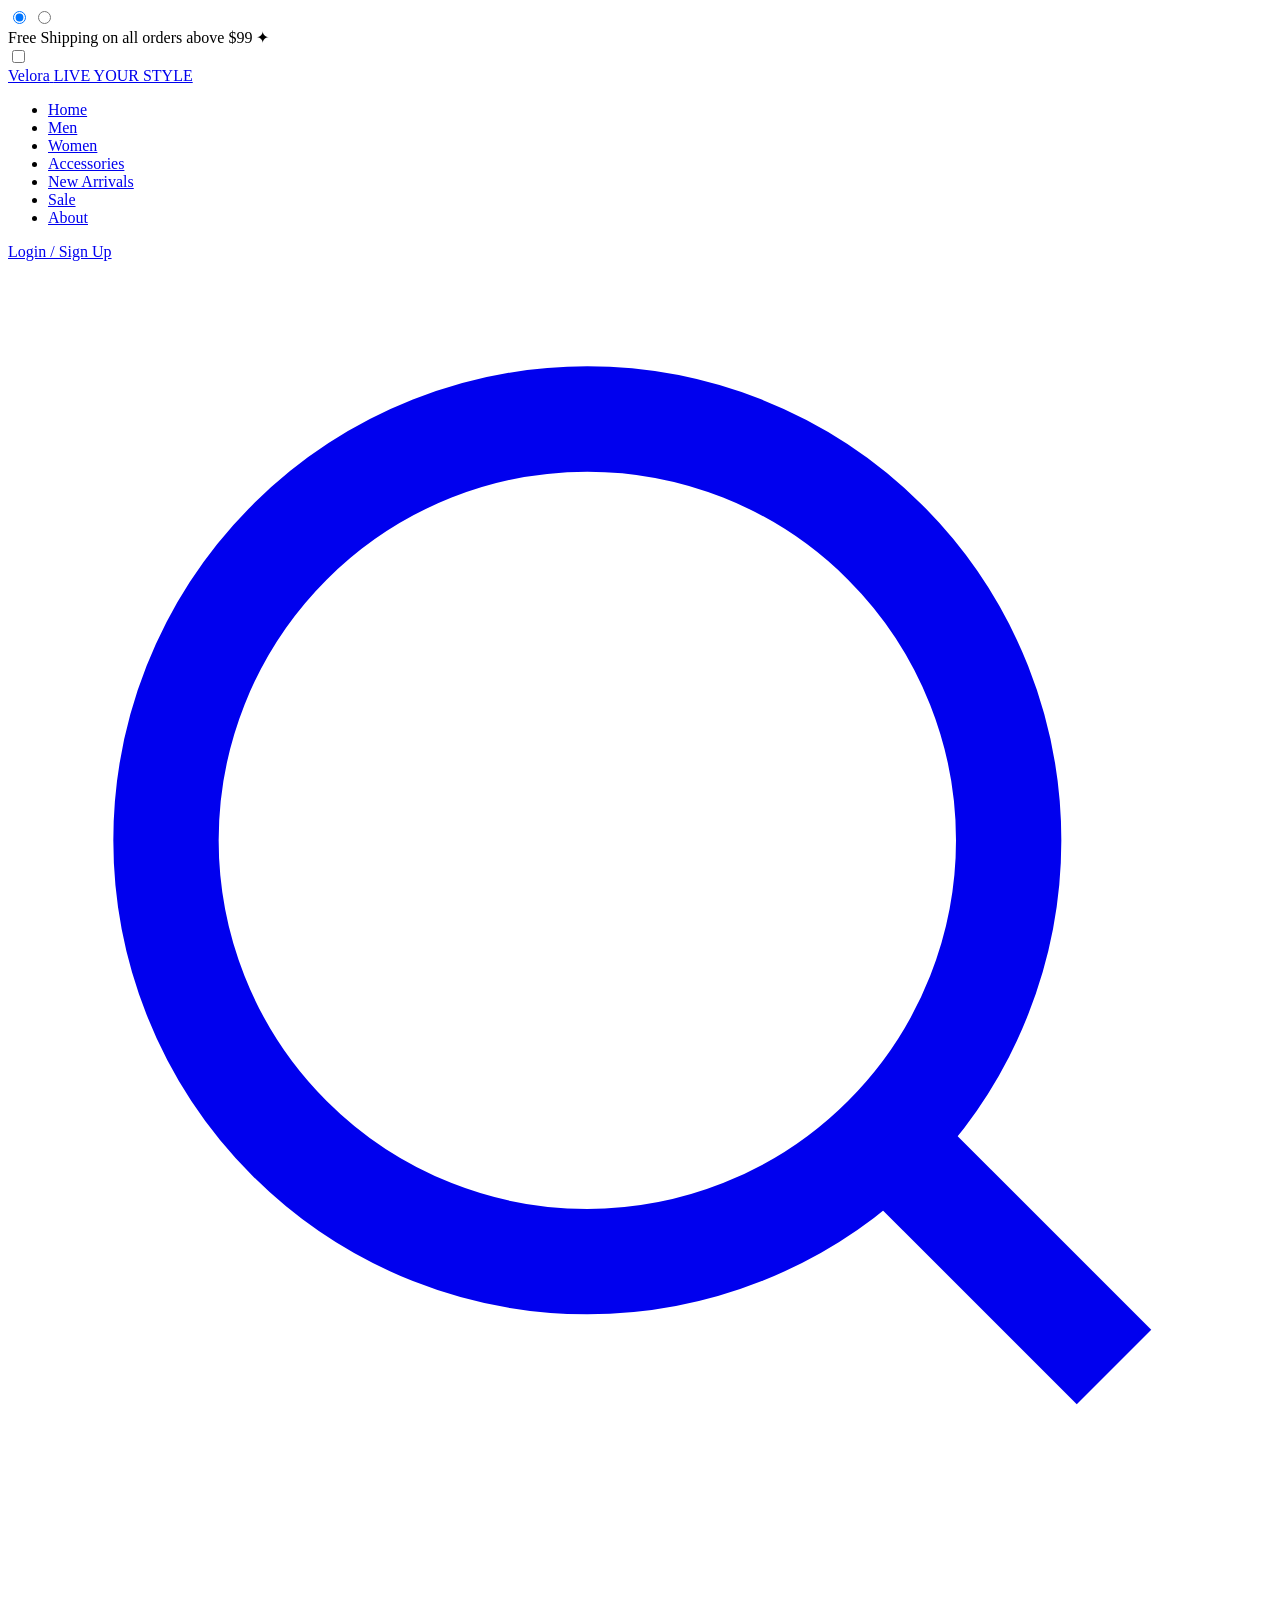
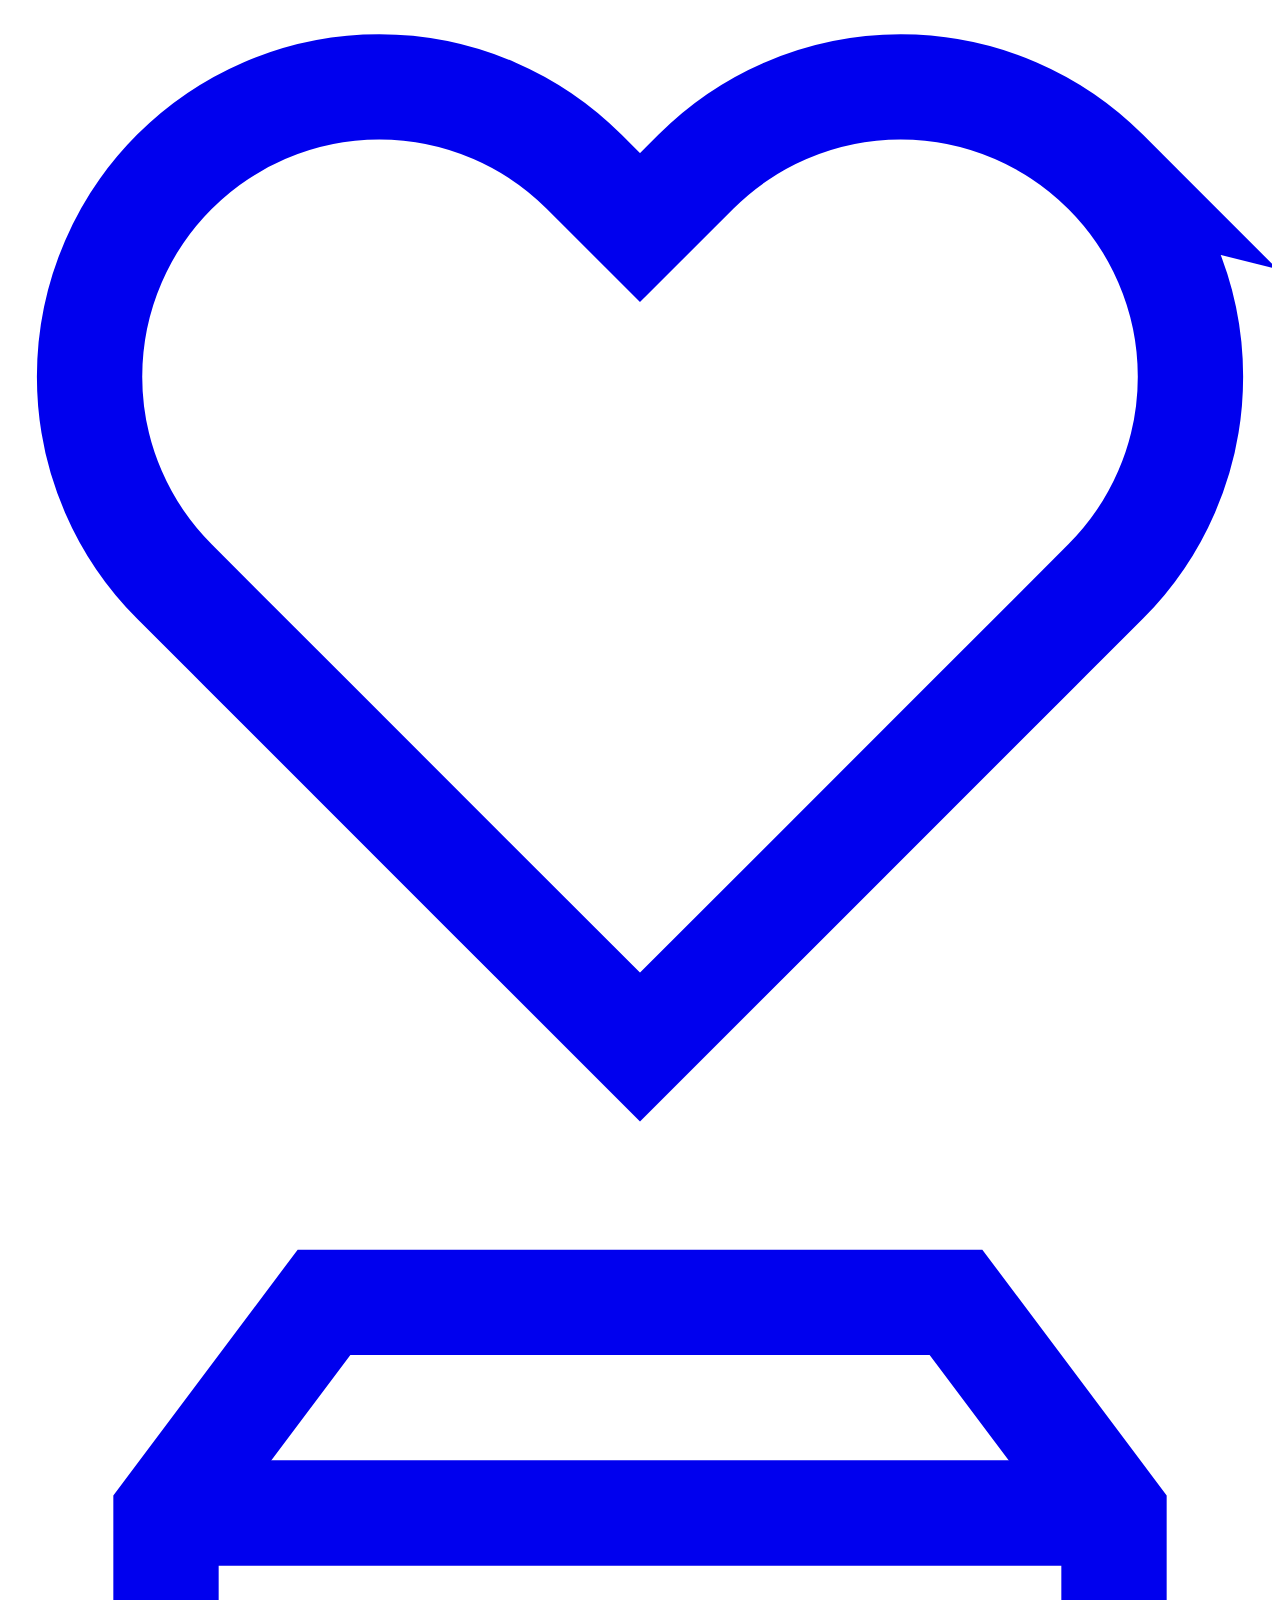
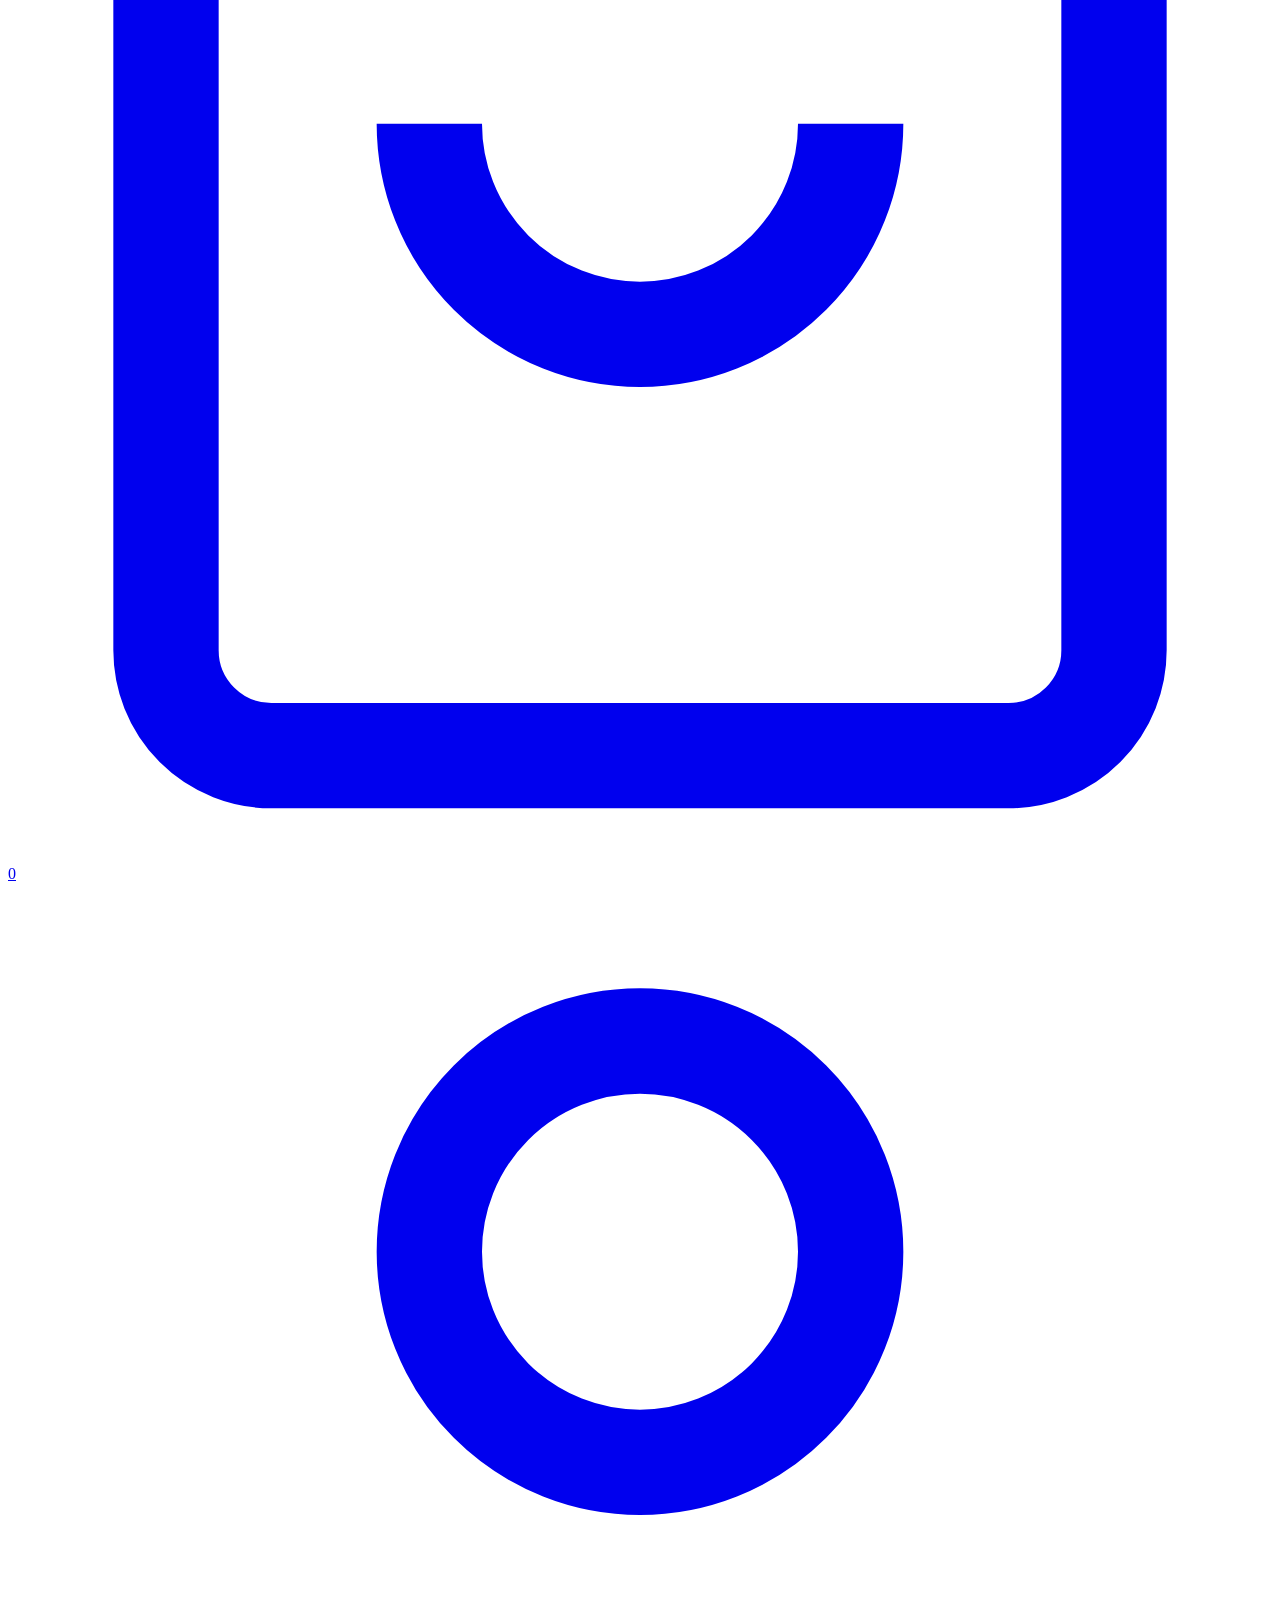
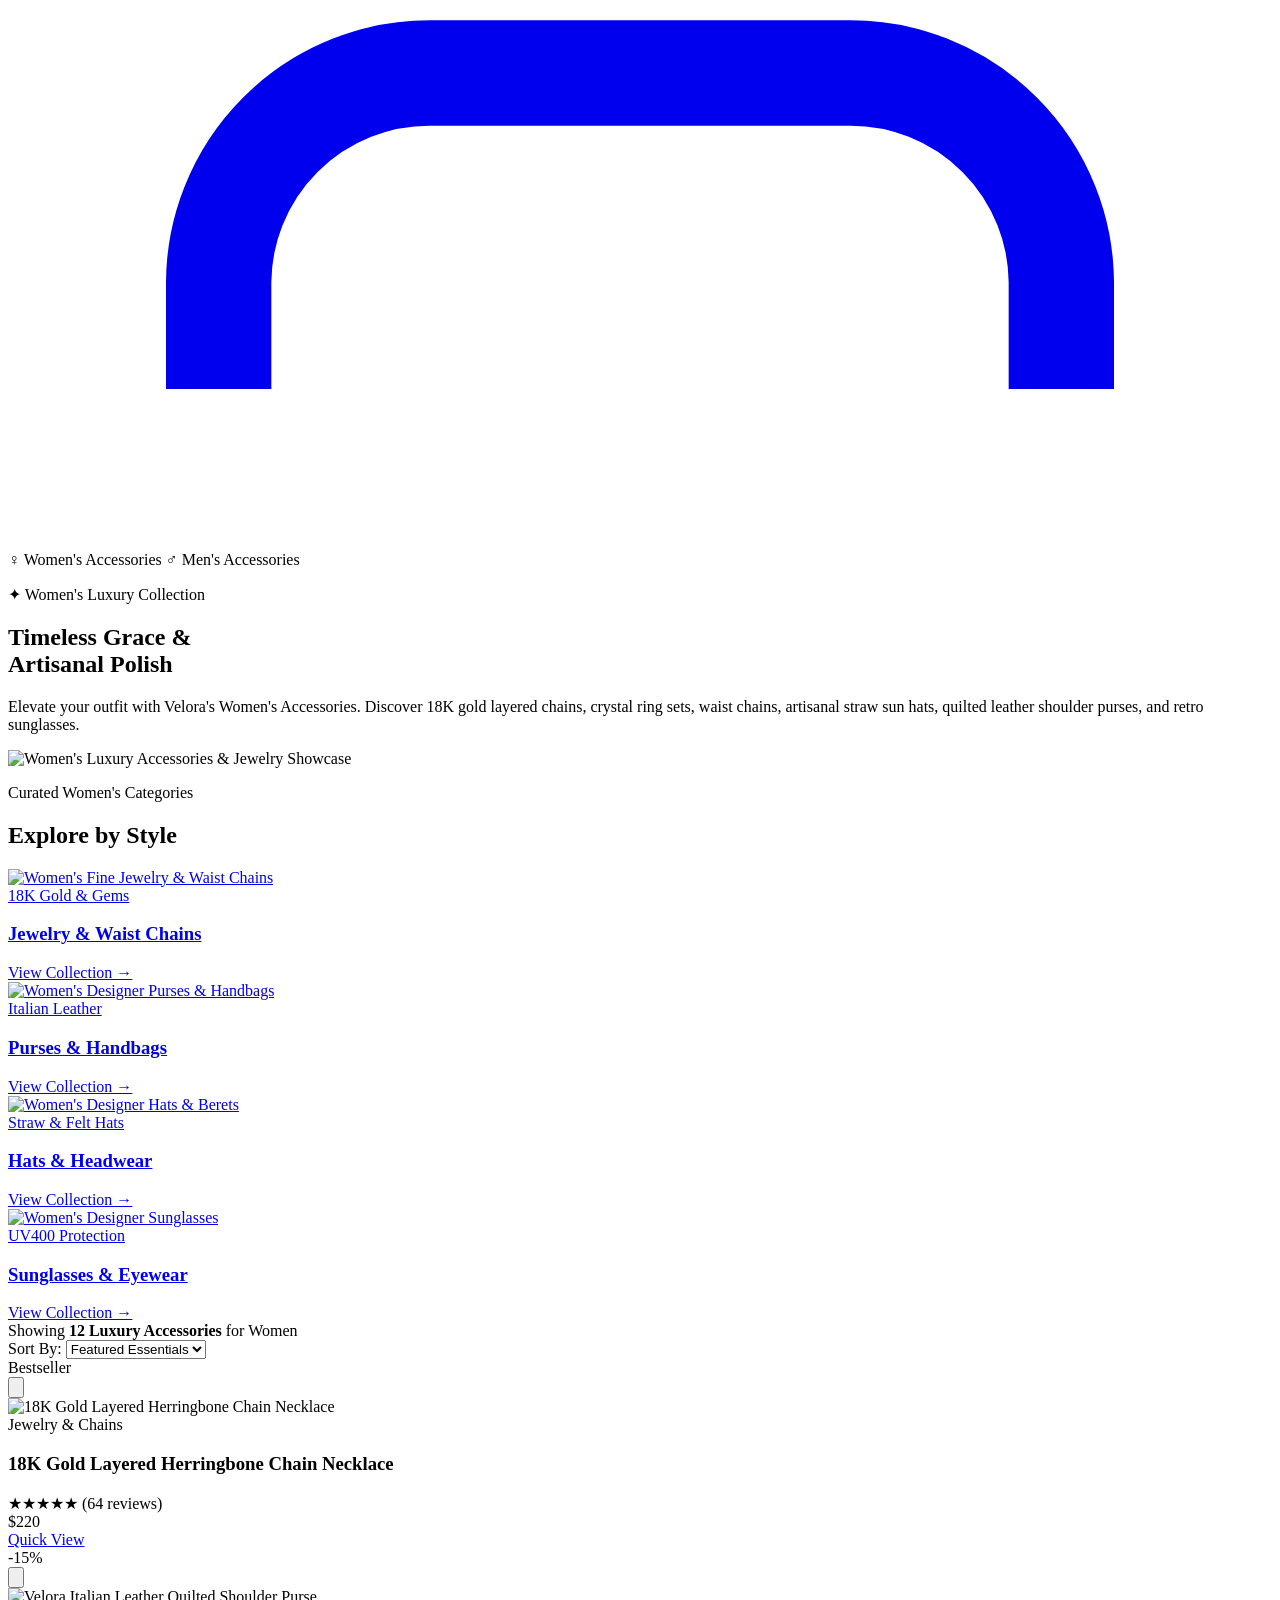
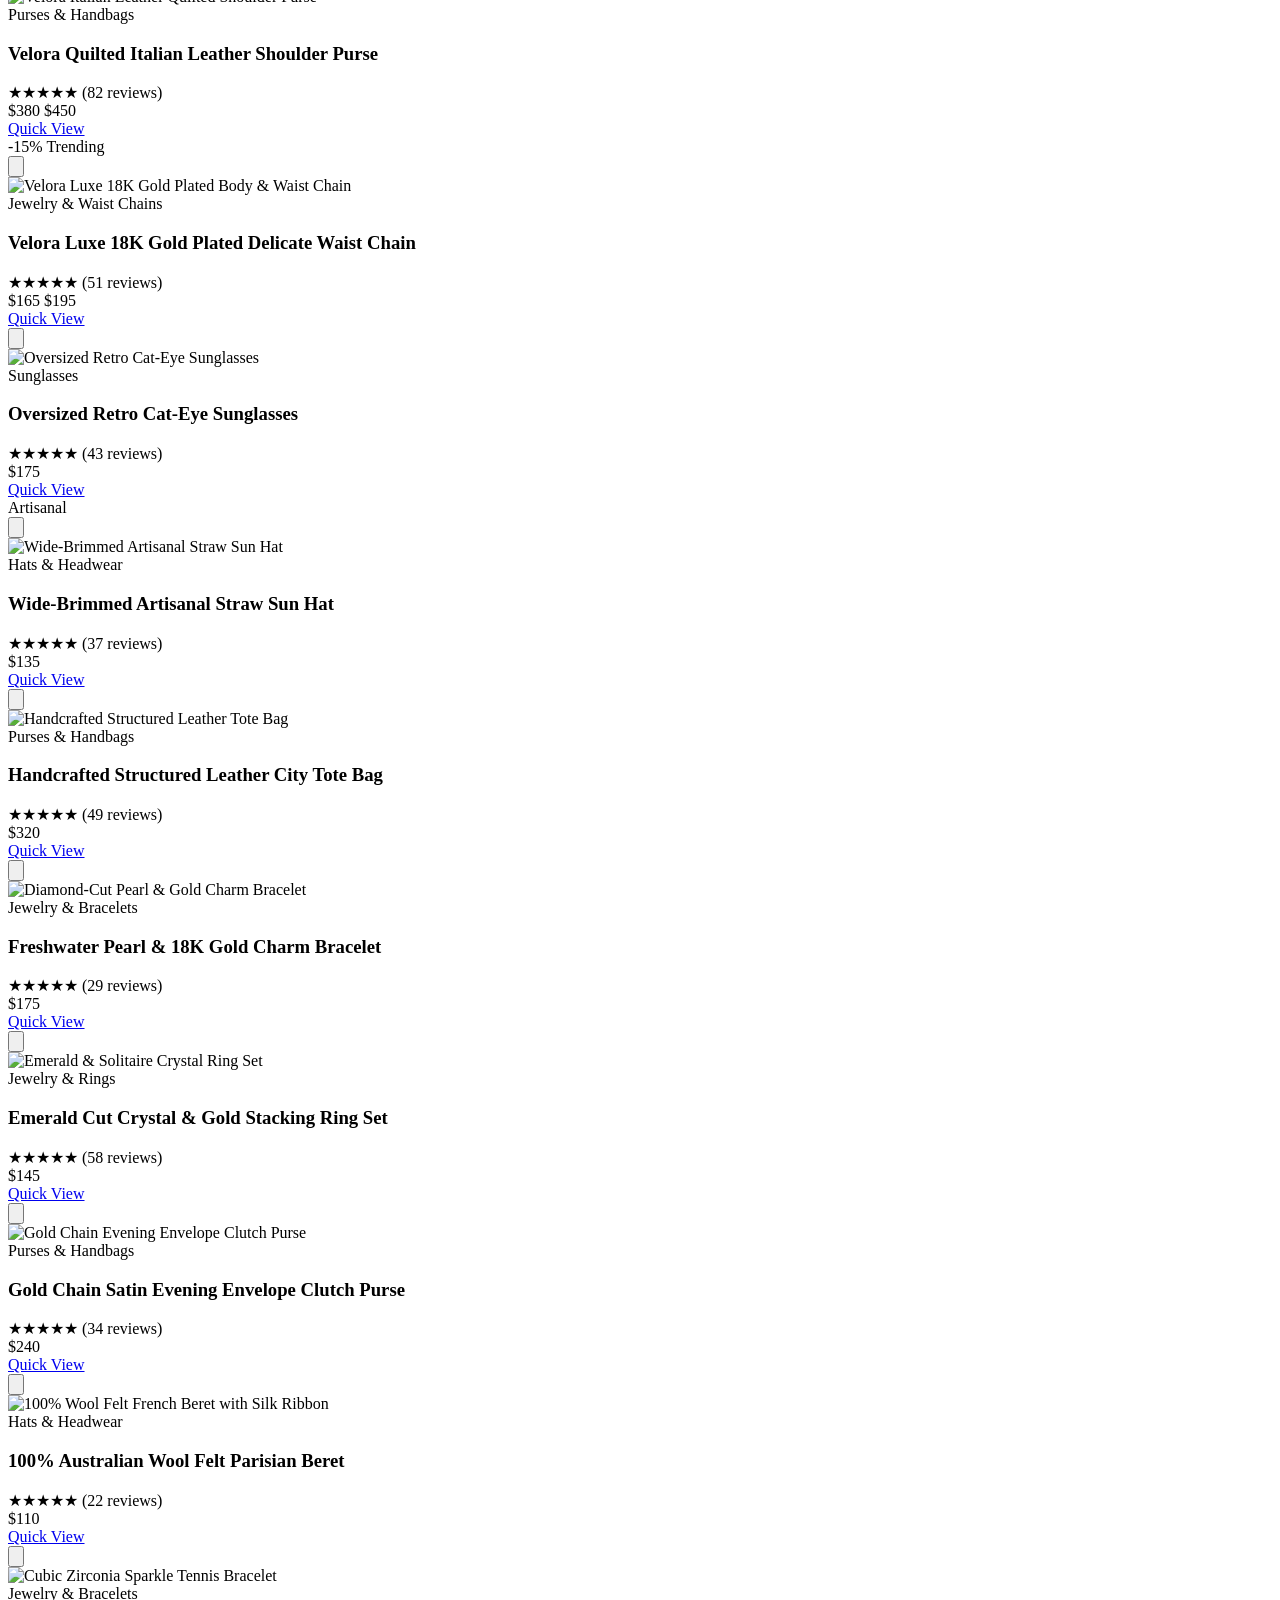
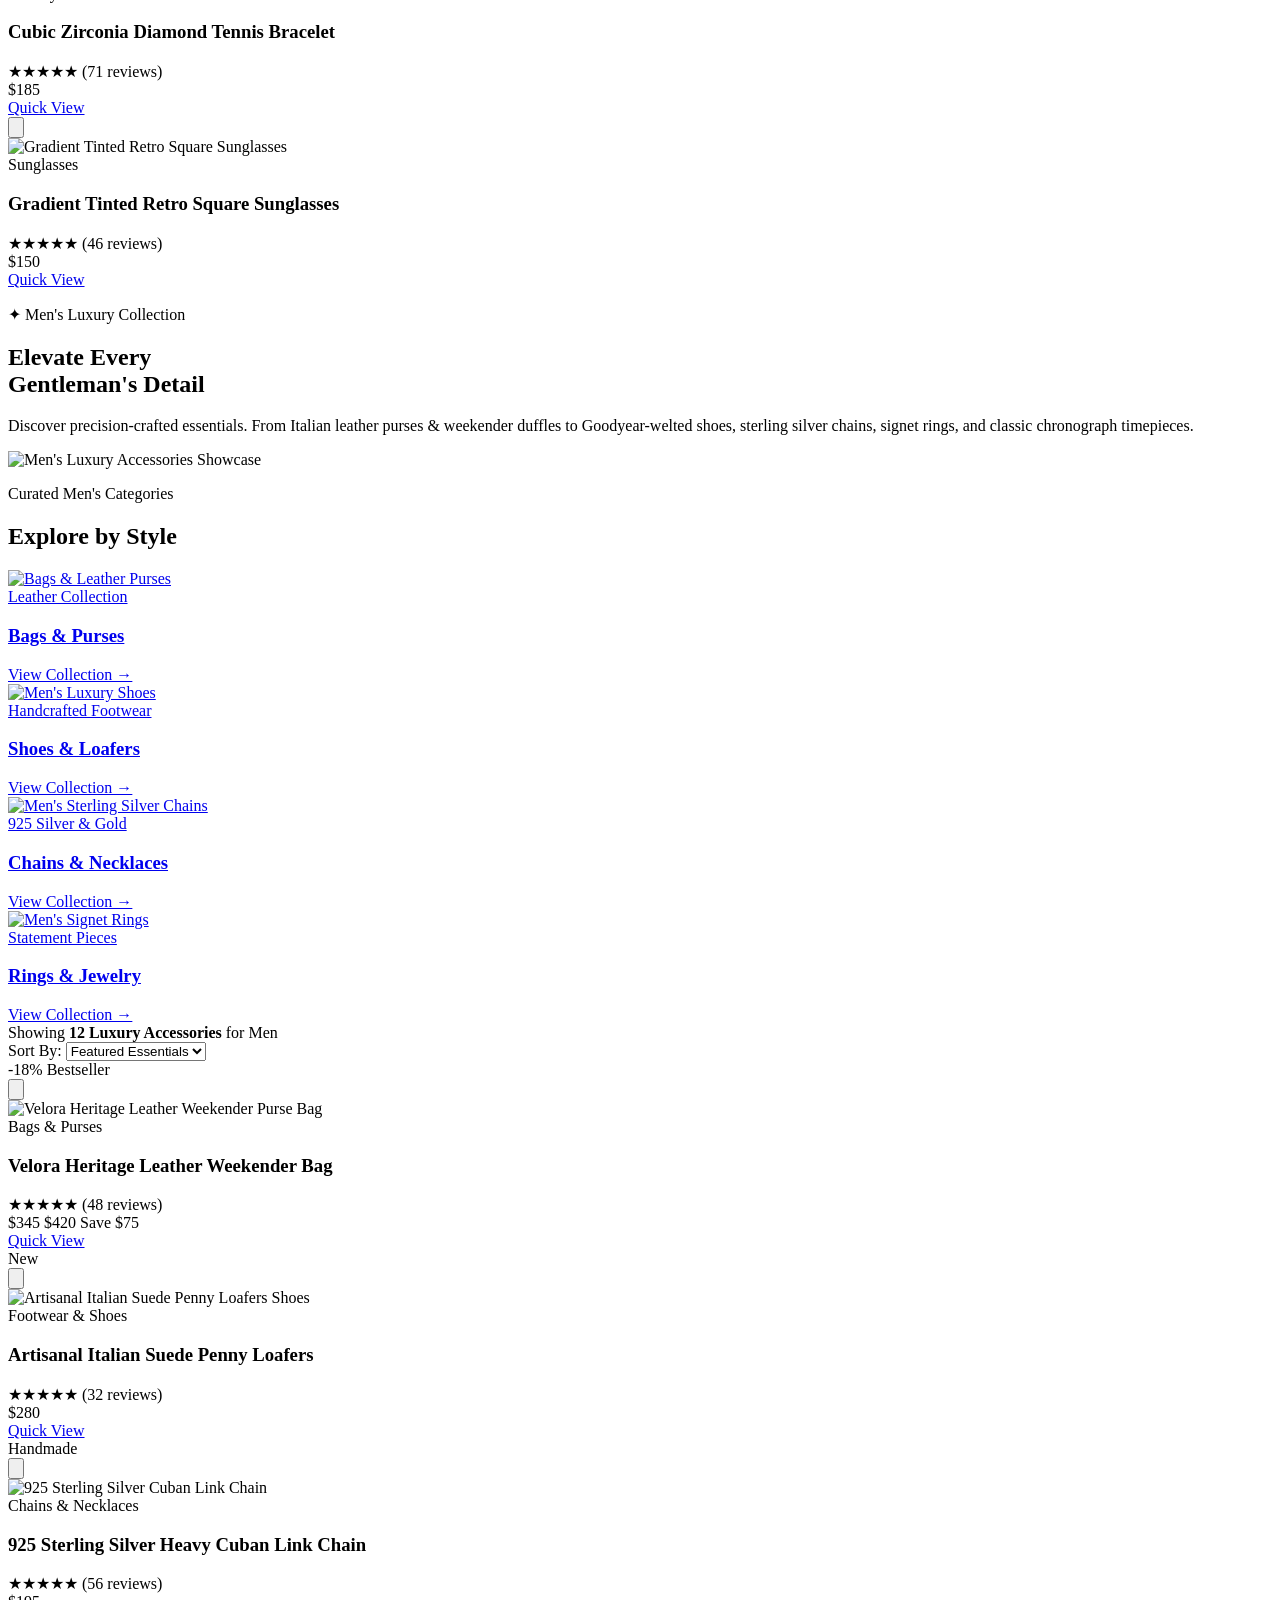
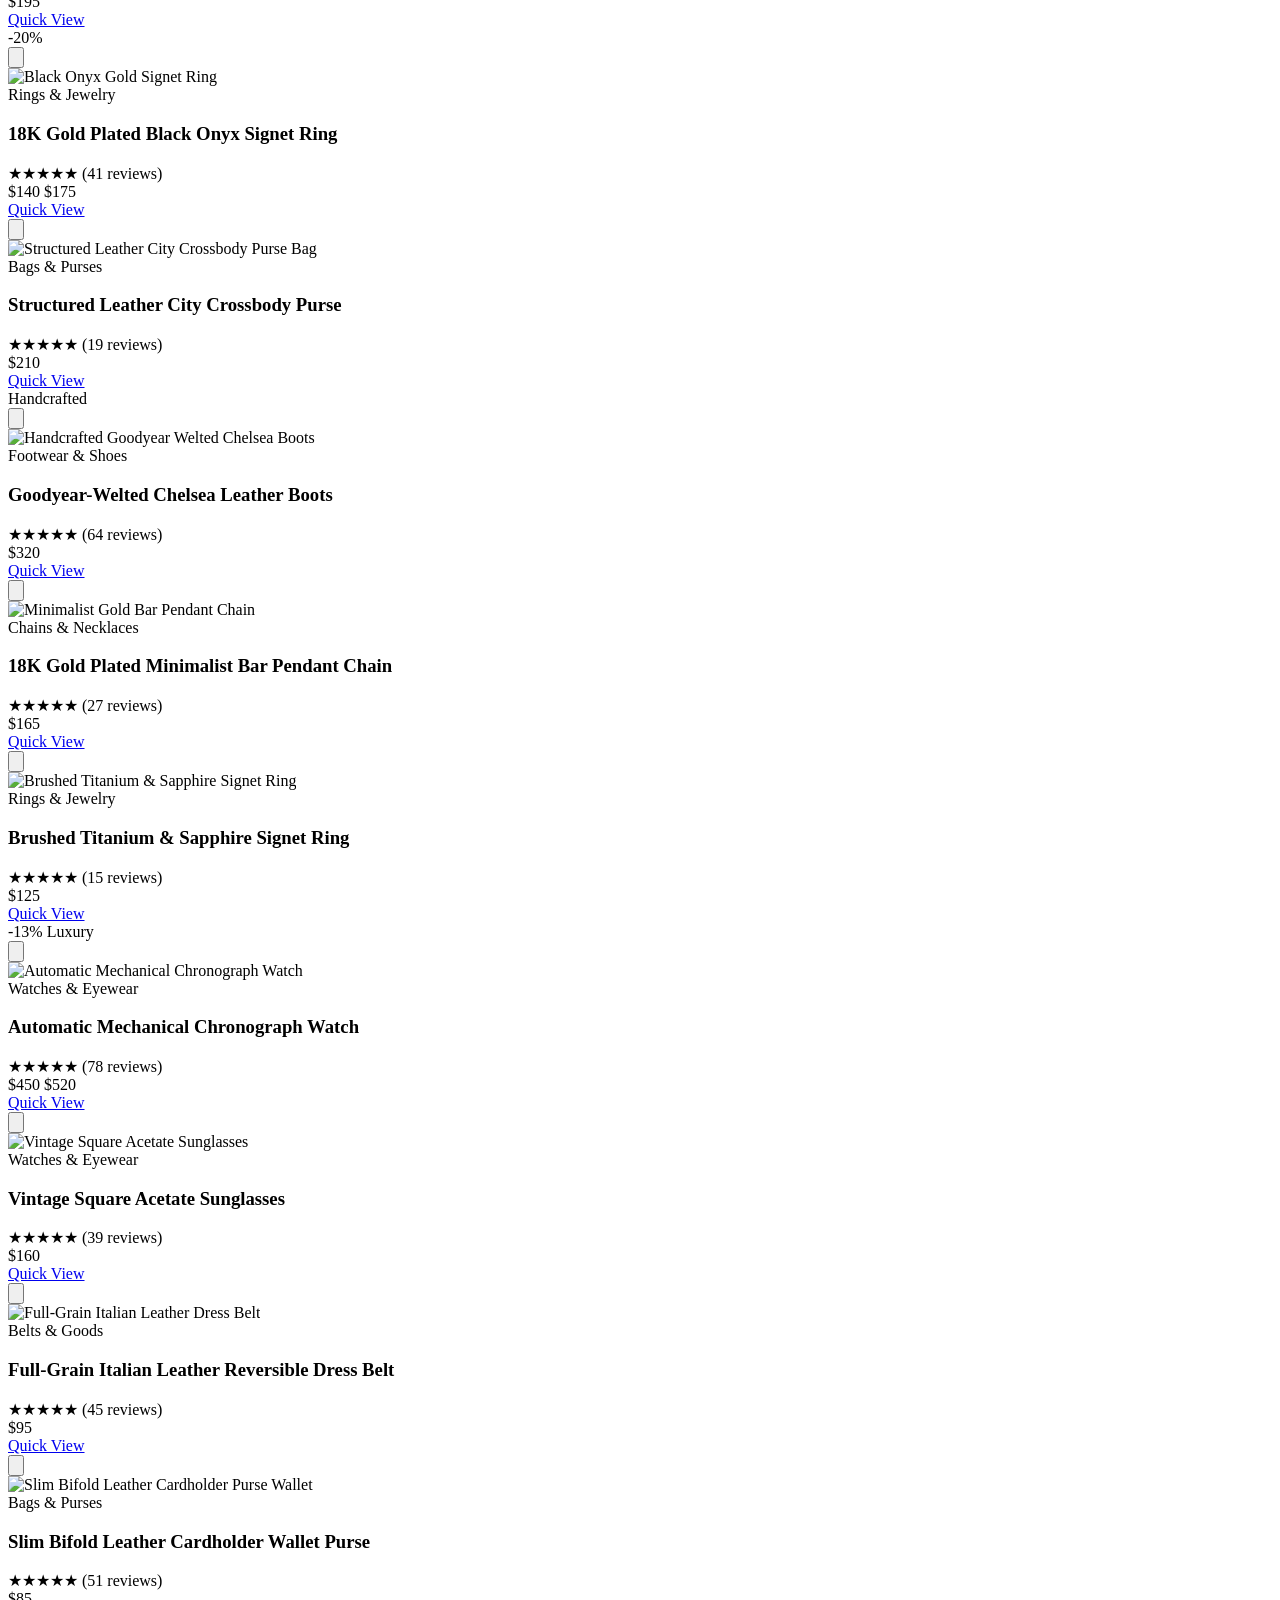
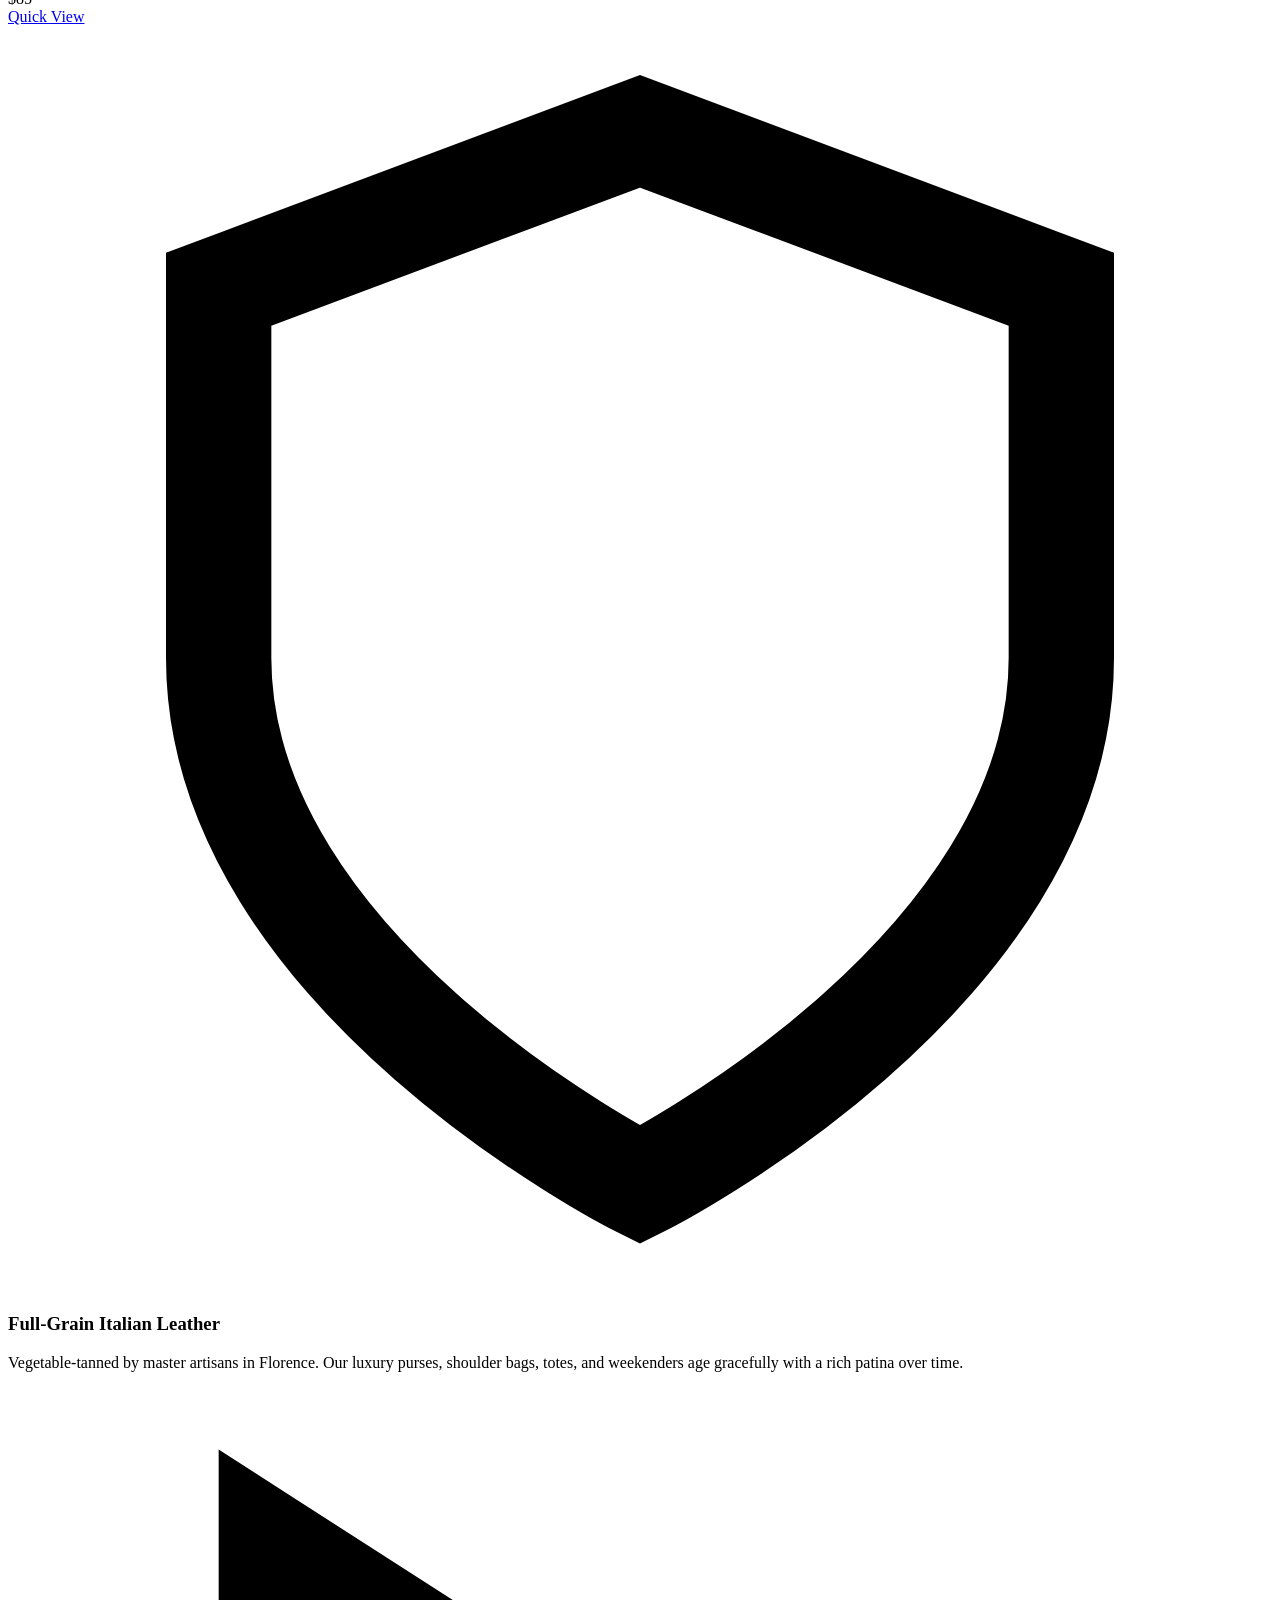
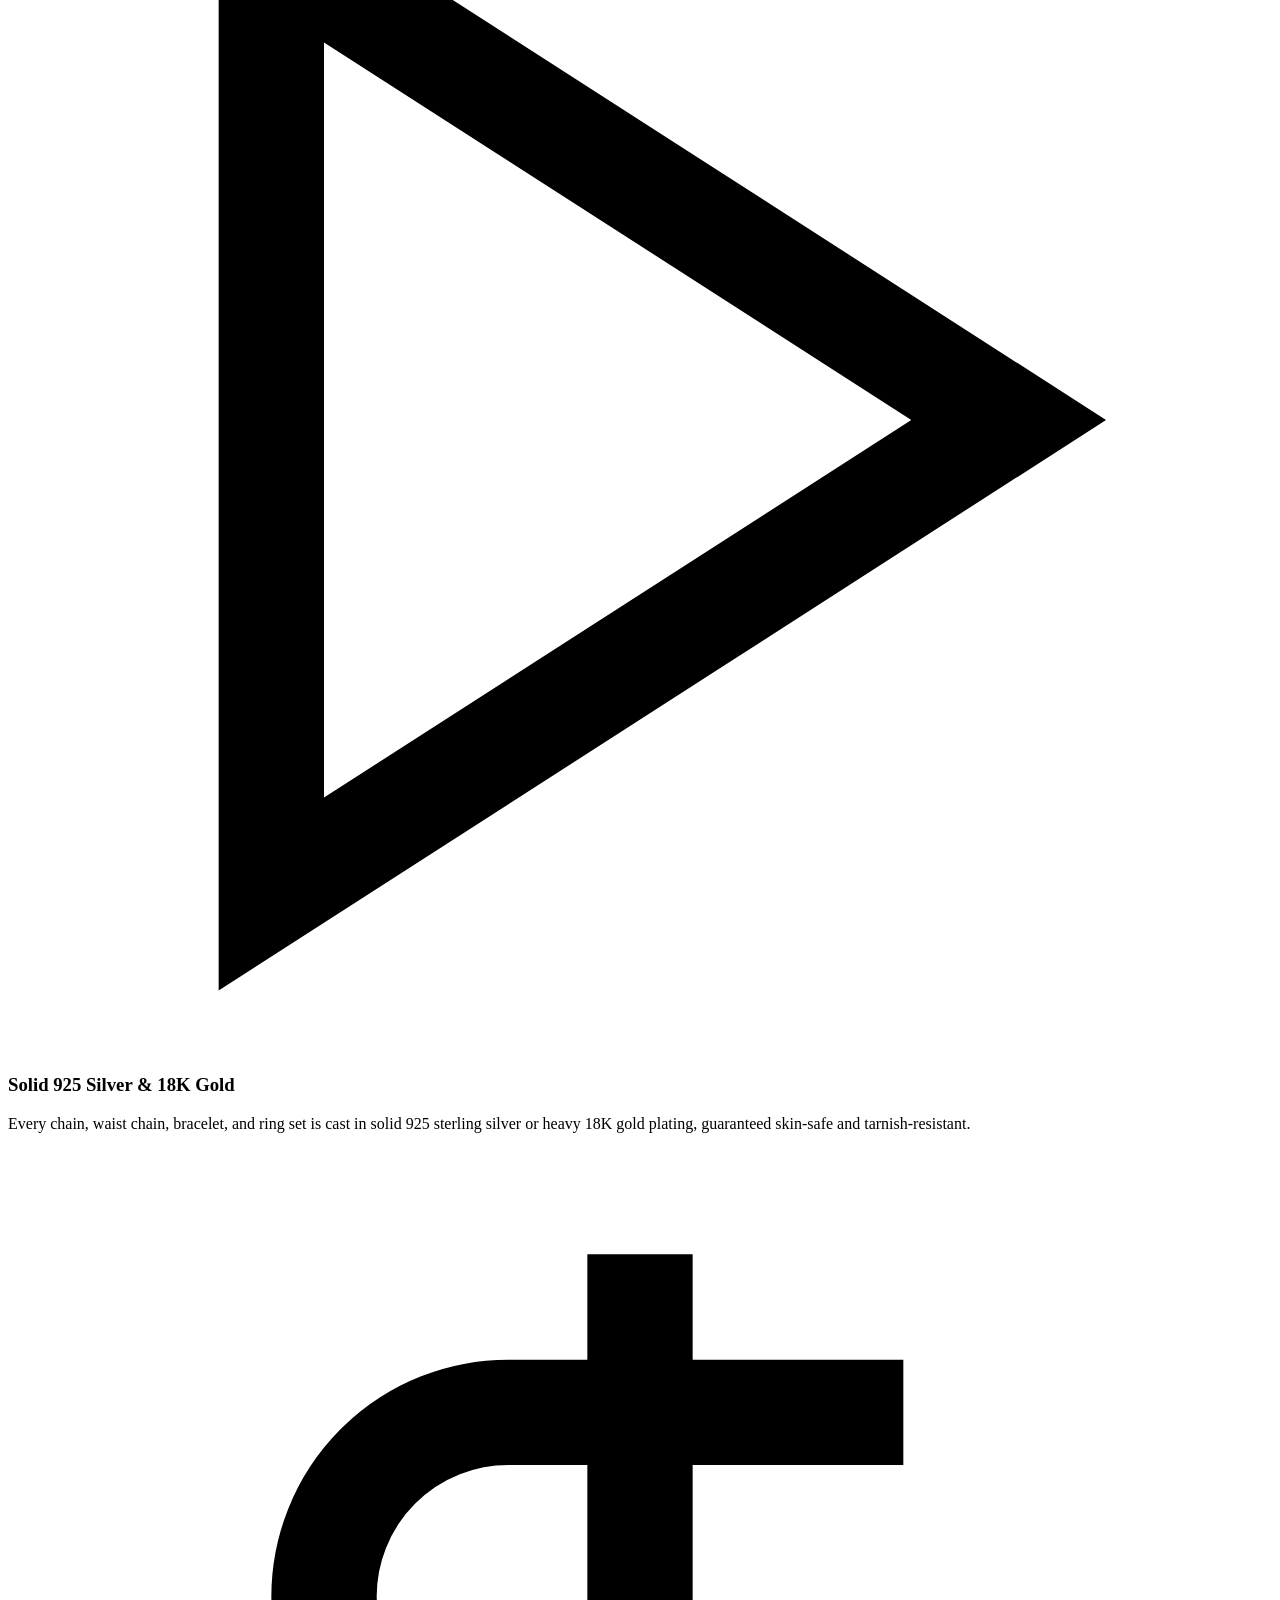
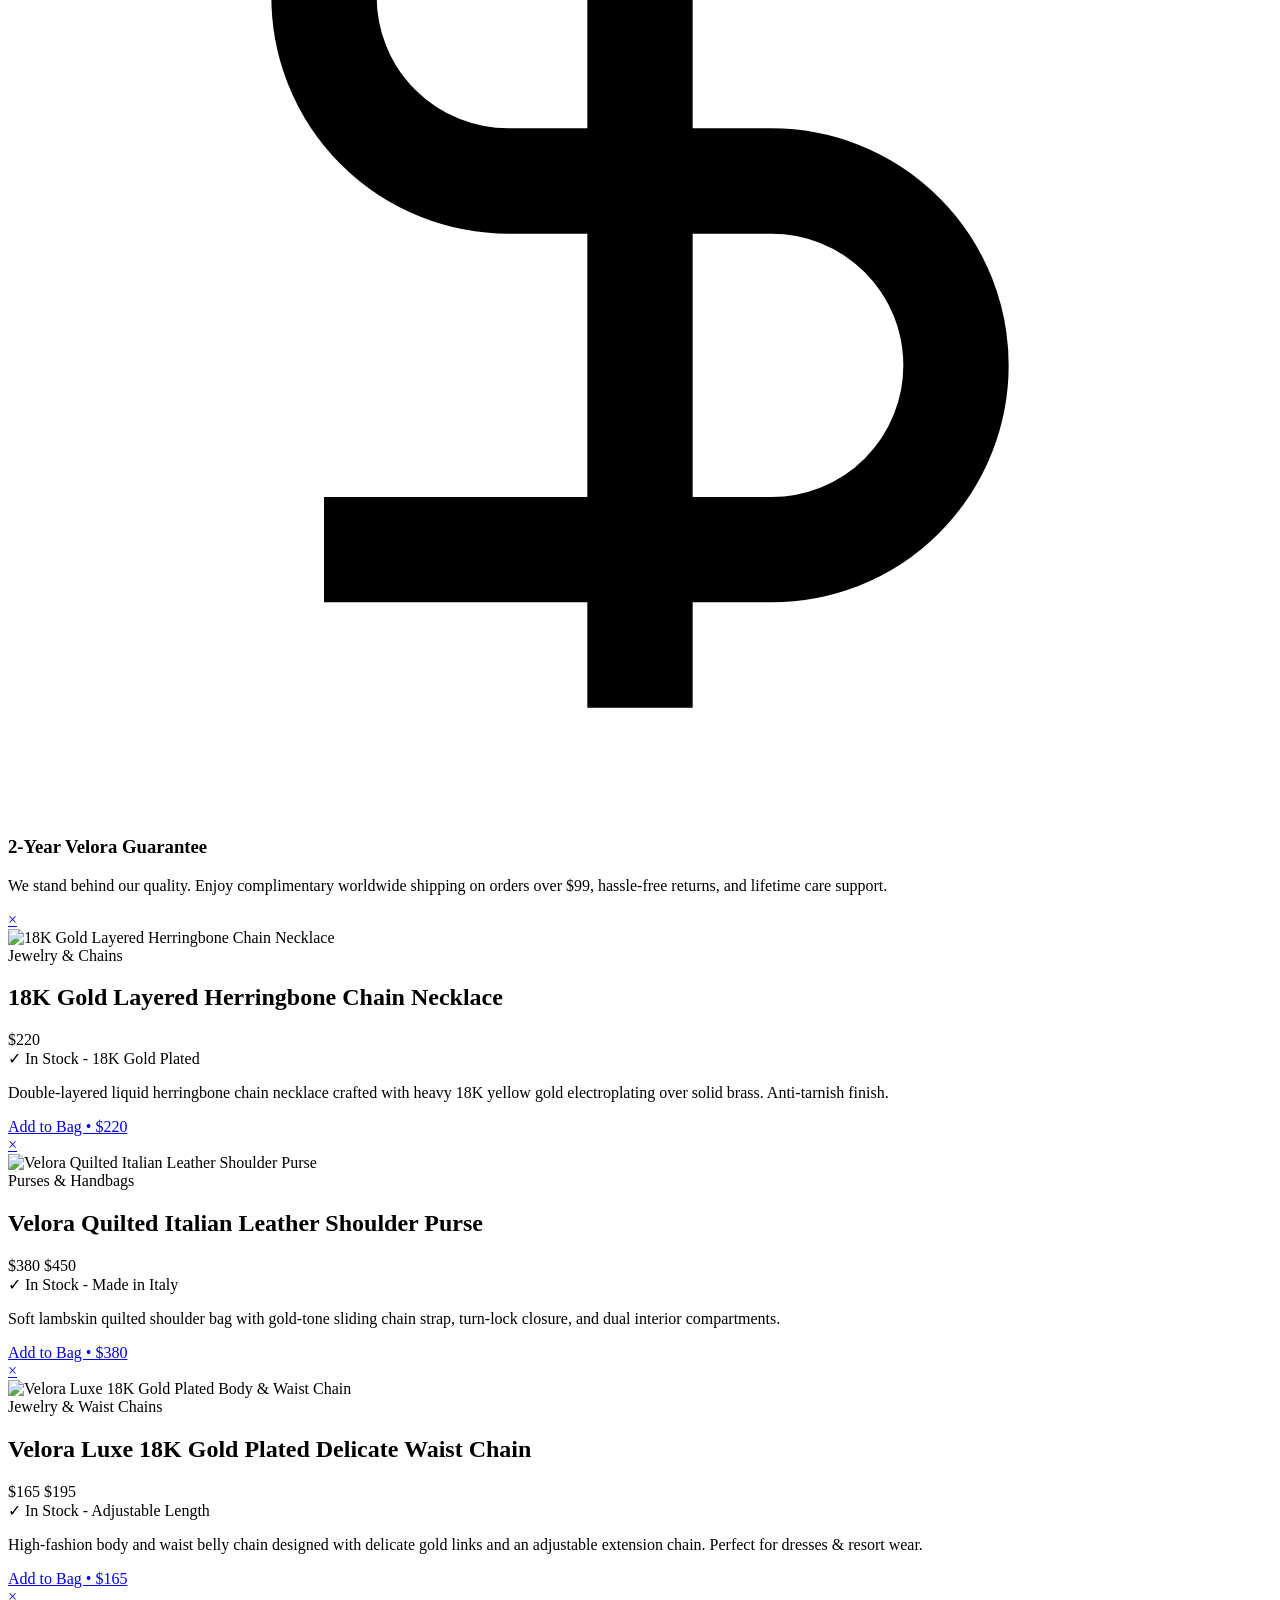
==== accessories.html @ 0bf04345 "added accessories page" ====
<!DOCTYPE html>
<html lang="en">

<head>
    <meta charset="UTF-8">
    <meta name="viewport" content="width=device-width, initial-scale=1.0">
    <title>Luxury Accessories Collection | Velora Fashion</title>
    <meta name="description"
        content="Discover Velora's Luxury Accessories Collection for Women & Men: fine jewelry, waist chains, purses, handbags, hats, sunglasses, shoes, chains, and rings.">

    <!-- Google Fonts for High-End Fashion Typography -->
    <link rel="preconnect" href="https://fonts.googleapis.com">
    <link rel="preconnect" href="https://fonts.gstatic.com" crossorigin>
    <link
        href="https://fonts.googleapis.com/css2?family=Playfair+Display:ital,wght@0,400..700;1,400..700&family=Plus+Jakarta+Sans:ital,wght@0,300..800;1,300..800&display=swap"
        rel="stylesheet">

    <!-- Dedicated Pure CSS Stylesheet for Accessories -->
    <link rel="stylesheet" href="accessories_style.css">
</head>

<body>

    <!-- Hidden Radio Control Inputs for Pure CSS Gender Toggle -->
    <input type="radio" id="gender-women" name="gender-toggle" class="gender-radio" checked>
    <input type="radio" id="gender-men" name="gender-toggle" class="gender-radio">

    <!-- Top Announcement Bar -->
    <div class="top-bar">
        Free Shipping on all orders above $99 <span class="star-icon">✦</span>
    </div>

    <!-- Header & Navigation -->
    <header class="site-header">
        <input type="checkbox" id="mobile-menu-toggle" class="menu-toggle-input" aria-hidden="true">
        <div class="container header-container">

            <!-- Pure CSS Hamburger Toggle Button -->
            <label for="mobile-menu-toggle" class="hamburger-btn" aria-label="Toggle Navigation Menu">
                <span class="bar"></span>
                <span class="bar"></span>
                <span class="bar"></span>
            </label>

            <!-- Brand Logo -->
            <a href="index.html" class="brand-logo">
                <span class="brand-name">Velora</span>
                <span class="brand-tagline">LIVE YOUR STYLE</span>
            </a>

            <!-- Main Navigation Bar -->
            <nav class="main-nav">
                <ul class="nav-list">
                    <li><a href="index.html" class="nav-link">Home</a></li>
                    <li><a href="men.html" class="nav-link">Men</a></li>
                    <li><a href="women.html" class="nav-link">Women</a></li>
                    <li><a href="accessories.html" class="nav-link active">Accessories</a></li>
                    <li><a href="#products-women" class="nav-link">New Arrivals</a></li>
                    <li><a href="#products-women" class="nav-link sale">Sale</a></li>
                    <li><a href="#footer" class="nav-link">About</a></li>
                </ul>
            </nav>

            <!-- Action Icons & Auth -->
            <div class="header-actions">
                <a href="#login-modal" class="btn-auth">Login / Sign Up</a>
                <a href="#products-women" class="icon-btn" aria-label="Search Catalog">
                    <svg fill="none" stroke="currentColor" stroke-width="2" viewBox="0 0 24 24">
                        <circle cx="11" cy="11" r="8"></circle>
                        <line x1="21" y1="21" x2="16.65" y2="16.65"></line>
                    </svg>
                </a>
                <a href="#login-modal" class="icon-btn" aria-label="Wishlist">
                    <svg fill="none" stroke="currentColor" stroke-width="2" viewBox="0 0 24 24">
                        <path
                            d="M20.84 4.61a5.5 5.5 0 0 0-7.78 0L12 5.67l-1.06-1.06a5.5 5.5 0 0 0-7.78 7.78l1.06 1.06L12 21.23l7.78-7.78 1.06-1.06a5.5 5.5 0 0 0 0-7.78z">
                        </path>
                    </svg>
                </a>
                <a href="#login-modal" class="icon-btn" aria-label="Shopping Cart">
                    <svg fill="none" stroke="currentColor" stroke-width="2" viewBox="0 0 24 24">
                        <path d="M6 2L3 6v14a2 2 0 0 0 2 2h14a2 2 0 0 0 2-2V6l-3-4z"></path>
                        <line x1="3" y1="6" x2="21" y2="6"></line>
                        <path d="M16 10a4 4 0 0 1-8 0"></path>
                    </svg>
                    <span class="cart-badge">0</span>
                </a>
                <a href="#login-modal" class="icon-btn" aria-label="User Account">
                    <svg fill="none" stroke="currentColor" stroke-width="2" viewBox="0 0 24 24">
                        <path d="M20 21v-2a4 4 0 0 0-4-4H8a4 4 0 0 0-4 4v2"></path>
                        <circle cx="12" cy="7" r="4"></circle>
                    </svg>
                </a>
            </div>

        </div>
    </header>

    <!-- Pure CSS Gender Switcher Sticky Bar -->
    <div class="gender-switcher-wrapper">
        <div class="container gender-switcher-container">

            <!-- Gender Tabs using Pure CSS Radio Labels -->
            <div class="gender-tabs">
                <label for="gender-women" class="gender-tab-label">
                    <span>♀ Women's Accessories</span>
                </label>
                <label for="gender-men" class="gender-tab-label">
                    <span>♂ Men's Accessories</span>
                </label>
            </div>

            <!-- Quick Filter Pills
      <div class="filter-pills-scroll">
        <a href="#w-jewelry" class="filter-pill active">Fine Jewelry & Waist Chains</a>
        <a href="#w-bags" class="filter-pill">Purses & Handbags</a>
        <a href="#w-hats" class="filter-pill">Hats & Headwear</a>
        <a href="#w-sunglasses" class="filter-pill">Sunglasses</a>
      </div> -->

        </div>
    </div>

    <!-- ==========================================================================
       SECTION A: WOMEN'S ACCESSORIES COLLECTION (ACTIVE DEFAULT)
       ========================================================================== -->
    <div class="women-collection-wrapper" id="women">

        <!-- Women's Hero Banner -->
        <section class="acc-hero women-hero">
            <div class="container acc-hero-grid">
                <div class="acc-hero-content">
                    <p class="acc-hero-subtitle"><span>✦</span> Women's Luxury Collection</p>
                    <h1 class="acc-hero-title">Timeless Grace &<br>Artisanal Polish</h1>
                    <p class="acc-hero-desc">Elevate your outfit with Velora's Women's Accessories. Discover 18K gold
                        layered chains, crystal ring sets, waist chains, artisanal straw sun hats, quilted leather
                        shoulder purses, and retro sunglasses.</p>
                </div>
                <div class="acc-hero-media">
                    <img src="https://images.unsplash.com/photo-1515562141207-7a88fb7ce338?auto=format&fit=crop&w=800&q=80"
                        alt="Women's Luxury Accessories & Jewelry Showcase" class="acc-hero-banner-img">
                </div>
            </div>
        </section>

        <!-- Featured Visual Category Cards for Women -->
        <section class="category-highlight-section">
            <div class="container">
                <div class="section-header">
                    <p class="section-subtitle">Curated Women's Categories</p>
                    <h2 class="section-title">Explore by Style</h2>
                </div>

                <div class="category-highlight-grid">

                    <!-- Card 1: Fine Jewelry & Waist Chains -->
                    <a href="#w-jewelry" class="cat-card">
                        <img src="https://images.unsplash.com/photo-1599643478518-a784e5dc4c8f?auto=format&fit=crop&w=600&q=80"
                            alt="Women's Fine Jewelry & Waist Chains" class="cat-card-img">
                        <div class="cat-card-overlay">
                            <span class="cat-card-tag">18K Gold & Gems</span>
                            <h3 class="cat-card-title">Jewelry & Waist Chains</h3>
                            <span class="cat-card-link">View Collection &rarr;</span>
                        </div>
                    </a>

                    <!-- Card 2: Purses & Handbags -->
                    <a href="#w-bags" class="cat-card">
                        <img src="https://images.unsplash.com/photo-1584917865442-de89df76afd3?auto=format&fit=crop&w=600&q=80"
                            alt="Women's Designer Purses & Handbags" class="cat-card-img">
                        <div class="cat-card-overlay">
                            <span class="cat-card-tag">Italian Leather</span>
                            <h3 class="cat-card-title">Purses & Handbags</h3>
                            <span class="cat-card-link">View Collection &rarr;</span>
                        </div>
                    </a>

                    <!-- Card 3: Hats & Headwear -->
                    <a href="#w-hats" class="cat-card">
                        <img src="https://images.unsplash.com/photo-1521369984125-650a004690f6?auto=format&fit=crop&w=600&q=80"
                            alt="Women's Designer Hats & Berets" class="cat-card-img">
                        <div class="cat-card-overlay">
                            <span class="cat-card-tag">Straw & Felt Hats</span>
                            <h3 class="cat-card-title">Hats & Headwear</h3>
                            <span class="cat-card-link">View Collection &rarr;</span>
                        </div>
                    </a>

                    <!-- Card 4: Sunglasses -->
                    <a href="#w-sunglasses" class="cat-card">
                        <img src="https://images.unsplash.com/photo-1511499767150-a48a237f0083?auto=format&fit=crop&w=600&q=80"
                            alt="Women's Designer Sunglasses" class="cat-card-img">
                        <div class="cat-card-overlay">
                            <span class="cat-card-tag">UV400 Protection</span>
                            <h3 class="cat-card-title">Sunglasses & Eyewear</h3>
                            <span class="cat-card-link">View Collection &rarr;</span>
                        </div>
                    </a>

                </div>
            </div>
        </section>

        <!-- Women's Product Catalog Grid Section -->
        <section class="products-section" id="products-women">
            <div class="container">

                <div class="catalog-header-bar">
                    <div class="catalog-count">Showing <strong>12 Luxury Accessories</strong> for Women</div>
                    <div class="catalog-sort">
                        <label for="sort-select-w">Sort By:</label>
                        <select id="sort-select-w" class="sort-select">
                            <option value="featured">Featured Essentials</option>
                            <option value="price-low">Price: Low to High</option>
                            <option value="price-high">Price: High to Low</option>
                            <option value="rating">Highest Rated</option>
                        </select>
                    </div>
                </div>

                <div class="products-grid">

                    <!-- Women Product 1: 18K Gold Layered Herringbone Chain -->
                    <div class="product-card" id="w-jewelry">
                        <div class="product-badge-group">
                            <span class="badge-tag">Bestseller</span>
                        </div>
                        <button class="wishlist-btn" aria-label="Add to Wishlist">
                            <svg fill="none" stroke="currentColor" stroke-width="2" viewBox="0 0 24 24">
                                <path
                                    d="M20.84 4.61a5.5 5.5 0 0 0-7.78 0L12 5.67l-1.06-1.06a5.5 5.5 0 0 0-7.78 7.78l1.06 1.06L12 21.23l7.78-7.78 1.06-1.06a5.5 5.5 0 0 0 0-7.78z">
                                </path>
                            </svg>
                        </button>
                        <div class="product-image-wrapper">
                            <img src="https://images.unsplash.com/photo-1599643478518-a784e5dc4c8f?auto=format&fit=crop&w=600&q=80"
                                alt="18K Gold Layered Herringbone Chain Necklace" class="product-img">
                        </div>
                        <div class="product-info">
                            <span class="product-category-label">Jewelry & Chains</span>
                            <h3 class="product-title">18K Gold Layered Herringbone Chain Necklace</h3>
                            <div class="product-rating">
                                ★★★★★ <span class="count">(64 reviews)</span>
                            </div>
                            <div class="product-price-row">
                                <span class="current-price">$220</span>
                            </div>
                            <div class="product-swatches">
                                <span class="swatch" style="background-color: #b5a48b;" title="18K Gold Plated"></span>
                                <span class="swatch" style="background-color: #e0e0e0;" title="Sterling Silver"></span>
                            </div>
                            <a href="#quick-view-w1" class="btn-quickview">Quick View</a>
                        </div>
                    </div>

                    <!-- Women Product 2: Italian Leather Quilted Shoulder Purse -->
                    <div class="product-card" id="w-bags">
                        <div class="product-badge-group">
                            <span class="badge-tag sale">-15%</span>
                        </div>
                        <button class="wishlist-btn" aria-label="Add to Wishlist">
                            <svg fill="none" stroke="currentColor" stroke-width="2" viewBox="0 0 24 24">
                                <path
                                    d="M20.84 4.61a5.5 5.5 0 0 0-7.78 0L12 5.67l-1.06-1.06a5.5 5.5 0 0 0-7.78 7.78l1.06 1.06L12 21.23l7.78-7.78 1.06-1.06a5.5 5.5 0 0 0 0-7.78z">
                                </path>
                            </svg>
                        </button>
                        <div class="product-image-wrapper">
                            <img src="https://images.unsplash.com/photo-1584917865442-de89df76afd3?auto=format&fit=crop&w=600&q=80"
                                alt="Velora Italian Leather Quilted Shoulder Purse" class="product-img">
                        </div>
                        <div class="product-info">
                            <span class="product-category-label">Purses & Handbags</span>
                            <h3 class="product-title">Velora Quilted Italian Leather Shoulder Purse</h3>
                            <div class="product-rating">
                                ★★★★★ <span class="count">(82 reviews)</span>
                            </div>
                            <div class="product-price-row">
                                <span class="current-price">$380</span>
                                <span class="old-price">$450</span>
                            </div>
                            <div class="product-swatches">
                                <span class="swatch" style="background-color: #1a1a1a;" title="Onyx Black"></span>
                                <span class="swatch" style="background-color: #f2f0eb;" title="Cream Ivory"></span>
                                <span class="swatch" style="background-color: #a23b2a;" title="Burgundy Red"></span>
                            </div>
                            <a href="#quick-view-w2" class="btn-quickview">Quick View</a>
                        </div>
                    </div>

                    <!-- Women Product 3: 18K Gold Plated Body & Waist Chain -->
                    <div class="product-card">
                        <div class="product-badge-group">
                            <span class="badge-tag sale">-15%</span>
                            <span class="badge-tag">Trending</span>
                        </div>
                        <button class="wishlist-btn" aria-label="Add to Wishlist">
                            <svg fill="none" stroke="currentColor" stroke-width="2" viewBox="0 0 24 24">
                                <path
                                    d="M20.84 4.61a5.5 5.5 0 0 0-7.78 0L12 5.67l-1.06-1.06a5.5 5.5 0 0 0-7.78 7.78l1.06 1.06L12 21.23l7.78-7.78 1.06-1.06a5.5 5.5 0 0 0 0-7.78z">
                                </path>
                            </svg>
                        </button>
                        <div class="product-image-wrapper">
                            <img src="https://images.unsplash.com/photo-1611591475179-62cd34791ead?auto=format&fit=crop&w=600&q=80"
                                alt="Velora Luxe 18K Gold Plated Body & Waist Chain" class="product-img">
                        </div>
                        <div class="product-info">
                            <span class="product-category-label">Jewelry & Waist Chains</span>
                            <h3 class="product-title">Velora Luxe 18K Gold Plated Delicate Waist Chain</h3>
                            <div class="product-rating">
                                ★★★★★ <span class="count">(51 reviews)</span>
                            </div>
                            <div class="product-price-row">
                                <span class="current-price">$165</span>
                                <span class="old-price">$195</span>
                            </div>
                            <div class="product-swatches">
                                <span class="swatch" style="background-color: #b5a48b;" title="18K Gold"></span>
                                <span class="swatch" style="background-color: #d8d8d8;" title="Silver Tone"></span>
                            </div>
                            <a href="#quick-view-w3" class="btn-quickview">Quick View</a>
                        </div>
                    </div>

                    <!-- Women Product 4: Oversized Retro Cat-Eye Sunglasses -->
                    <div class="product-card" id="w-sunglasses">
                        <button class="wishlist-btn" aria-label="Add to Wishlist">
                            <svg fill="none" stroke="currentColor" stroke-width="2" viewBox="0 0 24 24">
                                <path
                                    d="M20.84 4.61a5.5 5.5 0 0 0-7.78 0L12 5.67l-1.06-1.06a5.5 5.5 0 0 0-7.78 7.78l1.06 1.06L12 21.23l7.78-7.78 1.06-1.06a5.5 5.5 0 0 0 0-7.78z">
                                </path>
                            </svg>
                        </button>
                        <div class="product-image-wrapper">
                            <img src="https://images.unsplash.com/photo-1511499767150-a48a237f0083?auto=format&fit=crop&w=600&q=80"
                                alt="Oversized Retro Cat-Eye Sunglasses" class="product-img">
                        </div>
                        <div class="product-info">
                            <span class="product-category-label">Sunglasses</span>
                            <h3 class="product-title">Oversized Retro Cat-Eye Sunglasses</h3>
                            <div class="product-rating">
                                ★★★★★ <span class="count">(43 reviews)</span>
                            </div>
                            <div class="product-price-row">
                                <span class="current-price">$175</span>
                            </div>
                            <div class="product-swatches">
                                <span class="swatch" style="background-color: #1a1a1a;" title="Gloss Black"></span>
                                <span class="swatch" style="background-color: #4a2e1b;" title="Tortoise Shell"></span>
                            </div>
                            <a href="#quick-view-w4" class="btn-quickview">Quick View</a>
                        </div>
                    </div>

                    <!-- Women Product 5: Wide-Brimmed Artisanal Straw Sun Hat -->
                    <div class="product-card" id="w-hats">
                        <div class="product-badge-group">
                            <span class="badge-tag">Artisanal</span>
                        </div>
                        <button class="wishlist-btn" aria-label="Add to Wishlist">
                            <svg fill="none" stroke="currentColor" stroke-width="2" viewBox="0 0 24 24">
                                <path
                                    d="M20.84 4.61a5.5 5.5 0 0 0-7.78 0L12 5.67l-1.06-1.06a5.5 5.5 0 0 0-7.78 7.78l1.06 1.06L12 21.23l7.78-7.78 1.06-1.06a5.5 5.5 0 0 0 0-7.78z">
                                </path>
                            </svg>
                        </button>
                        <div class="product-image-wrapper">
                            <img src="https://images.unsplash.com/photo-1521369984125-650a004690f6?auto=format&fit=crop&w=600&q=80"
                                alt="Wide-Brimmed Artisanal Straw Sun Hat" class="product-img">
                        </div>
                        <div class="product-info">
                            <span class="product-category-label">Hats & Headwear</span>
                            <h3 class="product-title">Wide-Brimmed Artisanal Straw Sun Hat</h3>
                            <div class="product-rating">
                                ★★★★★ <span class="count">(37 reviews)</span>
                            </div>
                            <div class="product-price-row">
                                <span class="current-price">$135</span>
                            </div>
                            <div class="product-swatches">
                                <span class="swatch" style="background-color: #e6d3a7;" title="Natural Straw"></span>
                                <span class="swatch" style="background-color: #1a1a1a;" title="Black Ribbon"></span>
                            </div>
                            <a href="#quick-view-w5" class="btn-quickview">Quick View</a>
                        </div>
                    </div>

                    <!-- Women Product 6: Handcrafted Structured Leather Tote Bag -->
                    <div class="product-card">
                        <button class="wishlist-btn" aria-label="Add to Wishlist">
                            <svg fill="none" stroke="currentColor" stroke-width="2" viewBox="0 0 24 24">
                                <path
                                    d="M20.84 4.61a5.5 5.5 0 0 0-7.78 0L12 5.67l-1.06-1.06a5.5 5.5 0 0 0-7.78 7.78l1.06 1.06L12 21.23l7.78-7.78 1.06-1.06a5.5 5.5 0 0 0 0-7.78z">
                                </path>
                            </svg>
                        </button>
                        <div class="product-image-wrapper">
                            <img src="https://images.unsplash.com/photo-1548036328-c9fa89d128fa?auto=format&fit=crop&w=600&q=80"
                                alt="Handcrafted Structured Leather Tote Bag" class="product-img">
                        </div>
                        <div class="product-info">
                            <span class="product-category-label">Purses & Handbags</span>
                            <h3 class="product-title">Handcrafted Structured Leather City Tote Bag</h3>
                            <div class="product-rating">
                                ★★★★★ <span class="count">(49 reviews)</span>
                            </div>
                            <div class="product-price-row">
                                <span class="current-price">$320</span>
                            </div>
                            <div class="product-swatches">
                                <span class="swatch" style="background-color: #8c6239;" title="Cognac Tan"></span>
                                <span class="swatch" style="background-color: #1a1a1a;" title="Classic Black"></span>
                            </div>
                            <a href="#quick-view-w6" class="btn-quickview">Quick View</a>
                        </div>
                    </div>

                    <!-- Women Product 7: Diamond-Cut Pearl & Gold Charm Bracelet -->
                    <div class="product-card">
                        <button class="wishlist-btn" aria-label="Add to Wishlist">
                            <svg fill="none" stroke="currentColor" stroke-width="2" viewBox="0 0 24 24">
                                <path
                                    d="M20.84 4.61a5.5 5.5 0 0 0-7.78 0L12 5.67l-1.06-1.06a5.5 5.5 0 0 0-7.78 7.78l1.06 1.06L12 21.23l7.78-7.78 1.06-1.06a5.5 5.5 0 0 0 0-7.78z">
                                </path>
                            </svg>
                        </button>
                        <div class="product-image-wrapper">
                            <img src="https://images.unsplash.com/photo-1605100804763-247f67b3557e?auto=format&fit=crop&w=600&q=80"
                                alt="Diamond-Cut Pearl & Gold Charm Bracelet" class="product-img">
                        </div>
                        <div class="product-info">
                            <span class="product-category-label">Jewelry & Bracelets</span>
                            <h3 class="product-title">Freshwater Pearl & 18K Gold Charm Bracelet</h3>
                            <div class="product-rating">
                                ★★★★★ <span class="count">(29 reviews)</span>
                            </div>
                            <div class="product-price-row">
                                <span class="current-price">$175</span>
                            </div>
                            <div class="product-swatches">
                                <span class="swatch" style="background-color: #f8f8f8;" title="Freshwater Pearl"></span>
                                <span class="swatch" style="background-color: #b5a48b;" title="18K Gold Details"></span>
                            </div>
                            <a href="#quick-view-w7" class="btn-quickview">Quick View</a>
                        </div>
                    </div>

                    <!-- Women Product 8: Emerald & Solitaire Crystal Ring Set -->
                    <div class="product-card">
                        <button class="wishlist-btn" aria-label="Add to Wishlist">
                            <svg fill="none" stroke="currentColor" stroke-width="2" viewBox="0 0 24 24">
                                <path
                                    d="M20.84 4.61a5.5 5.5 0 0 0-7.78 0L12 5.67l-1.06-1.06a5.5 5.5 0 0 0-7.78 7.78l1.06 1.06L12 21.23l7.78-7.78 1.06-1.06a5.5 5.5 0 0 0 0-7.78z">
                                </path>
                            </svg>
                        </button>
                        <div class="product-image-wrapper">
                            <img src="https://images.unsplash.com/photo-1603561591411-07134e71a2a9?auto=format&fit=crop&w=600&q=80"
                                alt="Emerald & Solitaire Crystal Ring Set" class="product-img">
                        </div>
                        <div class="product-info">
                            <span class="product-category-label">Jewelry & Rings</span>
                            <h3 class="product-title">Emerald Cut Crystal & Gold Stacking Ring Set</h3>
                            <div class="product-rating">
                                ★★★★★ <span class="count">(58 reviews)</span>
                            </div>
                            <div class="product-price-row">
                                <span class="current-price">$145</span>
                            </div>
                            <div class="product-swatches">
                                <span class="swatch" style="background-color: #1b4332;" title="Emerald Green"></span>
                                <span class="swatch" style="background-color: #ffffff;" title="Clear Solitaire"></span>
                            </div>
                            <a href="#quick-view-w8" class="btn-quickview">Quick View</a>
                        </div>
                    </div>

                    <!-- Women Product 9: Gold Chain Evening Envelope Clutch Purse -->
                    <div class="product-card">
                        <button class="wishlist-btn" aria-label="Add to Wishlist">
                            <svg fill="none" stroke="currentColor" stroke-width="2" viewBox="0 0 24 24">
                                <path
                                    d="M20.84 4.61a5.5 5.5 0 0 0-7.78 0L12 5.67l-1.06-1.06a5.5 5.5 0 0 0-7.78 7.78l1.06 1.06L12 21.23l7.78-7.78 1.06-1.06a5.5 5.5 0 0 0 0-7.78z">
                                </path>
                            </svg>
                        </button>
                        <div class="product-image-wrapper">
                            <img src="https://images.unsplash.com/photo-1566150905458-1bf1fc113f0d?auto=format&fit=crop&w=600&q=80"
                                alt="Gold Chain Evening Envelope Clutch Purse" class="product-img">
                        </div>
                        <div class="product-info">
                            <span class="product-category-label">Purses & Handbags</span>
                            <h3 class="product-title">Gold Chain Satin Evening Envelope Clutch Purse</h3>
                            <div class="product-rating">
                                ★★★★★ <span class="count">(34 reviews)</span>
                            </div>
                            <div class="product-price-row">
                                <span class="current-price">$240</span>
                            </div>
                            <div class="product-swatches">
                                <span class="swatch" style="background-color: #b5a48b;" title="Champagne Gold"></span>
                                <span class="swatch" style="background-color: #1a1a1a;" title="Midnight Black"></span>
                            </div>
                            <a href="#quick-view-w9" class="btn-quickview">Quick View</a>
                        </div>
                    </div>

                    <!-- Women Product 10: 100% Wool Felt French Beret -->
                    <div class="product-card">
                        <button class="wishlist-btn" aria-label="Add to Wishlist">
                            <svg fill="none" stroke="currentColor" stroke-width="2" viewBox="0 0 24 24">
                                <path
                                    d="M20.84 4.61a5.5 5.5 0 0 0-7.78 0L12 5.67l-1.06-1.06a5.5 5.5 0 0 0-7.78 7.78l1.06 1.06L12 21.23l7.78-7.78 1.06-1.06a5.5 5.5 0 0 0 0-7.78z">
                                </path>
                            </svg>
                        </button>
                        <div class="product-image-wrapper">
                            <img src="https://images.unsplash.com/photo-1534215754734-18e55d13e346?auto=format&fit=crop&w=600&q=80"
                                alt="100% Wool Felt French Beret with Silk Ribbon" class="product-img">
                        </div>
                        <div class="product-info">
                            <span class="product-category-label">Hats & Headwear</span>
                            <h3 class="product-title">100% Australian Wool Felt Parisian Beret</h3>
                            <div class="product-rating">
                                ★★★★★ <span class="count">(22 reviews)</span>
                            </div>
                            <div class="product-price-row">
                                <span class="current-price">$110</span>
                            </div>
                            <div class="product-swatches">
                                <span class="swatch" style="background-color: #6a040f;" title="Deep Red"></span>
                                <span class="swatch" style="background-color: #1a1a1a;" title="Noir Black"></span>
                            </div>
                            <a href="#quick-view-w10" class="btn-quickview">Quick View</a>
                        </div>
                    </div>

                    <!-- Women Product 11: Cubic Zirconia Sparkle Tennis Bracelet -->
                    <div class="product-card">
                        <button class="wishlist-btn" aria-label="Add to Wishlist">
                            <svg fill="none" stroke="currentColor" stroke-width="2" viewBox="0 0 24 24">
                                <path
                                    d="M20.84 4.61a5.5 5.5 0 0 0-7.78 0L12 5.67l-1.06-1.06a5.5 5.5 0 0 0-7.78 7.78l1.06 1.06L12 21.23l7.78-7.78 1.06-1.06a5.5 5.5 0 0 0 0-7.78z">
                                </path>
                            </svg>
                        </button>
                        <div class="product-image-wrapper">
                            <img src="https://images.unsplash.com/photo-1535632066927-ab7c9ab60908?auto=format&fit=crop&w=600&q=80"
                                alt="Cubic Zirconia Sparkle Tennis Bracelet" class="product-img">
                        </div>
                        <div class="product-info">
                            <span class="product-category-label">Jewelry & Bracelets</span>
                            <h3 class="product-title">Cubic Zirconia Diamond Tennis Bracelet</h3>
                            <div class="product-rating">
                                ★★★★★ <span class="count">(71 reviews)</span>
                            </div>
                            <div class="product-price-row">
                                <span class="current-price">$185</span>
                            </div>
                            <div class="product-swatches">
                                <span class="swatch" style="background-color: #e0e0e0;"
                                    title="White Gold / Diamond"></span>
                                <span class="swatch" style="background-color: #b5a48b;" title="Rose Gold"></span>
                            </div>
                            <a href="#quick-view-w11" class="btn-quickview">Quick View</a>
                        </div>
                    </div>

                    <!-- Women Product 12: Gradient Tinted Retro Square Sunglasses -->
                    <div class="product-card">
                        <button class="wishlist-btn" aria-label="Add to Wishlist">
                            <svg fill="none" stroke="currentColor" stroke-width="2" viewBox="0 0 24 24">
                                <path
                                    d="M20.84 4.61a5.5 5.5 0 0 0-7.78 0L12 5.67l-1.06-1.06a5.5 5.5 0 0 0-7.78 7.78l1.06 1.06L12 21.23l7.78-7.78 1.06-1.06a5.5 5.5 0 0 0 0-7.78z">
                                </path>
                            </svg>
                        </button>
                        <div class="product-image-wrapper">
                            <img src="https://images.unsplash.com/photo-1572635196237-14b3f281503f?auto=format&fit=crop&w=600&q=80"
                                alt="Gradient Tinted Retro Square Sunglasses" class="product-img">
                        </div>
                        <div class="product-info">
                            <span class="product-category-label">Sunglasses</span>
                            <h3 class="product-title">Gradient Tinted Retro Square Sunglasses</h3>
                            <div class="product-rating">
                                ★★★★★ <span class="count">(46 reviews)</span>
                            </div>
                            <div class="product-price-row">
                                <span class="current-price">$150</span>
                            </div>
                            <div class="product-swatches">
                                <span class="swatch" style="background-color: #8c6239;" title="Amber Gradient"></span>
                                <span class="swatch" style="background-color: #1a1a1a;" title="Smoke Black"></span>
                            </div>
                            <a href="#quick-view-w12" class="btn-quickview">Quick View</a>
                        </div>
                    </div>

                </div>

            </div>
        </section>
    </div>

    <!-- ==========================================================================
       SECTION B: MEN'S ACCESSORIES COLLECTION
       ========================================================================== -->
    <div class="men-collection-wrapper" id="men">

        <!-- Men's Hero Banner -->
        <section class="acc-hero">
            <div class="container acc-hero-grid">
                <div class="acc-hero-content">
                    <p class="acc-hero-subtitle"><span>✦</span> Men's Luxury Collection</p>
                    <h1 class="acc-hero-title">Elevate Every<br>Gentleman's Detail</h1>
                    <p class="acc-hero-desc">Discover precision-crafted essentials. From Italian leather purses &
                        weekender duffles to Goodyear-welted shoes, sterling silver chains, signet rings, and classic
                        chronograph timepieces.</p>
                </div>
                <div class="acc-hero-media">
                    <img src="https://images.unsplash.com/photo-1614164185128-e4ec99c436d7?auto=format&fit=crop&w=800&q=80"
                        alt="Men's Luxury Accessories Showcase" class="acc-hero-banner-img">
                </div>
            </div>
        </section>

        <!-- Featured Category Highlights (4 Main Categories for Men) -->
        <section class="category-highlight-section">
            <div class="container">
                <div class="section-header">
                    <p class="section-subtitle">Curated Men's Categories</p>
                    <h2 class="section-title">Explore by Style</h2>
                </div>

                <div class="category-highlight-grid">

                    <!-- Card 1: Bags & Purses -->
                    <a href="#m-bags" class="cat-card">
                        <img src="https://images.unsplash.com/photo-1548036328-c9fa89d128fa?auto=format&fit=crop&w=600&q=80"
                            alt="Bags & Leather Purses" class="cat-card-img">
                        <div class="cat-card-overlay">
                            <span class="cat-card-tag">Leather Collection</span>
                            <h3 class="cat-card-title">Bags & Purses</h3>
                            <span class="cat-card-link">View Collection &rarr;</span>
                        </div>
                    </a>

                    <!-- Card 2: Footwear & Shoes -->
                    <a href="#m-footwear" class="cat-card">
                        <img src="https://images.unsplash.com/photo-1614252235316-8c857d38b5f4?auto=format&fit=crop&w=600&q=80"
                            alt="Men's Luxury Shoes" class="cat-card-img">
                        <div class="cat-card-overlay">
                            <span class="cat-card-tag">Handcrafted Footwear</span>
                            <h3 class="cat-card-title">Shoes & Loafers</h3>
                            <span class="cat-card-link">View Collection &rarr;</span>
                        </div>
                    </a>

                    <!-- Card 3: Chains & Necklaces -->
                    <a href="#m-chains" class="cat-card">
                        <img src="https://images.unsplash.com/photo-1599643478518-a784e5dc4c8f?auto=format&fit=crop&w=600&q=80"
                            alt="Men's Sterling Silver Chains" class="cat-card-img">
                        <div class="cat-card-overlay">
                            <span class="cat-card-tag">925 Silver & Gold</span>
                            <h3 class="cat-card-title">Chains & Necklaces</h3>
                            <span class="cat-card-link">View Collection &rarr;</span>
                        </div>
                    </a>

                    <!-- Card 4: Rings & Fine Jewelry -->
                    <a href="#m-rings" class="cat-card">
                        <img src="https://images.unsplash.com/photo-1605100804763-247f67b3557e?auto=format&fit=crop&w=600&q=80"
                            alt="Men's Signet Rings" class="cat-card-img">
                        <div class="cat-card-overlay">
                            <span class="cat-card-tag">Statement Pieces</span>
                            <h3 class="cat-card-title">Rings & Jewelry</h3>
                            <span class="cat-card-link">View Collection &rarr;</span>
                        </div>
                    </a>

                </div>
            </div>
        </section>

        <!-- Men's Product Catalog Grid Section -->
        <section class="products-section" id="products-men">
            <div class="container">

                <div class="catalog-header-bar">
                    <div class="catalog-count">Showing <strong>12 Luxury Accessories</strong> for Men</div>
                    <div class="catalog-sort">
                        <label for="sort-select-m">Sort By:</label>
                        <select id="sort-select-m" class="sort-select">
                            <option value="featured">Featured Essentials</option>
                            <option value="price-low">Price: Low to High</option>
                            <option value="price-high">Price: High to Low</option>
                            <option value="rating">Highest Rated</option>
                        </select>
                    </div>
                </div>

                <div class="products-grid">

                    <!-- Product 1: Weekender Leather Bag / Purse -->
                    <div class="product-card" id="m-bags">
                        <div class="product-badge-group">
                            <span class="badge-tag sale">-18%</span>
                            <span class="badge-tag">Bestseller</span>
                        </div>
                        <button class="wishlist-btn" aria-label="Add to Wishlist">
                            <svg fill="none" stroke="currentColor" stroke-width="2" viewBox="0 0 24 24">
                                <path
                                    d="M20.84 4.61a5.5 5.5 0 0 0-7.78 0L12 5.67l-1.06-1.06a5.5 5.5 0 0 0-7.78 7.78l1.06 1.06L12 21.23l7.78-7.78 1.06-1.06a5.5 5.5 0 0 0 0-7.78z">
                                </path>
                            </svg>
                        </button>
                        <div class="product-image-wrapper">
                            <img src="https://images.unsplash.com/photo-1553062407-98eeb64c6a62?auto=format&fit=crop&w=600&q=80"
                                alt="Velora Heritage Leather Weekender Purse Bag" class="product-img">
                        </div>
                        <div class="product-info">
                            <span class="product-category-label">Bags & Purses</span>
                            <h3 class="product-title">Velora Heritage Leather Weekender Bag</h3>
                            <div class="product-rating">
                                ★★★★★ <span class="count">(48 reviews)</span>
                            </div>
                            <div class="product-price-row">
                                <span class="current-price">$345</span>
                                <span class="old-price">$420</span>
                                <span class="save-badge">Save $75</span>
                            </div>
                            <div class="product-swatches">
                                <span class="swatch" style="background-color: #4a2e1b;" title="Chestnut Brown"></span>
                                <span class="swatch" style="background-color: #1a1a1a;" title="Onyx Black"></span>
                                <span class="swatch" style="background-color: #8c6239;" title="Cognac Tan"></span>
                            </div>
                            <a href="#quick-view-m1" class="btn-quickview">Quick View</a>
                        </div>
                    </div>

                    <!-- Product 2: Italian Suede Loafers / Shoes -->
                    <div class="product-card" id="m-footwear">
                        <div class="product-badge-group">
                            <span class="badge-tag">New</span>
                        </div>
                        <button class="wishlist-btn" aria-label="Add to Wishlist">
                            <svg fill="none" stroke="currentColor" stroke-width="2" viewBox="0 0 24 24">
                                <path
                                    d="M20.84 4.61a5.5 5.5 0 0 0-7.78 0L12 5.67l-1.06-1.06a5.5 5.5 0 0 0-7.78 7.78l1.06 1.06L12 21.23l7.78-7.78 1.06-1.06a5.5 5.5 0 0 0 0-7.78z">
                                </path>
                            </svg>
                        </button>
                        <div class="product-image-wrapper">
                            <img src="https://images.unsplash.com/photo-1533867617858-e7b97e060509?auto=format&fit=crop&w=600&q=80"
                                alt="Artisanal Italian Suede Penny Loafers Shoes" class="product-img">
                        </div>
                        <div class="product-info">
                            <span class="product-category-label">Footwear & Shoes</span>
                            <h3 class="product-title">Artisanal Italian Suede Penny Loafers</h3>
                            <div class="product-rating">
                                ★★★★★ <span class="count">(32 reviews)</span>
                            </div>
                            <div class="product-price-row">
                                <span class="current-price">$280</span>
                            </div>
                            <div class="product-swatches">
                                <span class="swatch" style="background-color: #6b5b45;" title="Sand Suede"></span>
                                <span class="swatch" style="background-color: #2b303a;" title="Navy Suede"></span>
                            </div>
                            <a href="#quick-view-m2" class="btn-quickview">Quick View</a>
                        </div>
                    </div>

                    <!-- Product 3: 925 Sterling Silver Cuban Link Chain -->
                    <div class="product-card" id="m-chains">
                        <div class="product-badge-group">
                            <span class="badge-tag">Handmade</span>
                        </div>
                        <button class="wishlist-btn" aria-label="Add to Wishlist">
                            <svg fill="none" stroke="currentColor" stroke-width="2" viewBox="0 0 24 24">
                                <path
                                    d="M20.84 4.61a5.5 5.5 0 0 0-7.78 0L12 5.67l-1.06-1.06a5.5 5.5 0 0 0-7.78 7.78l1.06 1.06L12 21.23l7.78-7.78 1.06-1.06a5.5 5.5 0 0 0 0-7.78z">
                                </path>
                            </svg>
                        </button>
                        <div class="product-image-wrapper">
                            <img src="https://images.unsplash.com/photo-1599643478518-a784e5dc4c8f?auto=format&fit=crop&w=600&q=80"
                                alt="925 Sterling Silver Cuban Link Chain" class="product-img">
                        </div>
                        <div class="product-info">
                            <span class="product-category-label">Chains & Necklaces</span>
                            <h3 class="product-title">925 Sterling Silver Heavy Cuban Link Chain</h3>
                            <div class="product-rating">
                                ★★★★★ <span class="count">(56 reviews)</span>
                            </div>
                            <div class="product-price-row">
                                <span class="current-price">$195</span>
                            </div>
                            <div class="product-swatches">
                                <span class="swatch" style="background-color: #d8d8d8;" title="Polished Silver"></span>
                                <span class="swatch" style="background-color: #b5a48b;" title="18K Gold Plated"></span>
                            </div>
                            <a href="#quick-view-m3" class="btn-quickview">Quick View</a>
                        </div>
                    </div>

                    <!-- Product 4: Black Onyx Gold Signet Ring -->
                    <div class="product-card" id="m-rings">
                        <div class="product-badge-group">
                            <span class="badge-tag sale">-20%</span>
                        </div>
                        <button class="wishlist-btn" aria-label="Add to Wishlist">
                            <svg fill="none" stroke="currentColor" stroke-width="2" viewBox="0 0 24 24">
                                <path
                                    d="M20.84 4.61a5.5 5.5 0 0 0-7.78 0L12 5.67l-1.06-1.06a5.5 5.5 0 0 0-7.78 7.78l1.06 1.06L12 21.23l7.78-7.78 1.06-1.06a5.5 5.5 0 0 0 0-7.78z">
                                </path>
                            </svg>
                        </button>
                        <div class="product-image-wrapper">
                            <img src="https://images.unsplash.com/photo-1605100804763-247f67b3557e?auto=format&fit=crop&w=600&q=80"
                                alt="Black Onyx Gold Signet Ring" class="product-img">
                        </div>
                        <div class="product-info">
                            <span class="product-category-label">Rings & Jewelry</span>
                            <h3 class="product-title">18K Gold Plated Black Onyx Signet Ring</h3>
                            <div class="product-rating">
                                ★★★★★ <span class="count">(41 reviews)</span>
                            </div>
                            <div class="product-price-row">
                                <span class="current-price">$140</span>
                                <span class="old-price">$175</span>
                            </div>
                            <div class="product-swatches">
                                <span class="swatch" style="background-color: #b5a48b;" title="Gold / Onyx"></span>
                                <span class="swatch" style="background-color: #c0c0c0;" title="Silver / Onyx"></span>
                            </div>
                            <a href="#quick-view-m4" class="btn-quickview">Quick View</a>
                        </div>
                    </div>

                    <!-- Product 5: City Leather Crossbody Purse Bag -->
                    <div class="product-card">
                        <button class="wishlist-btn" aria-label="Add to Wishlist">
                            <svg fill="none" stroke="currentColor" stroke-width="2" viewBox="0 0 24 24">
                                <path
                                    d="M20.84 4.61a5.5 5.5 0 0 0-7.78 0L12 5.67l-1.06-1.06a5.5 5.5 0 0 0-7.78 7.78l1.06 1.06L12 21.23l7.78-7.78 1.06-1.06a5.5 5.5 0 0 0 0-7.78z">
                                </path>
                            </svg>
                        </button>
                        <div class="product-image-wrapper">
                            <img src="https://images.unsplash.com/photo-1548036328-c9fa89d128fa?auto=format&fit=crop&w=600&q=80"
                                alt="Structured Leather City Crossbody Purse Bag" class="product-img">
                        </div>
                        <div class="product-info">
                            <span class="product-category-label">Bags & Purses</span>
                            <h3 class="product-title">Structured Leather City Crossbody Purse</h3>
                            <div class="product-rating">
                                ★★★★★ <span class="count">(19 reviews)</span>
                            </div>
                            <div class="product-price-row">
                                <span class="current-price">$210</span>
                            </div>
                            <div class="product-swatches">
                                <span class="swatch" style="background-color: #1a1a1a;" title="Matte Black"></span>
                                <span class="swatch" style="background-color: #3b281c;" title="Dark Espresso"></span>
                            </div>
                            <a href="#quick-view-m5" class="btn-quickview">Quick View</a>
                        </div>
                    </div>

                    <!-- Product 6: Chelsea Leather Boots / Shoes -->
                    <div class="product-card">
                        <div class="product-badge-group">
                            <span class="badge-tag">Handcrafted</span>
                        </div>
                        <button class="wishlist-btn" aria-label="Add to Wishlist">
                            <svg fill="none" stroke="currentColor" stroke-width="2" viewBox="0 0 24 24">
                                <path
                                    d="M20.84 4.61a5.5 5.5 0 0 0-7.78 0L12 5.67l-1.06-1.06a5.5 5.5 0 0 0-7.78 7.78l1.06 1.06L12 21.23l7.78-7.78 1.06-1.06a5.5 5.5 0 0 0 0-7.78z">
                                </path>
                            </svg>
                        </button>
                        <div class="product-image-wrapper">
                            <img src="https://images.unsplash.com/photo-1614252235316-8c857d38b5f4?auto=format&fit=crop&w=600&q=80"
                                alt="Handcrafted Goodyear Welted Chelsea Boots" class="product-img">
                        </div>
                        <div class="product-info">
                            <span class="product-category-label">Footwear & Shoes</span>
                            <h3 class="product-title">Goodyear-Welted Chelsea Leather Boots</h3>
                            <div class="product-rating">
                                ★★★★★ <span class="count">(64 reviews)</span>
                            </div>
                            <div class="product-price-row">
                                <span class="current-price">$320</span>
                            </div>
                            <div class="product-swatches">
                                <span class="swatch" style="background-color: #1a1a1a;" title="Black Leather"></span>
                                <span class="swatch" style="background-color: #5c3a21;" title="Antique Tan"></span>
                            </div>
                            <a href="#quick-view-m6" class="btn-quickview">Quick View</a>
                        </div>
                    </div>

                    <!-- Product 7: 18K Gold Plated Bar Pendant Chain -->
                    <div class="product-card">
                        <button class="wishlist-btn" aria-label="Add to Wishlist">
                            <svg fill="none" stroke="currentColor" stroke-width="2" viewBox="0 0 24 24">
                                <path
                                    d="M20.84 4.61a5.5 5.5 0 0 0-7.78 0L12 5.67l-1.06-1.06a5.5 5.5 0 0 0-7.78 7.78l1.06 1.06L12 21.23l7.78-7.78 1.06-1.06a5.5 5.5 0 0 0 0-7.78z">
                                </path>
                            </svg>
                        </button>
                        <div class="product-image-wrapper">
                            <img src="https://images.unsplash.com/photo-1611591475179-62cd34791ead?auto=format&fit=crop&w=600&q=80"
                                alt="Minimalist Gold Bar Pendant Chain" class="product-img">
                        </div>
                        <div class="product-info">
                            <span class="product-category-label">Chains & Necklaces</span>
                            <h3 class="product-title">18K Gold Plated Minimalist Bar Pendant Chain</h3>
                            <div class="product-rating">
                                ★★★★★ <span class="count">(27 reviews)</span>
                            </div>
                            <div class="product-price-row">
                                <span class="current-price">$165</span>
                            </div>
                            <div class="product-swatches">
                                <span class="swatch" style="background-color: #b5a48b;" title="Warm Gold"></span>
                                <span class="swatch" style="background-color: #e0e0e0;" title="Platinum Silver"></span>
                            </div>
                            <a href="#quick-view-m7" class="btn-quickview">Quick View</a>
                        </div>
                    </div>

                    <!-- Product 8: Brushed Titanium & Sapphire Ring -->
                    <div class="product-card">
                        <button class="wishlist-btn" aria-label="Add to Wishlist">
                            <svg fill="none" stroke="currentColor" stroke-width="2" viewBox="0 0 24 24">
                                <path
                                    d="M20.84 4.61a5.5 5.5 0 0 0-7.78 0L12 5.67l-1.06-1.06a5.5 5.5 0 0 0-7.78 7.78l1.06 1.06L12 21.23l7.78-7.78 1.06-1.06a5.5 5.5 0 0 0 0-7.78z">
                                </path>
                            </svg>
                        </button>
                        <div class="product-image-wrapper">
                            <img src="https://images.unsplash.com/photo-1603561591411-07134e71a2a9?auto=format&fit=crop&w=600&q=80"
                                alt="Brushed Titanium & Sapphire Signet Ring" class="product-img">
                        </div>
                        <div class="product-info">
                            <span class="product-category-label">Rings & Jewelry</span>
                            <h3 class="product-title">Brushed Titanium & Sapphire Signet Ring</h3>
                            <div class="product-rating">
                                ★★★★★ <span class="count">(15 reviews)</span>
                            </div>
                            <div class="product-price-row">
                                <span class="current-price">$125</span>
                            </div>
                            <div class="product-swatches">
                                <span class="swatch" style="background-color: #7f8c8d;" title="Titanium Gray"></span>
                                <span class="swatch" style="background-color: #2c3e50;"
                                    title="Midnight Blue Sapphire"></span>
                            </div>
                            <a href="#quick-view-m8" class="btn-quickview">Quick View</a>
                        </div>
                    </div>

                    <!-- Product 9: Automatic Mechanical Chronograph Watch -->
                    <div class="product-card">
                        <div class="product-badge-group">
                            <span class="badge-tag sale">-13%</span>
                            <span class="badge-tag">Luxury</span>
                        </div>
                        <button class="wishlist-btn" aria-label="Add to Wishlist">
                            <svg fill="none" stroke="currentColor" stroke-width="2" viewBox="0 0 24 24">
                                <path
                                    d="M20.84 4.61a5.5 5.5 0 0 0-7.78 0L12 5.67l-1.06-1.06a5.5 5.5 0 0 0-7.78 7.78l1.06 1.06L12 21.23l7.78-7.78 1.06-1.06a5.5 5.5 0 0 0 0-7.78z">
                                </path>
                            </svg>
                        </button>
                        <div class="product-image-wrapper">
                            <img src="https://images.unsplash.com/photo-1522335789203-aabd1fc54bc9?auto=format&fit=crop&w=600&q=80"
                                alt="Automatic Mechanical Chronograph Watch" class="product-img">
                        </div>
                        <div class="product-info">
                            <span class="product-category-label">Watches & Eyewear</span>
                            <h3 class="product-title">Automatic Mechanical Chronograph Watch</h3>
                            <div class="product-rating">
                                ★★★★★ <span class="count">(78 reviews)</span>
                            </div>
                            <div class="product-price-row">
                                <span class="current-price">$450</span>
                                <span class="old-price">$520</span>
                            </div>
                            <div class="product-swatches">
                                <span class="swatch" style="background-color: #1a1a1a;" title="Black Dial"></span>
                                <span class="swatch" style="background-color: #f2f0eb;" title="Silver Dial"></span>
                            </div>
                            <a href="#quick-view-m9" class="btn-quickview">Quick View</a>
                        </div>
                    </div>

                    <!-- Product 10: Vintage Square Acetate Sunglasses -->
                    <div class="product-card">
                        <button class="wishlist-btn" aria-label="Add to Wishlist">
                            <svg fill="none" stroke="currentColor" stroke-width="2" viewBox="0 0 24 24">
                                <path
                                    d="M20.84 4.61a5.5 5.5 0 0 0-7.78 0L12 5.67l-1.06-1.06a5.5 5.5 0 0 0-7.78 7.78l1.06 1.06L12 21.23l7.78-7.78 1.06-1.06a5.5 5.5 0 0 0 0-7.78z">
                                </path>
                            </svg>
                        </button>
                        <div class="product-image-wrapper">
                            <img src="https://images.unsplash.com/photo-1511499767150-a48a237f0083?auto=format&fit=crop&w=600&q=80"
                                alt="Vintage Square Acetate Sunglasses" class="product-img">
                        </div>
                        <div class="product-info">
                            <span class="product-category-label">Watches & Eyewear</span>
                            <h3 class="product-title">Vintage Square Acetate Sunglasses</h3>
                            <div class="product-rating">
                                ★★★★★ <span class="count">(39 reviews)</span>
                            </div>
                            <div class="product-price-row">
                                <span class="current-price">$160</span>
                            </div>
                            <div class="product-swatches">
                                <span class="swatch" style="background-color: #3e2723;" title="Tortoise Shell"></span>
                                <span class="swatch" style="background-color: #1a1a1a;" title="Gloss Black"></span>
                            </div>
                            <a href="#quick-view-m10" class="btn-quickview">Quick View</a>
                        </div>
                    </div>

                    <!-- Product 11: Full-Grain Italian Leather Dress Belt -->
                    <div class="product-card">
                        <button class="wishlist-btn" aria-label="Add to Wishlist">
                            <svg fill="none" stroke="currentColor" stroke-width="2" viewBox="0 0 24 24">
                                <path
                                    d="M20.84 4.61a5.5 5.5 0 0 0-7.78 0L12 5.67l-1.06-1.06a5.5 5.5 0 0 0-7.78 7.78l1.06 1.06L12 21.23l7.78-7.78 1.06-1.06a5.5 5.5 0 0 0 0-7.78z">
                                </path>
                            </svg>
                        </button>
                        <div class="product-image-wrapper">
                            <img src="https://images.unsplash.com/photo-1624222247344-550fb60583dc?auto=format&fit=crop&w=600&q=80"
                                alt="Full-Grain Italian Leather Dress Belt" class="product-img">
                        </div>
                        <div class="product-info">
                            <span class="product-category-label">Belts & Goods</span>
                            <h3 class="product-title">Full-Grain Italian Leather Reversible Dress Belt</h3>
                            <div class="product-rating">
                                ★★★★★ <span class="count">(45 reviews)</span>
                            </div>
                            <div class="product-price-row">
                                <span class="current-price">$95</span>
                            </div>
                            <div class="product-swatches">
                                <span class="swatch" style="background-color: #1a1a1a;"
                                    title="Black / Tan Reversible"></span>
                                <span class="swatch" style="background-color: #4a2e1b;" title="Mahogany Brown"></span>
                            </div>
                            <a href="#quick-view-m11" class="btn-quickview">Quick View</a>
                        </div>
                    </div>

                    <!-- Product 12: Bifold Leather Cardholder Purse & Wallet -->
                    <div class="product-card">
                        <button class="wishlist-btn" aria-label="Add to Wishlist">
                            <svg fill="none" stroke="currentColor" stroke-width="2" viewBox="0 0 24 24">
                                <path
                                    d="M20.84 4.61a5.5 5.5 0 0 0-7.78 0L12 5.67l-1.06-1.06a5.5 5.5 0 0 0-7.78 7.78l1.06 1.06L12 21.23l7.78-7.78 1.06-1.06a5.5 5.5 0 0 0 0-7.78z">
                                </path>
                            </svg>
                        </button>
                        <div class="product-image-wrapper">
                            <img src="https://images.unsplash.com/photo-1627123424574-724758594e93?auto=format&fit=crop&w=600&q=80"
                                alt="Slim Bifold Leather Cardholder Purse Wallet" class="product-img">
                        </div>
                        <div class="product-info">
                            <span class="product-category-label">Bags & Purses</span>
                            <h3 class="product-title">Slim Bifold Leather Cardholder Wallet Purse</h3>
                            <div class="product-rating">
                                ★★★★★ <span class="count">(51 reviews)</span>
                            </div>
                            <div class="product-price-row">
                                <span class="current-price">$85</span>
                            </div>
                            <div class="product-swatches">
                                <span class="swatch" style="background-color: #8c6239;" title="Cognac Leather"></span>
                                <span class="swatch" style="background-color: #1a1a1a;" title="Onyx Black"></span>
                            </div>
                            <a href="#quick-view-m12" class="btn-quickview">Quick View</a>
                        </div>
                    </div>

                </div>

            </div>
        </section>
    </div>

    <!-- Craftsmanship & Quality Guarantee Section -->
    <section class="craftsmanship-section">
        <div class="container">
            <div class="craft-grid">

                <div class="craft-card">
                    <div class="craft-icon">
                        <svg fill="none" stroke="currentColor" stroke-width="2" viewBox="0 0 24 24">
                            <path d="M12 22s8-4 8-10V5l-8-3-8 3v7c0 6 8 10 8 10z"></path>
                        </svg>
                    </div>
                    <h3 class="craft-title">Full-Grain Italian Leather</h3>
                    <p class="craft-desc">Vegetable-tanned by master artisans in Florence. Our luxury purses, shoulder
                        bags, totes, and weekenders age gracefully with a rich patina over time.</p>
                </div>

                <div class="craft-card">
                    <div class="craft-icon">
                        <svg fill="none" stroke="currentColor" stroke-width="2" viewBox="0 0 24 24">
                            <path d="M5 3l14 9-14 9V3z"></path>
                        </svg>
                    </div>
                    <h3 class="craft-title">Solid 925 Silver & 18K Gold</h3>
                    <p class="craft-desc">Every chain, waist chain, bracelet, and ring set is cast in solid 925 sterling
                        silver or heavy 18K gold plating, guaranteed skin-safe and tarnish-resistant.</p>
                </div>

                <div class="craft-card">
                    <div class="craft-icon">
                        <svg fill="none" stroke="currentColor" stroke-width="2" viewBox="0 0 24 24">
                            <path d="M12 2v20M17 5H9.5a3.5 3.5 0 0 0 0 7h5a3.5 3.5 0 0 1 0 7H6"></path>
                        </svg>
                    </div>
                    <h3 class="craft-title">2-Year Velora Guarantee</h3>
                    <p class="craft-desc">We stand behind our quality. Enjoy complimentary worldwide shipping on orders
                        over $99, hassle-free returns, and lifetime care support.</p>
                </div>

            </div>
        </div>
    </section>

    <!-- PURE CSS QUICK VIEW MODALS FOR WOMEN -->
    <div id="quick-view-w1" class="modal-overlay">
        <div class="modal-box">
            <a href="#products-women" class="modal-close" aria-label="Close Modal">&times;</a>
            <div class="quickview-grid">
                <img src="https://images.unsplash.com/photo-1599643478518-a784e5dc4c8f?auto=format&fit=crop&w=600&q=80"
                    alt="18K Gold Layered Herringbone Chain Necklace" class="quickview-img">
                <div class="quickview-details">
                    <span class="quickview-tag">Jewelry & Chains</span>
                    <h2 class="quickview-title">18K Gold Layered Herringbone Chain Necklace</h2>
                    <div class="quickview-price-row">
                        <span class="quickview-price">$220</span>
                    </div>
                    <div class="quickview-stock">✓ In Stock - 18K Gold Plated</div>
                    <p class="quickview-desc">Double-layered liquid herringbone chain necklace crafted with heavy 18K
                        yellow gold electroplating over solid brass. Anti-tarnish finish.</p>
                    <a href="#login-modal" class="btn-add-cart">Add to Bag &bull; $220</a>
                </div>
            </div>
        </div>
    </div>

    <div id="quick-view-w2" class="modal-overlay">
        <div class="modal-box">
            <a href="#products-women" class="modal-close" aria-label="Close Modal">&times;</a>
            <div class="quickview-grid">
                <img src="https://images.unsplash.com/photo-1584917865442-de89df76afd3?auto=format&fit=crop&w=600&q=80"
                    alt="Velora Quilted Italian Leather Shoulder Purse" class="quickview-img">
                <div class="quickview-details">
                    <span class="quickview-tag">Purses & Handbags</span>
                    <h2 class="quickview-title">Velora Quilted Italian Leather Shoulder Purse</h2>
                    <div class="quickview-price-row">
                        <span class="quickview-price">$380</span>
                        <span class="old-price">$450</span>
                    </div>
                    <div class="quickview-stock">✓ In Stock - Made in Italy</div>
                    <p class="quickview-desc">Soft lambskin quilted shoulder bag with gold-tone sliding chain strap,
                        turn-lock closure, and dual interior compartments.</p>
                    <a href="#login-modal" class="btn-add-cart">Add to Bag &bull; $380</a>
                </div>
            </div>
        </div>
    </div>

    <div id="quick-view-w3" class="modal-overlay">
        <div class="modal-box">
            <a href="#products-women" class="modal-close" aria-label="Close Modal">&times;</a>
            <div class="quickview-grid">
                <img src="https://images.unsplash.com/photo-1611591475179-62cd34791ead?auto=format&fit=crop&w=600&q=80"
                    alt="Velora Luxe 18K Gold Plated Body & Waist Chain" class="quickview-img">
                <div class="quickview-details">
                    <span class="quickview-tag">Jewelry & Waist Chains</span>
                    <h2 class="quickview-title">Velora Luxe 18K Gold Plated Delicate Waist Chain</h2>
                    <div class="quickview-price-row">
                        <span class="quickview-price">$165</span>
                        <span class="old-price">$195</span>
                    </div>
                    <div class="quickview-stock">✓ In Stock - Adjustable Length</div>
                    <p class="quickview-desc">High-fashion body and waist belly chain designed with delicate gold links
                        and an adjustable extension chain. Perfect for dresses & resort wear.</p>
                    <a href="#login-modal" class="btn-add-cart">Add to Bag &bull; $165</a>
                </div>
            </div>
        </div>
    </div>

    <div id="quick-view-w4" class="modal-overlay">
        <div class="modal-box">
            <a href="#products-women" class="modal-close" aria-label="Close Modal">&times;</a>
            <div class="quickview-grid">
                <img src="https://images.unsplash.com/photo-1511499767150-a48a237f0083?auto=format&fit=crop&w=600&q=80"
                    alt="Oversized Retro Cat-Eye Sunglasses" class="quickview-img">
                <div class="quickview-details">
                    <span class="quickview-tag">Sunglasses</span>
                    <h2 class="quickview-title">Oversized Retro Cat-Eye Sunglasses</h2>
                    <div class="quickview-price-row">
                        <span class="quickview-price">$175</span>
                    </div>
                    <div class="quickview-stock">✓ In Stock - UV400 Protection</div>
                    <p class="quickview-desc">Chic acetate cat-eye sunglasses with scratch-resistant polarized lenses.
                        Provides full UV400 protection with classic Italian elegance.</p>
                    <a href="#login-modal" class="btn-add-cart">Add to Bag &bull; $175</a>
                </div>
            </div>
        </div>
    </div>

    <div id="quick-view-w5" class="modal-overlay">
        <div class="modal-box">
            <a href="#products-women" class="modal-close" aria-label="Close Modal">&times;</a>
            <div class="quickview-grid">
                <img src="https://images.unsplash.com/photo-1521369984125-650a004690f6?auto=format&fit=crop&w=600&q=80"
                    alt="Wide-Brimmed Straw Sun Hat" class="quickview-img">
                <div class="quickview-details">
                    <span class="quickview-tag">Hats & Headwear</span>
                    <h2 class="quickview-title">Wide-Brimmed Artisanal Straw Sun Hat</h2>
                    <div class="quickview-price-row">
                        <span class="quickview-price">$135</span>
                    </div>
                    <div class="quickview-stock">✓ In Stock - Handwoven Straw</div>
                    <p class="quickview-desc">Handwoven natural Ecuadorian raffia straw sun hat with an elegant black
                        grossgrain ribbon band. UPF 50+ sun protection.</p>
                    <a href="#login-modal" class="btn-add-cart">Add to Bag &bull; $135</a>
                </div>
            </div>
        </div>
    </div>

    <div id="quick-view-w6" class="modal-overlay">
        <div class="modal-box">
            <a href="#products-women" class="modal-close" aria-label="Close Modal">&times;</a>
            <div class="quickview-grid">
                <img src="https://images.unsplash.com/photo-1548036328-c9fa89d128fa?auto=format&fit=crop&w=600&q=80"
                    alt="Structured Leather City Tote Bag" class="quickview-img">
                <div class="quickview-details">
                    <span class="quickview-tag">Purses & Handbags</span>
                    <h2 class="quickview-title">Handcrafted Structured Leather City Tote Bag</h2>
                    <div class="quickview-price-row">
                        <span class="quickview-price">$320</span>
                    </div>
                    <div class="quickview-stock">✓ In Stock</div>
                    <p class="quickview-desc">Spacious city tote purse crafted from pebble-grain Italian leather.
                        Includes zippered top closure, key lanyard, and tablet sleeve.</p>
                    <a href="#login-modal" class="btn-add-cart">Add to Bag &bull; $320</a>
                </div>
            </div>
        </div>
    </div>

    <div id="quick-view-w7" class="modal-overlay">
        <div class="modal-box">
            <a href="#products-women" class="modal-close" aria-label="Close Modal">&times;</a>
            <div class="quickview-grid">
                <img src="https://images.unsplash.com/photo-1605100804763-247f67b3557e?auto=format&fit=crop&w=600&q=80"
                    alt="Freshwater Pearl Charm Bracelet" class="quickview-img">
                <div class="quickview-details">
                    <span class="quickview-tag">Jewelry & Bracelets</span>
                    <h2 class="quickview-title">Freshwater Pearl & 18K Gold Charm Bracelet</h2>
                    <div class="quickview-price-row">
                        <span class="quickview-price">$175</span>
                    </div>
                    <div class="quickview-stock">✓ In Stock</div>
                    <p class="quickview-desc">Lustrous baroque freshwater pearls accented with 18K gold-plated starburst
                        charms and toggle clasp.</p>
                    <a href="#login-modal" class="btn-add-cart">Add to Bag &bull; $175</a>
                </div>
            </div>
        </div>
    </div>

    <div id="quick-view-w8" class="modal-overlay">
        <div class="modal-box">
            <a href="#products-women" class="modal-close" aria-label="Close Modal">&times;</a>
            <div class="quickview-grid">
                <img src="https://images.unsplash.com/photo-1603561591411-07134e71a2a9?auto=format&fit=crop&w=600&q=80"
                    alt="Emerald Stacking Ring Set" class="quickview-img">
                <div class="quickview-details">
                    <span class="quickview-tag">Jewelry & Rings</span>
                    <h2 class="quickview-title">Emerald Cut Crystal & Gold Stacking Ring Set</h2>
                    <div class="quickview-price-row">
                        <span class="quickview-price">$145</span>
                    </div>
                    <div class="quickview-stock">✓ In Stock</div>
                    <p class="quickview-desc">Set of 3 stackable 18K gold plated bands, featuring an emerald-cut lab
                        gemstone and dual pave cz bands.</p>
                    <a href="#login-modal" class="btn-add-cart">Add to Bag &bull; $145</a>
                </div>
            </div>
        </div>
    </div>

    <div id="quick-view-w9" class="modal-overlay">
        <div class="modal-box">
            <a href="#products-women" class="modal-close" aria-label="Close Modal">&times;</a>
            <div class="quickview-grid">
                <img src="https://images.unsplash.com/photo-1566150905458-1bf1fc113f0d?auto=format&fit=crop&w=600&q=80"
                    alt="Gold Chain Evening Envelope Clutch Purse" class="quickview-img">
                <div class="quickview-details">
                    <span class="quickview-tag">Purses & Handbags</span>
                    <h2 class="quickview-title">Gold Chain Satin Evening Envelope Clutch Purse</h2>
                    <div class="quickview-price-row">
                        <span class="quickview-price">$240</span>
                    </div>
                    <div class="quickview-stock">✓ In Stock</div>
                    <p class="quickview-desc">Sleek satin envelope clutch purse featuring detachable gold crossbody
                        chain strap and magnetic snap closure.</p>
                    <a href="#login-modal" class="btn-add-cart">Add to Bag &bull; $240</a>
                </div>
            </div>
        </div>
    </div>

    <div id="quick-view-w10" class="modal-overlay">
        <div class="modal-box">
            <a href="#products-women" class="modal-close" aria-label="Close Modal">&times;</a>
            <div class="quickview-grid">
                <img src="https://images.unsplash.com/photo-1534215754734-18e55d13e346?auto=format&fit=crop&w=600&q=80"
                    alt="Wool Felt French Beret" class="quickview-img">
                <div class="quickview-details">
                    <span class="quickview-tag">Hats & Headwear</span>
                    <h2 class="quickview-title">100% Australian Wool Felt Parisian Beret</h2>
                    <div class="quickview-price-row">
                        <span class="quickview-price">$110</span>
                    </div>
                    <div class="quickview-stock">✓ In Stock</div>
                    <p class="quickview-desc">Classic 100% Australian wool felt French beret with silk satin lining and
                        grosgrain ribbon accent.</p>
                    <a href="#login-modal" class="btn-add-cart">Add to Bag &bull; $110</a>
                </div>
            </div>
        </div>
    </div>

    <div id="quick-view-w11" class="modal-overlay">
        <div class="modal-box">
            <a href="#products-women" class="modal-close" aria-label="Close Modal">&times;</a>
            <div class="quickview-grid">
                <img src="https://images.unsplash.com/photo-1535632066927-ab7c9ab60908?auto=format&fit=crop&w=600&q=80"
                    alt="Diamond Tennis Bracelet" class="quickview-img">
                <div class="quickview-details">
                    <span class="quickview-tag">Jewelry & Bracelets</span>
                    <h2 class="quickview-title">Cubic Zirconia Diamond Tennis Bracelet</h2>
                    <div class="quickview-price-row">
                        <span class="quickview-price">$185</span>
                    </div>
                    <div class="quickview-stock">✓ In Stock</div>
                    <p class="quickview-desc">Classic 4mm cubic zirconia stones prong-set in 925 sterling silver with
                        double safety latch box clasp.</p>
                    <a href="#login-modal" class="btn-add-cart">Add to Bag &bull; $185</a>
                </div>
            </div>
        </div>
    </div>

    <div id="quick-view-w12" class="modal-overlay">
        <div class="modal-box">
            <a href="#products-women" class="modal-close" aria-label="Close Modal">&times;</a>
            <div class="quickview-grid">
                <img src="https://images.unsplash.com/photo-1572635196237-14b3f281503f?auto=format&fit=crop&w=600&q=80"
                    alt="Gradient Retro Square Sunglasses" class="quickview-img">
                <div class="quickview-details">
                    <span class="quickview-tag">Sunglasses</span>
                    <h2 class="quickview-title">Gradient Tinted Retro Square Sunglasses</h2>
                    <div class="quickview-price-row">
                        <span class="quickview-price">$150</span>
                    </div>
                    <div class="quickview-stock">✓ In Stock</div>
                    <p class="quickview-desc">Square acetate frame sunglasses with warm amber gradient lenses and 100%
                        UV protection.</p>
                    <a href="#login-modal" class="btn-add-cart">Add to Bag &bull; $150</a>
                </div>
            </div>
        </div>
    </div>

    <!-- PURE CSS QUICK VIEW MODALS FOR MEN -->
    <div id="quick-view-m1" class="modal-overlay">
        <div class="modal-box">
            <a href="#products-men" class="modal-close" aria-label="Close Modal">&times;</a>
            <div class="quickview-grid">
                <img src="https://images.unsplash.com/photo-1553062407-98eeb64c6a62?auto=format&fit=crop&w=600&q=80"
                    alt="Velora Heritage Leather Weekender Purse" class="quickview-img">
                <div class="quickview-details">
                    <span class="quickview-tag">Bags & Purses</span>
                    <h2 class="quickview-title">Velora Heritage Leather Weekender Bag</h2>
                    <div class="quickview-price-row">
                        <span class="quickview-price">$345</span>
                        <span class="old-price">$420</span>
                    </div>
                    <div class="quickview-stock">✓ In Stock - Ready for Express Shipping</div>
                    <p class="quickview-desc">Handcrafted from vegetable-tanned full-grain Italian leather. Features
                        reinforced brass hardware and cotton canvas shoulder strap.</p>
                    <a href="#login-modal" class="btn-add-cart">Add to Bag &bull; $345</a>
                </div>
            </div>
        </div>
    </div>

    <div id="quick-view-m2" class="modal-overlay">
        <div class="modal-box">
            <a href="#products-men" class="modal-close" aria-label="Close Modal">&times;</a>
            <div class="quickview-grid">
                <img src="https://images.unsplash.com/photo-1533867617858-e7b97e060509?auto=format&fit=crop&w=600&q=80"
                    alt="Artisanal Italian Suede Penny Loafers" class="quickview-img">
                <div class="quickview-details">
                    <span class="quickview-tag">Footwear & Shoes</span>
                    <h2 class="quickview-title">Artisanal Italian Suede Penny Loafers</h2>
                    <div class="quickview-price-row">
                        <span class="quickview-price">$280</span>
                    </div>
                    <div class="quickview-stock">✓ In Stock - Handcrafted in Italy</div>
                    <p class="quickview-desc">Cut from butter-soft Tuscan calf suede with flexible Blake-stitched
                        leather soles. Ultra-comfortable for smart-casual wear.</p>
                    <a href="#login-modal" class="btn-add-cart">Add to Bag &bull; $280</a>
                </div>
            </div>
        </div>
    </div>

    <div id="quick-view-m3" class="modal-overlay">
        <div class="modal-box">
            <a href="#products-men" class="modal-close" aria-label="Close Modal">&times;</a>
            <div class="quickview-grid">
                <img src="https://images.unsplash.com/photo-1599643478518-a784e5dc4c8f?auto=format&fit=crop&w=600&q=80"
                    alt="925 Sterling Silver Cuban Link Chain" class="quickview-img">
                <div class="quickview-details">
                    <span class="quickview-tag">Chains & Necklaces</span>
                    <h2 class="quickview-title">925 Sterling Silver Heavy Cuban Link Chain</h2>
                    <div class="quickview-price-row">
                        <span class="quickview-price">$195</span>
                    </div>
                    <div class="quickview-stock">✓ In Stock - Solid Sterling Silver</div>
                    <p class="quickview-desc">Solid 925 sterling silver chain with diamond-cut bevelled edges for
                        maximum brilliance. Features a secure custom box lock clasp.</p>
                    <a href="#login-modal" class="btn-add-cart">Add to Bag &bull; $195</a>
                </div>
            </div>
        </div>
    </div>

    <div id="quick-view-m4" class="modal-overlay">
        <div class="modal-box">
            <a href="#products-men" class="modal-close" aria-label="Close Modal">&times;</a>
            <div class="quickview-grid">
                <img src="https://images.unsplash.com/photo-1605100804763-247f67b3557e?auto=format&fit=crop&w=600&q=80"
                    alt="Black Onyx Gold Signet Ring" class="quickview-img">
                <div class="quickview-details">
                    <span class="quickview-tag">Rings & Jewelry</span>
                    <h2 class="quickview-title">18K Gold Plated Black Onyx Signet Ring</h2>
                    <div class="quickview-price-row">
                        <span class="quickview-price">$140</span>
                        <span class="old-price">$175</span>
                    </div>
                    <div class="quickview-stock">✓ In Stock - Hand-Cut Natural Onyx</div>
                    <p class="quickview-desc">Heavyweight signet ring set with a flat-cut natural black onyx gemstone,
                        surrounded by a 18K yellow gold plated frame.</p>
                    <a href="#login-modal" class="btn-add-cart">Add to Bag &bull; $140</a>
                </div>
            </div>
        </div>
    </div>

    <div id="quick-view-m5" class="modal-overlay">
        <div class="modal-box">
            <a href="#products-men" class="modal-close" aria-label="Close Modal">&times;</a>
            <div class="quickview-grid">
                <img src="https://images.unsplash.com/photo-1548036328-c9fa89d128fa?auto=format&fit=crop&w=600&q=80"
                    alt="Structured Leather City Crossbody Purse" class="quickview-img">
                <div class="quickview-details">
                    <span class="quickview-tag">Bags & Purses</span>
                    <h2 class="quickview-title">Structured Leather City Crossbody Purse</h2>
                    <div class="quickview-price-row">
                        <span class="quickview-price">$210</span>
                    </div>
                    <div class="quickview-stock">✓ In Stock</div>
                    <p class="quickview-desc">Compact urban crossbody bag crafted from pebble-grain leather with
                        magnetic flap closure and inner zippered security pocket.</p>
                    <a href="#login-modal" class="btn-add-cart">Add to Bag &bull; $210</a>
                </div>
            </div>
        </div>
    </div>

    <div id="quick-view-m6" class="modal-overlay">
        <div class="modal-box">
            <a href="#products-men" class="modal-close" aria-label="Close Modal">&times;</a>
            <div class="quickview-grid">
                <img src="https://images.unsplash.com/photo-1614252235316-8c857d38b5f4?auto=format&fit=crop&w=600&q=80"
                    alt="Chelsea Leather Boots Shoes" class="quickview-img">
                <div class="quickview-details">
                    <span class="quickview-tag">Footwear & Shoes</span>
                    <h2 class="quickview-title">Goodyear-Welted Chelsea Leather Boots</h2>
                    <div class="quickview-price-row">
                        <span class="quickview-price">$320</span>
                    </div>
                    <div class="quickview-stock">✓ In Stock</div>
                    <p class="quickview-desc">Durable Goodyear welted leather soles, elastic side goring, and calfskin
                        lining for timeless elegance and decades of wear.</p>
                    <a href="#login-modal" class="btn-add-cart">Add to Bag &bull; $320</a>
                </div>
            </div>
        </div>
    </div>

    <div id="quick-view-m7" class="modal-overlay">
        <div class="modal-box">
            <a href="#products-men" class="modal-close" aria-label="Close Modal">&times;</a>
            <div class="quickview-grid">
                <img src="https://images.unsplash.com/photo-1611591475179-62cd34791ead?auto=format&fit=crop&w=600&q=80"
                    alt="Gold Bar Pendant Chain" class="quickview-img">
                <div class="quickview-details">
                    <span class="quickview-tag">Chains & Necklaces</span>
                    <h2 class="quickview-title">18K Gold Plated Minimalist Bar Pendant Chain</h2>
                    <div class="quickview-price-row">
                        <span class="quickview-price">$165</span>
                    </div>
                    <div class="quickview-stock">✓ In Stock</div>
                    <p class="quickview-desc">Features a polished geometric bar pendant on a 22-inch micro cable chain,
                        finished with 18K heavy gold plating.</p>
                    <a href="#login-modal" class="btn-add-cart">Add to Bag &bull; $165</a>
                </div>
            </div>
        </div>
    </div>

    <div id="quick-view-m8" class="modal-overlay">
        <div class="modal-box">
            <a href="#products-men" class="modal-close" aria-label="Close Modal">&times;</a>
            <div class="quickview-grid">
                <img src="https://images.unsplash.com/photo-1603561591411-07134e71a2a9?auto=format&fit=crop&w=600&q=80"
                    alt="Titanium Sapphire Ring" class="quickview-img">
                <div class="quickview-details">
                    <span class="quickview-tag">Rings & Jewelry</span>
                    <h2 class="quickview-title">Brushed Titanium & Sapphire Signet Ring</h2>
                    <div class="quickview-price-row">
                        <span class="quickview-price">$125</span>
                    </div>
                    <div class="quickview-stock">✓ In Stock</div>
                    <p class="quickview-desc">Lightweight aerospace-grade titanium band featuring a brushed matte finish
                        and inset lab-grown blue sapphire facet.</p>
                    <a href="#login-modal" class="btn-add-cart">Add to Bag &bull; $125</a>
                </div>
            </div>
        </div>
    </div>

    <div id="quick-view-m9" class="modal-overlay">
        <div class="modal-box">
            <a href="#products-men" class="modal-close" aria-label="Close Modal">&times;</a>
            <div class="quickview-grid">
                <img src="https://images.unsplash.com/photo-1522335789203-aabd1fc54bc9?auto=format&fit=crop&w=600&q=80"
                    alt="Chronograph Watch" class="quickview-img">
                <div class="quickview-details">
                    <span class="quickview-tag">Watches & Eyewear</span>
                    <h2 class="quickview-title">Automatic Mechanical Chronograph Watch</h2>
                    <div class="quickview-price-row">
                        <span class="quickview-price">$450</span>
                        <span class="old-price">$520</span>
                    </div>
                    <div class="quickview-stock">✓ In Stock - Swiss Movement</div>
                    <p class="quickview-desc">Self-winding automatic movement with 42-hour power reserve, sapphire
                        crystal glass, 50m water resistance, and genuine leather strap.</p>
                    <a href="#login-modal" class="btn-add-cart">Add to Bag &bull; $450</a>
                </div>
            </div>
        </div>
    </div>

    <div id="quick-view-m10" class="modal-overlay">
        <div class="modal-box">
            <a href="#products-men" class="modal-close" aria-label="Close Modal">&times;</a>
            <div class="quickview-grid">
                <img src="https://images.unsplash.com/photo-1511499767150-a48a237f0083?auto=format&fit=crop&w=600&q=80"
                    alt="Acetate Sunglasses" class="quickview-img">
                <div class="quickview-details">
                    <span class="quickview-tag">Watches & Eyewear</span>
                    <h2 class="quickview-title">Vintage Square Acetate Sunglasses</h2>
                    <div class="quickview-price-row">
                        <span class="quickview-price">$160</span>
                    </div>
                    <div class="quickview-stock">✓ In Stock - 100% UV Protection</div>
                    <p class="quickview-desc">Hand-polished Mazzucchelli acetate frame with anti-reflective polarized
                        lenses and 7-barrel stainless steel hinges.</p>
                    <a href="#login-modal" class="btn-add-cart">Add to Bag &bull; $160</a>
                </div>
            </div>
        </div>
    </div>

    <div id="quick-view-m11" class="modal-overlay">
        <div class="modal-box">
            <a href="#products-men" class="modal-close" aria-label="Close Modal">&times;</a>
            <div class="quickview-grid">
                <img src="https://images.unsplash.com/photo-1624222247344-550fb60583dc?auto=format&fit=crop&w=600&q=80"
                    alt="Italian Leather Belt" class="quickview-img">
                <div class="quickview-details">
                    <span class="quickview-tag">Belts & Goods</span>
                    <h2 class="quickview-title">Full-Grain Italian Leather Dress Belt</h2>
                    <div class="quickview-price-row">
                        <span class="quickview-price">$95</span>
                    </div>
                    <div class="quickview-stock">✓ In Stock</div>
                    <p class="quickview-desc">Versatile 32mm dress belt featuring a brushed silver buckle and
                        twist-reversible black & cognac brown full-grain leather.</p>
                    <a href="#login-modal" class="btn-add-cart">Add to Bag &bull; $95</a>
                </div>
            </div>
        </div>
    </div>

    <div id="quick-view-m12" class="modal-overlay">
        <div class="modal-box">
            <a href="#products-men" class="modal-close" aria-label="Close Modal">&times;</a>
            <div class="quickview-grid">
                <img src="https://images.unsplash.com/photo-1627123424574-724758594e93?auto=format&fit=crop&w=600&q=80"
                    alt="Leather Cardholder Wallet Purse" class="quickview-img">
                <div class="quickview-details">
                    <span class="quickview-tag">Bags & Purses</span>
                    <h2 class="quickview-title">Slim Bifold Leather Cardholder Wallet Purse</h2>
                    <div class="quickview-price-row">
                        <span class="quickview-price">$85</span>
                    </div>
                    <div class="quickview-stock">✓ In Stock - RFID Blocking</div>
                    <p class="quickview-desc">Ultra-slim bifold profile with 6 card slots, central cash pocket, and
                        integrated RFID security shielding.</p>
                    <a href="#login-modal" class="btn-add-cart">Add to Bag &bull; $85</a>
                </div>
            </div>
        </div>
    </div>

    <!-- Pure CSS Login & Sign Up Modal -->
    <div id="login-modal" class="modal-overlay">
        <div class="modal-box">
            <a href="#" class="modal-close" aria-label="Close Modal">&times;</a>
            <div class="modal-header">
                <h3 class="modal-title">Velora Account</h3>
                <p class="modal-subtitle">Login or create a new account to continue</p>
            </div>

            <!-- Pure CSS Tabs using hidden radio buttons -->
            <div class="auth-tabs">
                <input type="radio" id="tab-login" name="auth-tab" checked>
                <label for="tab-login" class="tab-label">Login</label>

                <input type="radio" id="tab-signup" name="auth-tab">
                <label for="tab-signup" class="tab-label">Sign Up</label>

                <!-- Login Form -->
                <div class="tab-content content-login">
                    <form class="auth-form" action="#" method="get">
                        <div class="form-group">
                            <label class="form-label" for="login-email">Email Address</label>
                            <input type="email" id="login-email" class="form-input" placeholder="name@example.com"
                                required>
                        </div>
                        <div class="form-group">
                            <label class="form-label" for="login-password">Password</label>
                            <input type="password" id="login-password" class="form-input" placeholder="••••••••"
                                required>
                        </div>
                        <button type="submit" class="btn btn-primary btn-full">Login to Account</button>
                    </form>
                </div>

                <!-- Sign Up Form -->
                <div class="tab-content content-signup">
                    <form class="auth-form" action="#" method="get">
                        <div class="form-group">
                            <label class="form-label" for="signup-name">Full Name</label>
                            <input type="text" id="signup-name" class="form-input" placeholder="Jane Doe" required>
                        </div>
                        <div class="form-group">
                            <label class="form-label" for="signup-email">Email Address</label>
                            <input type="email" id="signup-email" class="form-input" placeholder="name@example.com"
                                required>
                        </div>
                        <div class="form-group">
                            <label class="form-label" for="signup-password">Create Password</label>
                            <input type="password" id="signup-password" class="form-input" placeholder="••••••••"
                                required>
                        </div>
                        <button type="submit" class="btn btn-accent btn-full">Create Velora Account</button>
                    </form>
                </div>
            </div>

        </div>
    </div>

    <!-- Site Footer -->
    <footer class="site-footer" id="footer">
        <div class="container">
            <div class="footer-grid">

                <!-- Column 1: Brand Info -->
                <div>
                    <h3 class="footer-brand-name">VELORA</h3>
                    <p class="footer-brand-desc">A curation of timeless fashion, fine jewelry, artisanal leather purses
                        & bags, and luxury accessories for Women and Men.</p>
                </div>

                <!-- Column 2: Shop Categories -->
                <div>
                    <h4 class="footer-col-title">Shop Collection</h4>
                    <div class="footer-links">
                        <a href="women.html">Women's Apparel</a>
                        <a href="men.html">Men's Apparel</a>
                        <a href="accessories.html#women">Women's Accessories</a>
                        <a href="accessories.html#men">Men's Accessories</a>
                        <a href="accessories.html#w-jewelry">Fine Jewelry & Chains</a>
                        <a href="accessories.html#w-bags">Purses & Handbags</a>
                    </div>
                </div>

                <!-- Column 3: Quick Links -->
                <div>
                    <h4 class="footer-col-title">Company</h4>
                    <div class="footer-links">
                        <a href="index.html">Home</a>
                        <a href="#footer">About Us</a>
                        <a href="#footer">Sustainability</a>
                        <a href="#footer">Careers</a>
                        <a href="#footer">Store Locator</a>
                    </div>
                </div>

                <!-- Column 4: Customer Help -->
                <div>
                    <h4 class="footer-col-title">Customer Care</h4>
                    <div class="footer-links">
                        <a href="#footer">Shipping & Delivery</a>
                        <a href="#footer">Returns & Exchanges</a>
                        <a href="#footer">Jewelry Care Guide</a>
                        <a href="#footer">Warranty & Repair</a>
                        <a href="#footer">Privacy Policy</a>
                    </div>
                </div>

                <!-- Column 5: Contact -->
                <div>
                    <h4 class="footer-col-title">Contact Us</h4>
                    <div class="contact-info-list">
                        <div class="contact-item">
                            <svg fill="none" stroke="currentColor" stroke-width="2" viewBox="0 0 24 24">
                                <path
                                    d="M22 16.92v3a2 2 0 0 1-2.18 2 19.79 19.79 0 0 1-8.63-3.07 19.5 19.5 0 0 1-6-6 19.79 19.79 0 0 1-3.07-8.67A2 2 0 0 1 4.11 2h3a2 2 0 0 1 2 1.72 12.84 12.84 0 0 0 .7 2.81 2 2 0 0 1-.45 2.11L8.09 9.91a16 16 0 0 0 6 6l1.27-1.27a2 2 0 0 1 2.11-.45 12.84 12.84 0 0 0 2.81.7A2 2 0 0 1 22 16.92z">
                                </path>
                            </svg>
                            <span>+1 (800) 555-8356</span>
                        </div>
                        <div class="contact-item">
                            <svg fill="none" stroke="currentColor" stroke-width="2" viewBox="0 0 24 24">
                                <path d="M4 4h16c1.1 0 2 .9 2 2v12c0 1.1-.9 2-2 2H4c-1.1 0-2-.9-2-2V6c0-1.1.9-2 2-2z">
                                </path>
                                <polyline points="22,6 12,13 2,6"></polyline>
                            </svg>
                            <span>support@velorafashion.com</span>
                        </div>
                        <div class="contact-item">
                            <svg fill="none" stroke="currentColor" stroke-width="2" viewBox="0 0 24 24">
                                <path d="M21 10c0 7-9 13-9 13s-9-6-9-13a9 9 0 0 1 18 0z"></path>
                                <circle cx="12" cy="10" r="3"></circle>
                            </svg>
                            <span>740 Fifth Avenue, New York, NY 10019</span>
                        </div>
                    </div>
                </div>

            </div>

            <!-- Footer Bottom -->
            <div class="footer-bottom">
                <div>&copy; 2026 Velora Fashion Store. All Rights Reserved.</div>
                <div>
                    <span>Accepted Payments:</span>
                    <span class="payment-badge">VISA</span>
                    <span class="payment-badge">MASTERCARD</span>
                    <span class="payment-badge">PAYPAL</span>
                    <span class="payment-badge">AMEX</span>
                </div>
            </div>

        </div>
    </footer>

    <!-- Pure CSS Login & Sign Up Modal -->
    <div id="login-modal" class="modal-overlay">
        <div class="modal-box">
            <a href="#" class="modal-close" aria-label="Close Modal">&times;</a>
            <div class="modal-header">
                <h3 class="modal-title">Velora Account</h3>
                <p class="modal-subtitle">Login or create a new account to continue</p>
            </div>

            <!-- Pure CSS Tabs using hidden radio buttons -->
            <div class="auth-tabs">
                <input type="radio" id="tab-login" name="auth-tab" checked>
                <label for="tab-login" class="tab-label">Login</label>

                <input type="radio" id="tab-signup" name="auth-tab">
                <label for="tab-signup" class="tab-label">Sign Up</label>

                <!-- Login Form -->
                <div class="tab-content content-login">
                    <form class="auth-form" action="#" method="get">
                        <div class="form-group">
                            <label class="form-label" for="login-email">Email Address</label>
                            <input type="email" id="login-email" class="form-input" placeholder="name@example.com"
                                required>
                        </div>
                        <div class="form-group">
                            <label class="form-label" for="login-password">Password</label>
                            <input type="password" id="login-password" class="form-input" placeholder="••••••••"
                                required>
                        </div>
                        <button type="submit" class="btn btn-primary btn-full">Login to Account</button>
                    </form>
                </div>

                <!-- Sign Up Form -->
                <div class="tab-content content-signup">
                    <form class="auth-form" action="#" method="get">
                        <div class="form-group">
                            <label class="form-label" for="signup-name">Full Name</label>
                            <input type="text" id="signup-name" class="form-input" placeholder="Jane Doe" required>
                        </div>
                        <div class="form-group">
                            <label class="form-label" for="signup-email">Email Address</label>
                            <input type="email" id="signup-email" class="form-input" placeholder="name@example.com"
                                required>
                        </div>
                        <div class="form-group">
                            <label class="form-label" for="signup-password">Create Password</label>
                            <input type="password" id="signup-password" class="form-input" placeholder="••••••••"
                                required>
                        </div>
                        <button type="submit" class="btn btn-accent btn-full">Create Velora Account</button>
                    </form>
                </div>
            </div>

        </div>
    </div>

</body>

</html>
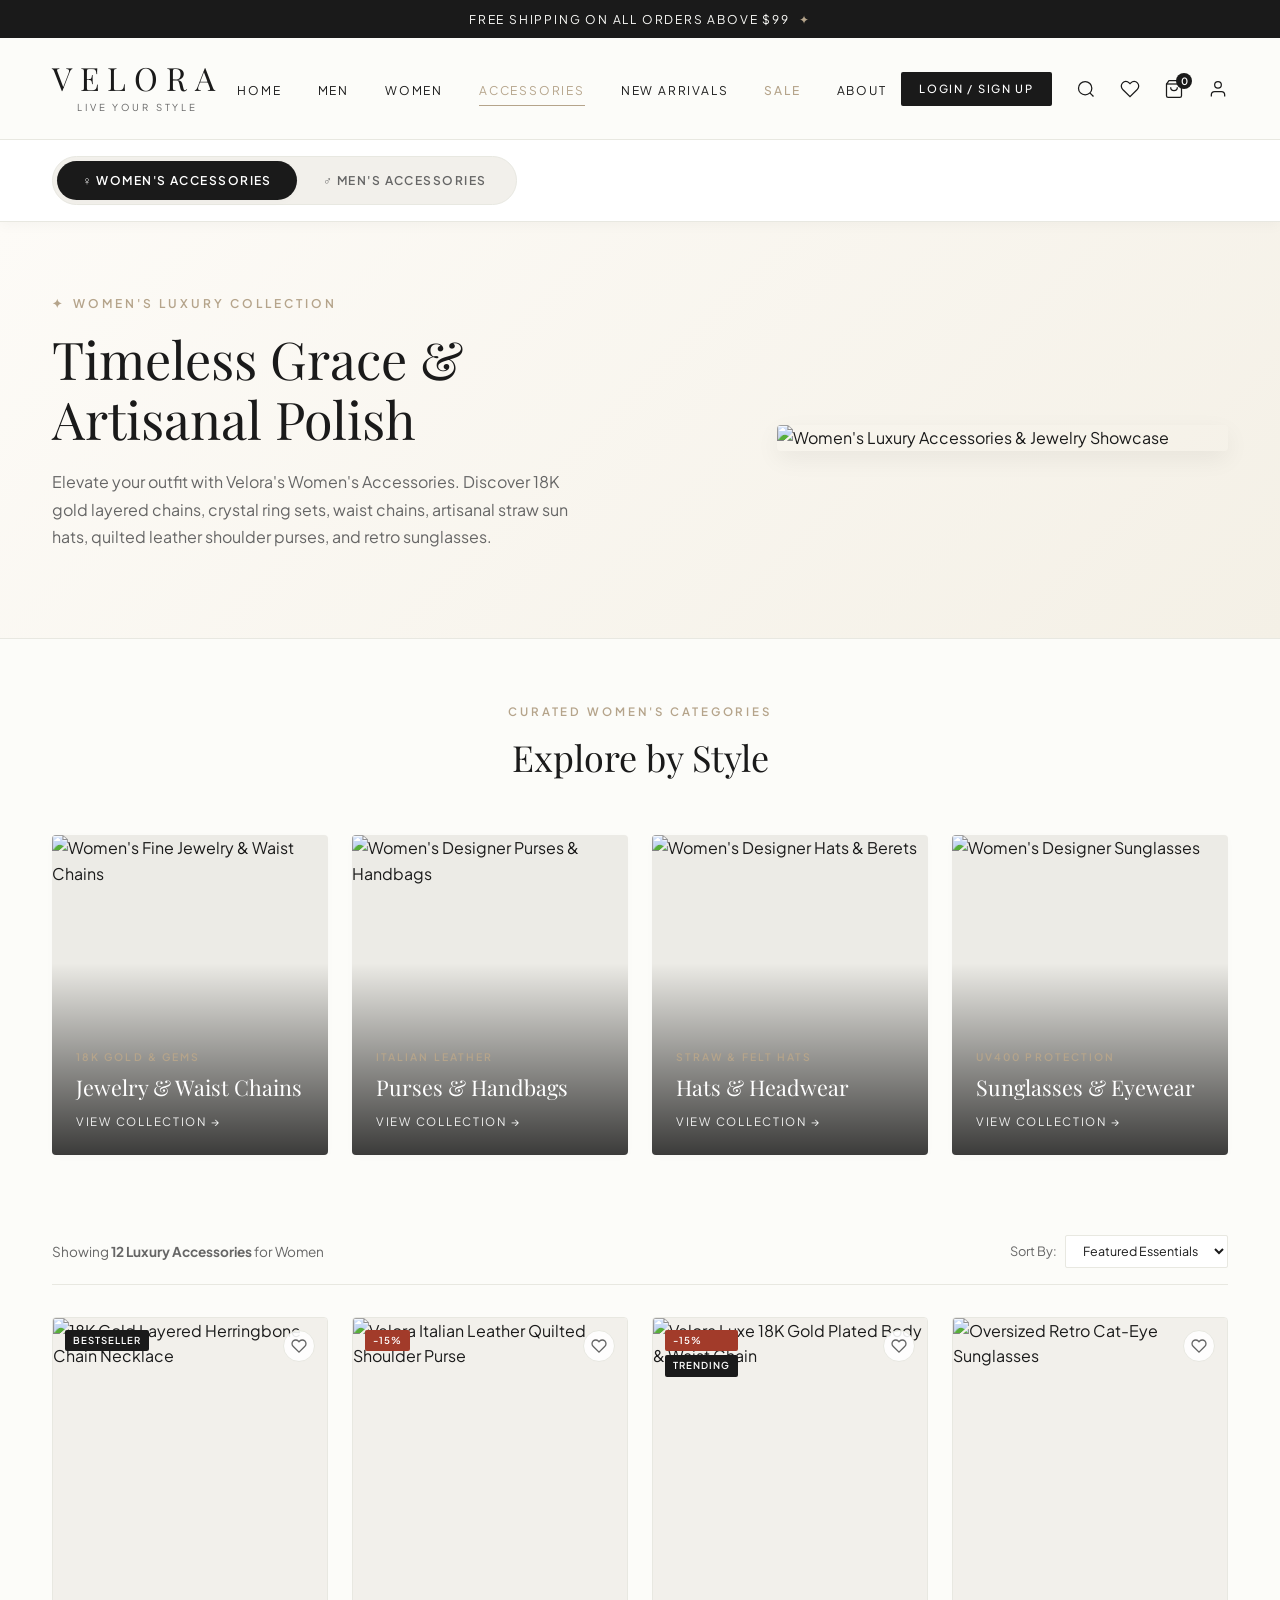
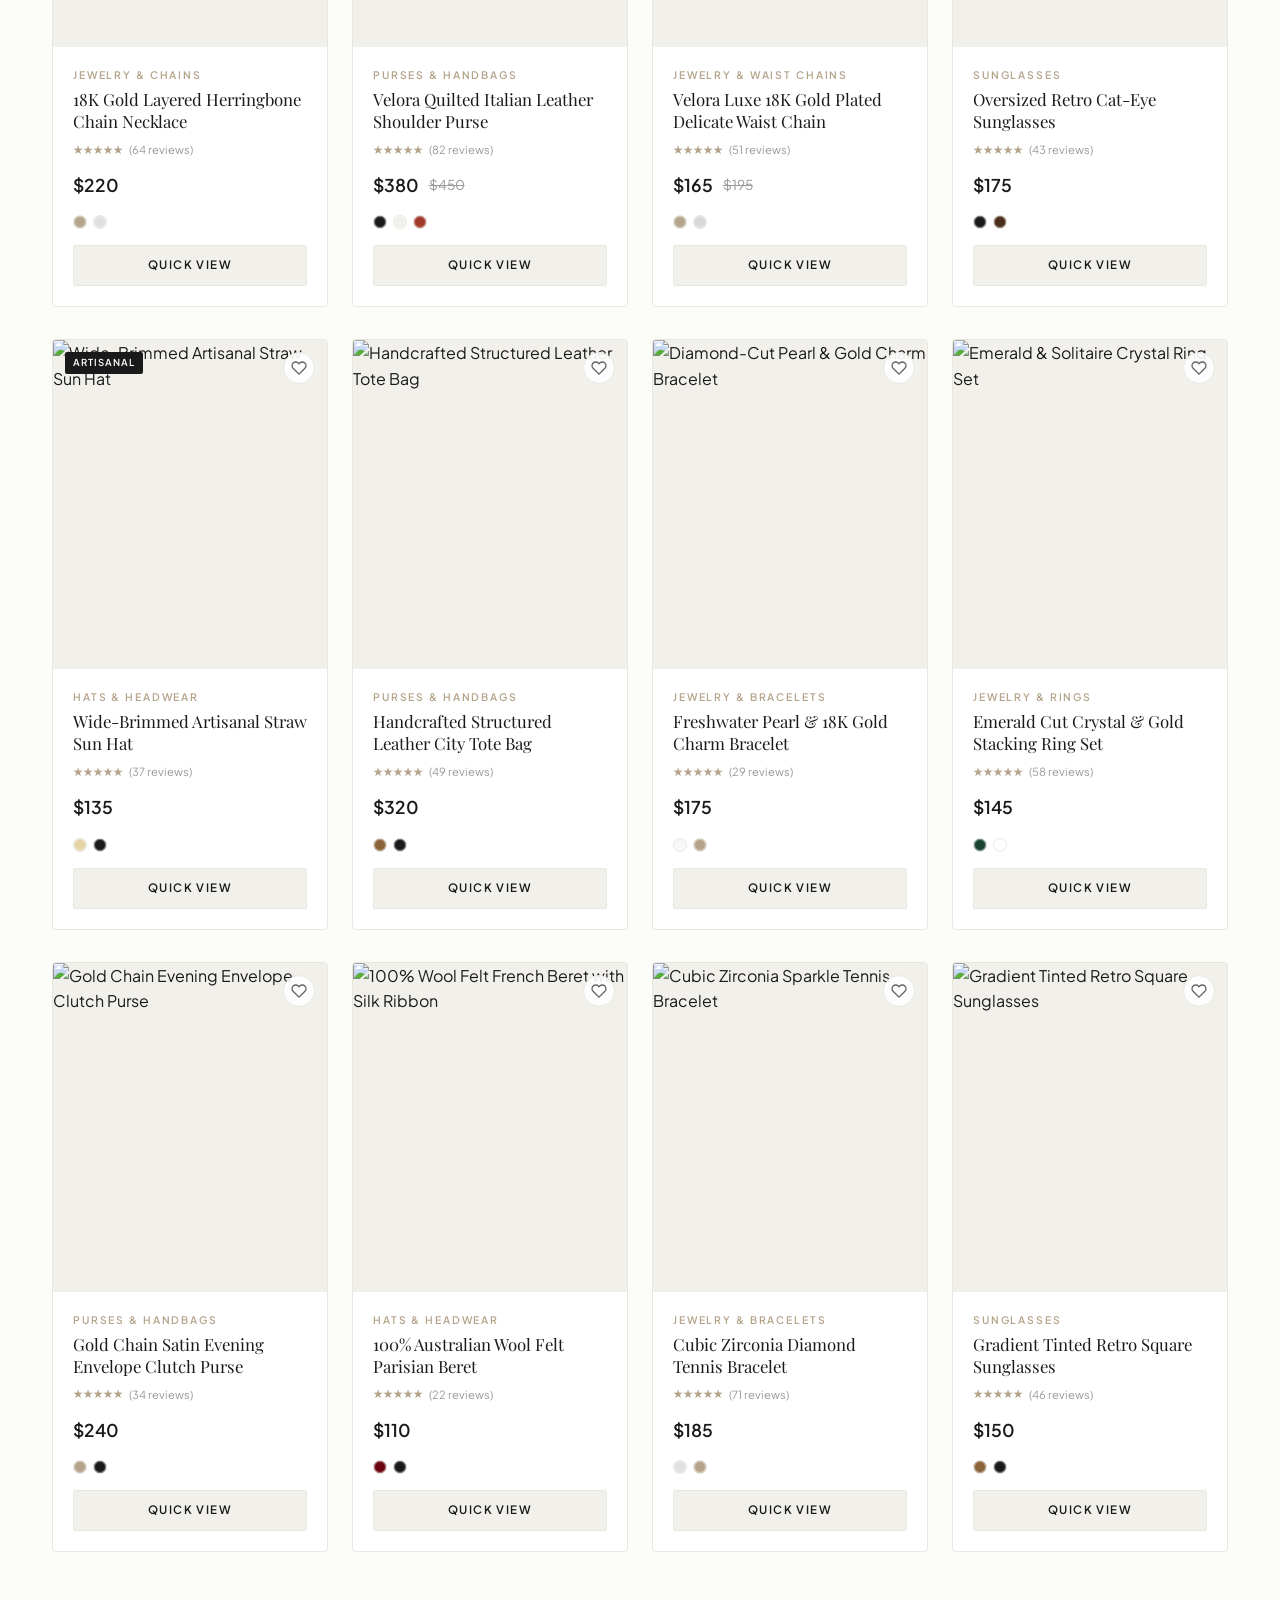
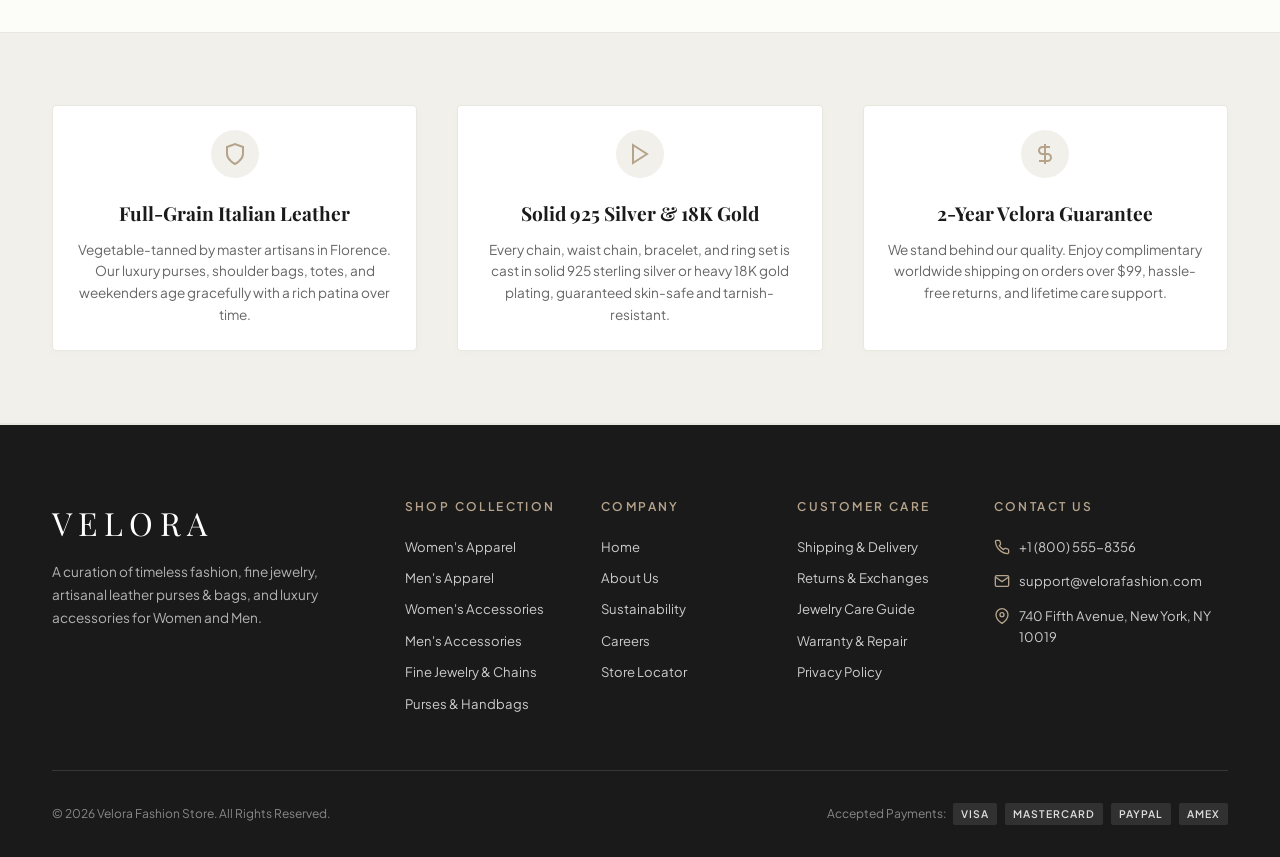
==== commit b1f1fb37: "Update accessories section" ====
--- a/accessories.html
+++ b/accessories.html
@@ -17,6 +17,26 @@
 
     <!-- Dedicated Pure CSS Stylesheet for Accessories -->
     <link rel="stylesheet" href="accessories_style.css">
+
+    <link rel="icon" href="favicon.svg" type="image/svg+xml">
+    <style>
+        .product-img,
+.cat-card-img,
+.acc-hero-banner-img {
+    display: block;
+    width: 100%;
+    height: 100%;
+    object-fit: cover;
+    opacity: 0;
+    transition: opacity 0.3s ease;
+}
+
+.product-img.loaded,
+.cat-card-img.loaded,
+.acc-hero-banner-img.loaded {
+    opacity: 1;
+}
+    </style>
 </head>
 
 <body>
@@ -34,19 +54,19 @@
     <header class="site-header">
         <input type="checkbox" id="mobile-menu-toggle" class="menu-toggle-input" aria-hidden="true">
         <div class="container header-container">
-
-            <!-- Pure CSS Hamburger Toggle Button -->
-            <label for="mobile-menu-toggle" class="hamburger-btn" aria-label="Toggle Navigation Menu">
-                <span class="bar"></span>
-                <span class="bar"></span>
-                <span class="bar"></span>
-            </label>
 
             <!-- Brand Logo -->
             <a href="index.html" class="brand-logo">
                 <span class="brand-name">Velora</span>
                 <span class="brand-tagline">LIVE YOUR STYLE</span>
             </a>
+
+            <!-- Pure CSS Hamburger Toggle Button -->
+            <label for="mobile-menu-toggle" class="hamburger-btn" aria-label="Toggle Menu">
+                <span class="bar"></span>
+                <span class="bar"></span>
+                <span class="bar"></span>
+            </label>
 
             <!-- Main Navigation Bar -->
             <nav class="main-nav">
@@ -64,7 +84,7 @@
             <!-- Action Icons & Auth -->
             <div class="header-actions">
                 <a href="#login-modal" class="btn-auth">Login / Sign Up</a>
-                <a href="#products-women" class="icon-btn" aria-label="Search Catalog">
+                <a href="#products-women" class="icon-btn" aria-label="Search">
                     <svg fill="none" stroke="currentColor" stroke-width="2" viewBox="0 0 24 24">
                         <circle cx="11" cy="11" r="8"></circle>
                         <line x1="21" y1="21" x2="16.65" y2="16.65"></line>
@@ -155,7 +175,7 @@
 
                     <!-- Card 1: Fine Jewelry & Waist Chains -->
                     <a href="#w-jewelry" class="cat-card">
-                        <img src="https://images.unsplash.com/photo-1599643478518-a784e5dc4c8f?auto=format&fit=crop&w=600&q=80"
+                        <img src="https://karatcart.com/cdn/shop/files/22027533_1_d5c1570e-9515-4e62-8068-d02c78401804.jpg?v=1763112776"
                             alt="Women's Fine Jewelry & Waist Chains" class="cat-card-img">
                         <div class="cat-card-overlay">
                             <span class="cat-card-tag">18K Gold & Gems</span>
@@ -166,7 +186,7 @@
 
                     <!-- Card 2: Purses & Handbags -->
                     <a href="#w-bags" class="cat-card">
-                        <img src="https://images.unsplash.com/photo-1584917865442-de89df76afd3?auto=format&fit=crop&w=600&q=80"
+                        <img src="https://coach.scene7.com/is/image/Coach/ccx04_b4mpl_a0"
                             alt="Women's Designer Purses & Handbags" class="cat-card-img">
                         <div class="cat-card-overlay">
                             <span class="cat-card-tag">Italian Leather</span>
@@ -177,7 +197,7 @@
 
                     <!-- Card 3: Hats & Headwear -->
                     <a href="#w-hats" class="cat-card">
-                        <img src="https://images.unsplash.com/photo-1521369984125-650a004690f6?auto=format&fit=crop&w=600&q=80"
+                        <img src="https://images-static.nykaa.com/media/catalog/product/f/8/f8ee70dDTONIQ00001633_1.jpg?tr=w-500"
                             alt="Women's Designer Hats & Berets" class="cat-card-img">
                         <div class="cat-card-overlay">
                             <span class="cat-card-tag">Straw & Felt Hats</span>
@@ -233,7 +253,7 @@
                             </svg>
                         </button>
                         <div class="product-image-wrapper">
-                            <img src="https://images.unsplash.com/photo-1599643478518-a784e5dc4c8f?auto=format&fit=crop&w=600&q=80"
+                            <img src="https://cdn.eternz.com/thumbnails/products/2_d81b1b26_thumbnail_1024.jpg"
                                 alt="18K Gold Layered Herringbone Chain Necklace" class="product-img">
                         </div>
                         <div class="product-info">
@@ -266,7 +286,7 @@
                             </svg>
                         </button>
                         <div class="product-image-wrapper">
-                            <img src="https://images.unsplash.com/photo-1584917865442-de89df76afd3?auto=format&fit=crop&w=600&q=80"
+                            <img src="https://www.ispektrum.ca/cdn/shop/files/velora-valente-leather-bag-women-brown-5-680e942d80528.webp?v=1745786240&width=1946"
                                 alt="Velora Italian Leather Quilted Shoulder Purse" class="product-img">
                         </div>
                         <div class="product-info">
@@ -302,7 +322,7 @@
                             </svg>
                         </button>
                         <div class="product-image-wrapper">
-                            <img src="https://images.unsplash.com/photo-1611591475179-62cd34791ead?auto=format&fit=crop&w=600&q=80"
+                            <img src="https://cdn.eternz.com/thumbnails/products/IMG_0726_1f7e0874_thumbnail_1024.jpg"
                                 alt="Velora Luxe 18K Gold Plated Body & Waist Chain" class="product-img">
                         </div>
                         <div class="product-info">
@@ -366,7 +386,7 @@
                             </svg>
                         </button>
                         <div class="product-image-wrapper">
-                            <img src="https://images.unsplash.com/photo-1521369984125-650a004690f6?auto=format&fit=crop&w=600&q=80"
+                            <img src="https://encrypted-tbn0.gstatic.com/images?q=tbn:ANd9GcQIiFlgkiDn8TfvklETtu5wEcy_z6zCrlGn5f-yHkymfC8INKBf9N6Z647J&s=10"
                                 alt="Wide-Brimmed Artisanal Straw Sun Hat" class="product-img">
                         </div>
                         <div class="product-info">
@@ -396,7 +416,7 @@
                             </svg>
                         </button>
                         <div class="product-image-wrapper">
-                            <img src="https://images.unsplash.com/photo-1548036328-c9fa89d128fa?auto=format&fit=crop&w=600&q=80"
+                            <img src="https://hidesign.com/cdn/shop/files/8903439908782_0_55035ccc-d658-4eb5-a3a6-c2f62085f070_2048x.jpg?v=1784025998"
                                 alt="Handcrafted Structured Leather Tote Bag" class="product-img">
                         </div>
                         <div class="product-info">
@@ -426,7 +446,7 @@
                             </svg>
                         </button>
                         <div class="product-image-wrapper">
-                            <img src="https://images.unsplash.com/photo-1605100804763-247f67b3557e?auto=format&fit=crop&w=600&q=80"
+                            <img src="https://greenwooddesigns.com.au/cdn/shop/files/Gold_bracelet_with_pearl_and_shell_charms.webp?v=1751414045"
                                 alt="Diamond-Cut Pearl & Gold Charm Bracelet" class="product-img">
                         </div>
                         <div class="product-info">
@@ -456,7 +476,7 @@
                             </svg>
                         </button>
                         <div class="product-image-wrapper">
-                            <img src="https://images.unsplash.com/photo-1603561591411-07134e71a2a9?auto=format&fit=crop&w=600&q=80"
+                            <img src="https://encrypted-tbn0.gstatic.com/images?q=tbn:ANd9GcTpsz4WLcYcxHxlOu2BKEAuGmhdc3j6xBNYtAFRtGXxFja8M3-SX0EPVO4&"
                                 alt="Emerald & Solitaire Crystal Ring Set" class="product-img">
                         </div>
                         <div class="product-info">
@@ -486,7 +506,7 @@
                             </svg>
                         </button>
                         <div class="product-image-wrapper">
-                            <img src="https://images.unsplash.com/photo-1566150905458-1bf1fc113f0d?auto=format&fit=crop&w=600&q=80"
+                            <img src="https://cdn.shopaccino.com/shubhams/products/46-804859574578307_l.jpg?v=731"
                                 alt="Gold Chain Evening Envelope Clutch Purse" class="product-img">
                         </div>
                         <div class="product-info">
@@ -516,7 +536,7 @@
                             </svg>
                         </button>
                         <div class="product-image-wrapper">
-                            <img src="https://images.unsplash.com/photo-1534215754734-18e55d13e346?auto=format&fit=crop&w=600&q=80"
+                            <img src="https://www.hatsbythe100.com.au/cdn/shop/products/beret-authentique-24390e-24390e_situ01_web.jpg?v=1689232562&width=1946"
                                 alt="100% Wool Felt French Beret with Silk Ribbon" class="product-img">
                         </div>
                         <div class="product-info">
@@ -546,7 +566,7 @@
                             </svg>
                         </button>
                         <div class="product-image-wrapper">
-                            <img src="https://images.unsplash.com/photo-1535632066927-ab7c9ab60908?auto=format&fit=crop&w=600&q=80"
+                            <img src="https://rubans.in/cdn/shop/files/rhodium-plated-cubic-zirconia-studded-tennis-bracelet-bracelet-36940868452526.jpg?v=1774854440"
                                 alt="Cubic Zirconia Sparkle Tennis Bracelet" class="product-img">
                         </div>
                         <div class="product-info">
@@ -637,7 +657,7 @@
 
                     <!-- Card 1: Bags & Purses -->
                     <a href="#m-bags" class="cat-card">
-                        <img src="https://images.unsplash.com/photo-1548036328-c9fa89d128fa?auto=format&fit=crop&w=600&q=80"
+                        <img src="https://encrypted-tbn0.gstatic.com/images?q=tbn:ANd9GcROvS8VlFWSMOXjlD3N5_loIeEyoqoU9Jlku63IvRgzerG2xqZg52iafyw&s=10"
                             alt="Bags & Leather Purses" class="cat-card-img">
                         <div class="cat-card-overlay">
                             <span class="cat-card-tag">Leather Collection</span>
@@ -648,7 +668,7 @@
 
                     <!-- Card 2: Footwear & Shoes -->
                     <a href="#m-footwear" class="cat-card">
-                        <img src="https://images.unsplash.com/photo-1614252235316-8c857d38b5f4?auto=format&fit=crop&w=600&q=80"
+                        <img src="https://assets.ajio.com/medias/sys_master/root1/20260727/v9Je/6a674fd7a0359b385ab03ab2/-473Wx593H-700308372-brown-MODEL.jpg"
                             alt="Men's Luxury Shoes" class="cat-card-img">
                         <div class="cat-card-overlay">
                             <span class="cat-card-tag">Handcrafted Footwear</span>
@@ -659,7 +679,7 @@
 
                     <!-- Card 3: Chains & Necklaces -->
                     <a href="#m-chains" class="cat-card">
-                        <img src="https://images.unsplash.com/photo-1599643478518-a784e5dc4c8f?auto=format&fit=crop&w=600&q=80"
+                        <img src="https://vonejewellery.in/cdn/shop/files/5_2_8e601786-1991-4ce7-ba97-d2a70dea21c0.jpg?v=1742205607"
                             alt="Men's Sterling Silver Chains" class="cat-card-img">
                         <div class="cat-card-overlay">
                             <span class="cat-card-tag">925 Silver & Gold</span>
@@ -670,7 +690,7 @@
 
                     <!-- Card 4: Rings & Fine Jewelry -->
                     <a href="#m-rings" class="cat-card">
-                        <img src="https://images.unsplash.com/photo-1605100804763-247f67b3557e?auto=format&fit=crop&w=600&q=80"
+                        <img src="https://cdn.shopify.com/s/files/1/0909/4476/6277/files/Minimal_Silver_Rings_Stack_for_Men_Clean_Everyday_Jewelry_Aesthetic.jpg?v=1764941688"
                             alt="Men's Signet Rings" class="cat-card-img">
                         <div class="cat-card-overlay">
                             <span class="cat-card-tag">Statement Pieces</span>
@@ -716,7 +736,7 @@
                             </svg>
                         </button>
                         <div class="product-image-wrapper">
-                            <img src="https://images.unsplash.com/photo-1553062407-98eeb64c6a62?auto=format&fit=crop&w=600&q=80"
+                            <img src="https://media.assettype.com/esquireindia%2F2026-04-01%2Fxmvnu62m%2F2025_05_23T22_3A00_3A12_044Z_tiggermaron.webp"
                                 alt="Velora Heritage Leather Weekender Purse Bag" class="product-img">
                         </div>
                         <div class="product-info">
@@ -752,7 +772,7 @@
                             </svg>
                         </button>
                         <div class="product-image-wrapper">
-                            <img src="https://images.unsplash.com/photo-1533867617858-e7b97e060509?auto=format&fit=crop&w=600&q=80"
+                            <img src="https://www.louisstitch.com/cdn/shop/files/LSITSUDGR_2_89dfb129-436f-490a-bb55-9e1857f485ed.jpg?v=1748519105&width=1080"
                                 alt="Artisanal Italian Suede Penny Loafers Shoes" class="product-img">
                         </div>
                         <div class="product-info">
@@ -785,7 +805,7 @@
                             </svg>
                         </button>
                         <div class="product-image-wrapper">
-                            <img src="https://images.unsplash.com/photo-1599643478518-a784e5dc4c8f?auto=format&fit=crop&w=600&q=80"
+                            <img src="https://silverwow.net/cdn/shop/files/10mm-miami-cuban-chain-necklace-men-solid-silver-side-view.jpg?v=1764825794&width=1946"
                                 alt="925 Sterling Silver Cuban Link Chain" class="product-img">
                         </div>
                         <div class="product-info">
@@ -818,7 +838,7 @@
                             </svg>
                         </button>
                         <div class="product-image-wrapper">
-                            <img src="https://images.unsplash.com/photo-1605100804763-247f67b3557e?auto=format&fit=crop&w=600&q=80"
+                            <img src="https://i.etsystatic.com/27522472/r/il/9dcff5/7821672538/il_fullxfull.7821672538_8b7e.jpg"
                                 alt="Black Onyx Gold Signet Ring" class="product-img">
                         </div>
                         <div class="product-info">
@@ -849,7 +869,7 @@
                             </svg>
                         </button>
                         <div class="product-image-wrapper">
-                            <img src="https://images.unsplash.com/photo-1548036328-c9fa89d128fa?auto=format&fit=crop&w=600&q=80"
+                            <img src="https://i.etsystatic.com/14236499/r/il/027b4d/7214995635/il_fullxfull.7214995635_4j44.jpg"
                                 alt="Structured Leather City Crossbody Purse Bag" class="product-img">
                         </div>
                         <div class="product-info">
@@ -882,7 +902,7 @@
                             </svg>
                         </button>
                         <div class="product-image-wrapper">
-                            <img src="https://images.unsplash.com/photo-1614252235316-8c857d38b5f4?auto=format&fit=crop&w=600&q=80"
+                            <img src="https://craftandglory.in/cdn/shop/files/0000s_0021_DSC06096.ARW.jpg?v=1749555692&width=533"
                                 alt="Handcrafted Goodyear Welted Chelsea Boots" class="product-img">
                         </div>
                         <div class="product-info">
@@ -912,7 +932,7 @@
                             </svg>
                         </button>
                         <div class="product-image-wrapper">
-                            <img src="https://images.unsplash.com/photo-1611591475179-62cd34791ead?auto=format&fit=crop&w=600&q=80"
+                            <img src="https://encrypted-tbn0.gstatic.com/images?q=tbn:ANd9GcRtva1y_-n5j5j8-ozxORzLsSAnOqMZEUNMnbMsAnrFwrTg7-pd1pZZTRlt&s=10"
                                 alt="Minimalist Gold Bar Pendant Chain" class="product-img">
                         </div>
                         <div class="product-info">
@@ -942,7 +962,7 @@
                             </svg>
                         </button>
                         <div class="product-image-wrapper">
-                            <img src="https://images.unsplash.com/photo-1603561591411-07134e71a2a9?auto=format&fit=crop&w=600&q=80"
+                            <img src="https://pureformeu.com/cdn/shop/files/SapphireRing_TitaniumSteel_4.jpg?v=1782288221&width=3840"
                                 alt="Brushed Titanium & Sapphire Signet Ring" class="product-img">
                         </div>
                         <div class="product-info">
@@ -977,7 +997,7 @@
                             </svg>
                         </button>
                         <div class="product-image-wrapper">
-                            <img src="https://images.unsplash.com/photo-1522335789203-aabd1fc54bc9?auto=format&fit=crop&w=600&q=80"
+                            <img src="https://thewatchshop.in/cdn/shop/products/TVS9005D.jpg?v=1686910501"
                                 alt="Automatic Mechanical Chronograph Watch" class="product-img">
                         </div>
                         <div class="product-info">
@@ -1038,7 +1058,7 @@
                             </svg>
                         </button>
                         <div class="product-image-wrapper">
-                            <img src="https://images.unsplash.com/photo-1624222247344-550fb60583dc?auto=format&fit=crop&w=600&q=80"
+                            <img src="https://baccabucci.com/cdn/shop/products/MG_8089.jpg?v=1633867526"
                                 alt="Full-Grain Italian Leather Dress Belt" class="product-img">
                         </div>
                         <div class="product-info">
@@ -1069,7 +1089,7 @@
                             </svg>
                         </button>
                         <div class="product-image-wrapper">
-                            <img src="https://images.unsplash.com/photo-1627123424574-724758594e93?auto=format&fit=crop&w=600&q=80"
+                            <img src="https://www.thewalletstore.in/cdn/shop/files/WINE_1.jpg?v=1768825155&width=2500"
                                 alt="Slim Bifold Leather Cardholder Purse Wallet" class="product-img">
                         </div>
                         <div class="product-info">
@@ -1142,7 +1162,7 @@
         <div class="modal-box">
             <a href="#products-women" class="modal-close" aria-label="Close Modal">&times;</a>
             <div class="quickview-grid">
-                <img src="https://images.unsplash.com/photo-1599643478518-a784e5dc4c8f?auto=format&fit=crop&w=600&q=80"
+                <img src="https://cdn.eternz.com/thumbnails/products/2_d81b1b26_thumbnail_1024.jpg"
                     alt="18K Gold Layered Herringbone Chain Necklace" class="quickview-img">
                 <div class="quickview-details">
                     <span class="quickview-tag">Jewelry & Chains</span>
@@ -1163,7 +1183,7 @@
         <div class="modal-box">
             <a href="#products-women" class="modal-close" aria-label="Close Modal">&times;</a>
             <div class="quickview-grid">
-                <img src="https://images.unsplash.com/photo-1584917865442-de89df76afd3?auto=format&fit=crop&w=600&q=80"
+                <img src="https://www.ispektrum.ca/cdn/shop/files/velora-valente-leather-bag-women-brown-5-680e942d80528.webp?v=1745786240&width=1946"
                     alt="Velora Quilted Italian Leather Shoulder Purse" class="quickview-img">
                 <div class="quickview-details">
                     <span class="quickview-tag">Purses & Handbags</span>
@@ -1185,7 +1205,7 @@
         <div class="modal-box">
             <a href="#products-women" class="modal-close" aria-label="Close Modal">&times;</a>
             <div class="quickview-grid">
-                <img src="https://images.unsplash.com/photo-1611591475179-62cd34791ead?auto=format&fit=crop&w=600&q=80"
+                <img src="https://cdn.eternz.com/thumbnails/products/IMG_0726_1f7e0874_thumbnail_1024.jpg"
                     alt="Velora Luxe 18K Gold Plated Body & Waist Chain" class="quickview-img">
                 <div class="quickview-details">
                     <span class="quickview-tag">Jewelry & Waist Chains</span>
@@ -1228,7 +1248,7 @@
         <div class="modal-box">
             <a href="#products-women" class="modal-close" aria-label="Close Modal">&times;</a>
             <div class="quickview-grid">
-                <img src="https://images.unsplash.com/photo-1521369984125-650a004690f6?auto=format&fit=crop&w=600&q=80"
+                <img src="https://encrypted-tbn0.gstatic.com/images?q=tbn:ANd9GcQIiFlgkiDn8TfvklETtu5wEcy_z6zCrlGn5f-yHkymfC8INKBf9N6Z647J&s=10"
                     alt="Wide-Brimmed Straw Sun Hat" class="quickview-img">
                 <div class="quickview-details">
                     <span class="quickview-tag">Hats & Headwear</span>
@@ -1249,7 +1269,7 @@
         <div class="modal-box">
             <a href="#products-women" class="modal-close" aria-label="Close Modal">&times;</a>
             <div class="quickview-grid">
-                <img src="https://images.unsplash.com/photo-1548036328-c9fa89d128fa?auto=format&fit=crop&w=600&q=80"
+                <img src="https://hidesign.com/cdn/shop/files/8903439908782_0_55035ccc-d658-4eb5-a3a6-c2f62085f070_2048x.jpg?v=1784025998"
                     alt="Structured Leather City Tote Bag" class="quickview-img">
                 <div class="quickview-details">
                     <span class="quickview-tag">Purses & Handbags</span>
@@ -1270,7 +1290,7 @@
         <div class="modal-box">
             <a href="#products-women" class="modal-close" aria-label="Close Modal">&times;</a>
             <div class="quickview-grid">
-                <img src="https://images.unsplash.com/photo-1605100804763-247f67b3557e?auto=format&fit=crop&w=600&q=80"
+                <img src="https://greenwooddesigns.com.au/cdn/shop/files/Gold_bracelet_with_pearl_and_shell_charms.webp?v=1751414045"
                     alt="Freshwater Pearl Charm Bracelet" class="quickview-img">
                 <div class="quickview-details">
                     <span class="quickview-tag">Jewelry & Bracelets</span>
@@ -1291,7 +1311,7 @@
         <div class="modal-box">
             <a href="#products-women" class="modal-close" aria-label="Close Modal">&times;</a>
             <div class="quickview-grid">
-                <img src="https://images.unsplash.com/photo-1603561591411-07134e71a2a9?auto=format&fit=crop&w=600&q=80"
+                <img src="https://encrypted-tbn0.gstatic.com/images?q=tbn:ANd9GcTpsz4WLcYcxHxlOu2BKEAuGmhdc3j6xBNYtAFRtGXxFja8M3-SX0EPVO4&"
                     alt="Emerald Stacking Ring Set" class="quickview-img">
                 <div class="quickview-details">
                     <span class="quickview-tag">Jewelry & Rings</span>
@@ -1312,7 +1332,7 @@
         <div class="modal-box">
             <a href="#products-women" class="modal-close" aria-label="Close Modal">&times;</a>
             <div class="quickview-grid">
-                <img src="https://images.unsplash.com/photo-1566150905458-1bf1fc113f0d?auto=format&fit=crop&w=600&q=80"
+                <img src="https://cdn.shopaccino.com/shubhams/products/46-804859574578307_l.jpg?v=731"
                     alt="Gold Chain Evening Envelope Clutch Purse" class="quickview-img">
                 <div class="quickview-details">
                     <span class="quickview-tag">Purses & Handbags</span>
@@ -1333,7 +1353,7 @@
         <div class="modal-box">
             <a href="#products-women" class="modal-close" aria-label="Close Modal">&times;</a>
             <div class="quickview-grid">
-                <img src="https://images.unsplash.com/photo-1534215754734-18e55d13e346?auto=format&fit=crop&w=600&q=80"
+                <img src="https://www.hatsbythe100.com.au/cdn/shop/products/beret-authentique-24390e-24390e_situ01_web.jpg?v=1689232562&width=1946"
                     alt="Wool Felt French Beret" class="quickview-img">
                 <div class="quickview-details">
                     <span class="quickview-tag">Hats & Headwear</span>
@@ -1354,7 +1374,7 @@
         <div class="modal-box">
             <a href="#products-women" class="modal-close" aria-label="Close Modal">&times;</a>
             <div class="quickview-grid">
-                <img src="https://images.unsplash.com/photo-1535632066927-ab7c9ab60908?auto=format&fit=crop&w=600&q=80"
+                <img src="https://rubans.in/cdn/shop/files/rhodium-plated-cubic-zirconia-studded-tennis-bracelet-bracelet-36940868452526.jpg?v=1774854440"
                     alt="Diamond Tennis Bracelet" class="quickview-img">
                 <div class="quickview-details">
                     <span class="quickview-tag">Jewelry & Bracelets</span>
@@ -1397,7 +1417,7 @@
         <div class="modal-box">
             <a href="#products-men" class="modal-close" aria-label="Close Modal">&times;</a>
             <div class="quickview-grid">
-                <img src="https://images.unsplash.com/photo-1553062407-98eeb64c6a62?auto=format&fit=crop&w=600&q=80"
+                <img src="https://media.assettype.com/esquireindia%2F2026-04-01%2Fxmvnu62m%2F2025_05_23T22_3A00_3A12_044Z_tiggermaron.webp"
                     alt="Velora Heritage Leather Weekender Purse" class="quickview-img">
                 <div class="quickview-details">
                     <span class="quickview-tag">Bags & Purses</span>
@@ -1419,7 +1439,7 @@
         <div class="modal-box">
             <a href="#products-men" class="modal-close" aria-label="Close Modal">&times;</a>
             <div class="quickview-grid">
-                <img src="https://images.unsplash.com/photo-1533867617858-e7b97e060509?auto=format&fit=crop&w=600&q=80"
+                <img src="https://www.louisstitch.com/cdn/shop/files/LSITSUDGR_2_89dfb129-436f-490a-bb55-9e1857f485ed.jpg?v=1748519105&width=1080"
                     alt="Artisanal Italian Suede Penny Loafers" class="quickview-img">
                 <div class="quickview-details">
                     <span class="quickview-tag">Footwear & Shoes</span>
@@ -1440,7 +1460,7 @@
         <div class="modal-box">
             <a href="#products-men" class="modal-close" aria-label="Close Modal">&times;</a>
             <div class="quickview-grid">
-                <img src="https://images.unsplash.com/photo-1599643478518-a784e5dc4c8f?auto=format&fit=crop&w=600&q=80"
+                <img src="https://silverwow.net/cdn/shop/files/10mm-miami-cuban-chain-necklace-men-solid-silver-side-view.jpg?v=1764825794&width=1946"
                     alt="925 Sterling Silver Cuban Link Chain" class="quickview-img">
                 <div class="quickview-details">
                     <span class="quickview-tag">Chains & Necklaces</span>
@@ -1461,7 +1481,7 @@
         <div class="modal-box">
             <a href="#products-men" class="modal-close" aria-label="Close Modal">&times;</a>
             <div class="quickview-grid">
-                <img src="https://images.unsplash.com/photo-1605100804763-247f67b3557e?auto=format&fit=crop&w=600&q=80"
+                <img src="https://i.etsystatic.com/27522472/r/il/9dcff5/7821672538/il_fullxfull.7821672538_8b7e.jpg"
                     alt="Black Onyx Gold Signet Ring" class="quickview-img">
                 <div class="quickview-details">
                     <span class="quickview-tag">Rings & Jewelry</span>
@@ -1483,7 +1503,7 @@
         <div class="modal-box">
             <a href="#products-men" class="modal-close" aria-label="Close Modal">&times;</a>
             <div class="quickview-grid">
-                <img src="https://images.unsplash.com/photo-1548036328-c9fa89d128fa?auto=format&fit=crop&w=600&q=80"
+                <img src="https://i.etsystatic.com/14236499/r/il/027b4d/7214995635/il_fullxfull.7214995635_4j44.jpg"
                     alt="Structured Leather City Crossbody Purse" class="quickview-img">
                 <div class="quickview-details">
                     <span class="quickview-tag">Bags & Purses</span>
@@ -1504,7 +1524,7 @@
         <div class="modal-box">
             <a href="#products-men" class="modal-close" aria-label="Close Modal">&times;</a>
             <div class="quickview-grid">
-                <img src="https://images.unsplash.com/photo-1614252235316-8c857d38b5f4?auto=format&fit=crop&w=600&q=80"
+                <img src="https://craftandglory.in/cdn/shop/files/0000s_0021_DSC06096.ARW.jpg?v=1749555692&width=533"
                     alt="Chelsea Leather Boots Shoes" class="quickview-img">
                 <div class="quickview-details">
                     <span class="quickview-tag">Footwear & Shoes</span>
@@ -1525,7 +1545,7 @@
         <div class="modal-box">
             <a href="#products-men" class="modal-close" aria-label="Close Modal">&times;</a>
             <div class="quickview-grid">
-                <img src="https://images.unsplash.com/photo-1611591475179-62cd34791ead?auto=format&fit=crop&w=600&q=80"
+                <img src="https://encrypted-tbn0.gstatic.com/images?q=tbn:ANd9GcRtva1y_-n5j5j8-ozxORzLsSAnOqMZEUNMnbMsAnrFwrTg7-pd1pZZTRlt&s=10"
                     alt="Gold Bar Pendant Chain" class="quickview-img">
                 <div class="quickview-details">
                     <span class="quickview-tag">Chains & Necklaces</span>
@@ -1546,7 +1566,7 @@
         <div class="modal-box">
             <a href="#products-men" class="modal-close" aria-label="Close Modal">&times;</a>
             <div class="quickview-grid">
-                <img src="https://images.unsplash.com/photo-1603561591411-07134e71a2a9?auto=format&fit=crop&w=600&q=80"
+                <img src="https://pureformeu.com/cdn/shop/files/SapphireRing_TitaniumSteel_4.jpg?v=1782288221&width=3840"
                     alt="Titanium Sapphire Ring" class="quickview-img">
                 <div class="quickview-details">
                     <span class="quickview-tag">Rings & Jewelry</span>
@@ -1567,7 +1587,7 @@
         <div class="modal-box">
             <a href="#products-men" class="modal-close" aria-label="Close Modal">&times;</a>
             <div class="quickview-grid">
-                <img src="https://images.unsplash.com/photo-1522335789203-aabd1fc54bc9?auto=format&fit=crop&w=600&q=80"
+                <img src="https://thewatchshop.in/cdn/shop/products/TVS9005D.jpg?v=1686910501"
                     alt="Chronograph Watch" class="quickview-img">
                 <div class="quickview-details">
                     <span class="quickview-tag">Watches & Eyewear</span>
@@ -1610,7 +1630,7 @@
         <div class="modal-box">
             <a href="#products-men" class="modal-close" aria-label="Close Modal">&times;</a>
             <div class="quickview-grid">
-                <img src="https://images.unsplash.com/photo-1624222247344-550fb60583dc?auto=format&fit=crop&w=600&q=80"
+                <img src="https://baccabucci.com/cdn/shop/products/MG_8089.jpg?v=1633867526"
                     alt="Italian Leather Belt" class="quickview-img">
                 <div class="quickview-details">
                     <span class="quickview-tag">Belts & Goods</span>
@@ -1631,7 +1651,7 @@
         <div class="modal-box">
             <a href="#products-men" class="modal-close" aria-label="Close Modal">&times;</a>
             <div class="quickview-grid">
-                <img src="https://images.unsplash.com/photo-1627123424574-724758594e93?auto=format&fit=crop&w=600&q=80"
+                <img src="https://www.thewalletstore.in/cdn/shop/files/WINE_1.jpg?v=1768825155&width=2500"
                     alt="Leather Cardholder Wallet Purse" class="quickview-img">
                 <div class="quickview-details">
                     <span class="quickview-tag">Bags & Purses</span>
@@ -1647,66 +1667,63 @@
             </div>
         </div>
     </div>
-
-    <!-- Pure CSS Login & Sign Up Modal -->
-    <div id="login-modal" class="modal-overlay">
-        <div class="modal-box">
-            <a href="#" class="modal-close" aria-label="Close Modal">&times;</a>
-            <div class="modal-header">
-                <h3 class="modal-title">Velora Account</h3>
-                <p class="modal-subtitle">Login or create a new account to continue</p>
-            </div>
-
-            <!-- Pure CSS Tabs using hidden radio buttons -->
-            <div class="auth-tabs">
-                <input type="radio" id="tab-login" name="auth-tab" checked>
-                <label for="tab-login" class="tab-label">Login</label>
-
-                <input type="radio" id="tab-signup" name="auth-tab">
-                <label for="tab-signup" class="tab-label">Sign Up</label>
-
-                <!-- Login Form -->
-                <div class="tab-content content-login">
-                    <form class="auth-form" action="#" method="get">
-                        <div class="form-group">
-                            <label class="form-label" for="login-email">Email Address</label>
-                            <input type="email" id="login-email" class="form-input" placeholder="name@example.com"
-                                required>
-                        </div>
-                        <div class="form-group">
-                            <label class="form-label" for="login-password">Password</label>
-                            <input type="password" id="login-password" class="form-input" placeholder="••••••••"
-                                required>
-                        </div>
-                        <button type="submit" class="btn btn-primary btn-full">Login to Account</button>
-                    </form>
-                </div>
-
-                <!-- Sign Up Form -->
-                <div class="tab-content content-signup">
-                    <form class="auth-form" action="#" method="get">
-                        <div class="form-group">
-                            <label class="form-label" for="signup-name">Full Name</label>
-                            <input type="text" id="signup-name" class="form-input" placeholder="Jane Doe" required>
-                        </div>
-                        <div class="form-group">
-                            <label class="form-label" for="signup-email">Email Address</label>
-                            <input type="email" id="signup-email" class="form-input" placeholder="name@example.com"
-                                required>
-                        </div>
-                        <div class="form-group">
-                            <label class="form-label" for="signup-password">Create Password</label>
-                            <input type="password" id="signup-password" class="form-input" placeholder="••••••••"
-                                required>
-                        </div>
-                        <button type="submit" class="btn btn-accent btn-full">Create Velora Account</button>
-                    </form>
-                </div>
-            </div>
-
-        </div>
-    </div>
-
+    
+        <!-- Pure CSS Login & Sign Up Modal -->
+<div id="login-modal" class="modal-overlay">
+    <div class="modal-box">
+        <a href="#" class="modal-close" aria-label="Close Modal">&times;</a>
+        
+        <div class="modal-header">
+            <h3 class="modal-title">Velora Account</h3>
+            <p class="modal-subtitle">Login or create a new account to continue</p>
+        </div>
+
+        <!-- Pure CSS Tabs using radio buttons -->
+        <div class="auth-tabs">
+            <input type="radio" id="tab-login" name="auth-tab" checked>
+            <label for="tab-login" class="tab-label">Login</label>
+
+            <input type="radio" id="tab-signup" name="auth-tab">
+            <label for="tab-signup" class="tab-label">Sign Up</label>
+
+            <!-- Login Form -->
+            <div class="tab-content content-login">
+                <form class="auth-form" action="#" method="post">
+                    <div class="form-group">
+                        <label class="form-label" for="login-email">Email Address</label>
+                        <input type="email" id="login-email" name="email" class="form-input" placeholder="name@example.com" autocomplete="email" required>
+                    </div>
+                    <div class="form-group">
+                        <label class="form-label" for="login-password">Password</label>
+                        <input type="password" id="login-password" name="password" class="form-input" placeholder="••••••••" autocomplete="current-password" required>
+                    </div>
+                    <button type="submit" class="btn btn-primary btn-full">Login to Account</button>
+                </form>
+            </div>
+
+            <!-- Sign Up Form -->
+            <div class="tab-content content-signup">
+                <form class="auth-form" action="#" method="post">
+                    <div class="form-group">
+                        <label class="form-label" for="signup-name">Full Name</label>
+                        <input type="text" id="signup-name" name="fullname" class="form-input" placeholder="Jane Doe" autocomplete="name" required>
+                    </div>
+                    <div class="form-group">
+                        <label class="form-label" for="signup-email">Email Address</label>
+                        <input type="email" id="signup-email" name="email" class="form-input" placeholder="name@example.com" autocomplete="email" required>
+                    </div>
+                    <div class="form-group">
+                        <label class="form-label" for="signup-password">Create Password</label>
+                        <input type="password" id="signup-password" name="password" class="form-input" placeholder="••••••••" autocomplete="new-password" minlength="8" required>
+                    </div>
+                    <button type="submit" class="btn btn-accent btn-full">Create Velora Account</button>
+                </form>
+            </div>
+        </div>
+
+    </div>
+</div>
+                
     <!-- Site Footer -->
     <footer class="site-footer" id="footer">
         <div class="container">
@@ -1803,64 +1820,21 @@
         </div>
     </footer>
 
-    <!-- Pure CSS Login & Sign Up Modal -->
-    <div id="login-modal" class="modal-overlay">
-        <div class="modal-box">
-            <a href="#" class="modal-close" aria-label="Close Modal">&times;</a>
-            <div class="modal-header">
-                <h3 class="modal-title">Velora Account</h3>
-                <p class="modal-subtitle">Login or create a new account to continue</p>
-            </div>
-
-            <!-- Pure CSS Tabs using hidden radio buttons -->
-            <div class="auth-tabs">
-                <input type="radio" id="tab-login" name="auth-tab" checked>
-                <label for="tab-login" class="tab-label">Login</label>
-
-                <input type="radio" id="tab-signup" name="auth-tab">
-                <label for="tab-signup" class="tab-label">Sign Up</label>
-
-                <!-- Login Form -->
-                <div class="tab-content content-login">
-                    <form class="auth-form" action="#" method="get">
-                        <div class="form-group">
-                            <label class="form-label" for="login-email">Email Address</label>
-                            <input type="email" id="login-email" class="form-input" placeholder="name@example.com"
-                                required>
-                        </div>
-                        <div class="form-group">
-                            <label class="form-label" for="login-password">Password</label>
-                            <input type="password" id="login-password" class="form-input" placeholder="••••••••"
-                                required>
-                        </div>
-                        <button type="submit" class="btn btn-primary btn-full">Login to Account</button>
-                    </form>
-                </div>
-
-                <!-- Sign Up Form -->
-                <div class="tab-content content-signup">
-                    <form class="auth-form" action="#" method="get">
-                        <div class="form-group">
-                            <label class="form-label" for="signup-name">Full Name</label>
-                            <input type="text" id="signup-name" class="form-input" placeholder="Jane Doe" required>
-                        </div>
-                        <div class="form-group">
-                            <label class="form-label" for="signup-email">Email Address</label>
-                            <input type="email" id="signup-email" class="form-input" placeholder="name@example.com"
-                                required>
-                        </div>
-                        <div class="form-group">
-                            <label class="form-label" for="signup-password">Create Password</label>
-                            <input type="password" id="signup-password" class="form-input" placeholder="••••••••"
-                                required>
-                        </div>
-                        <button type="submit" class="btn btn-accent btn-full">Create Velora Account</button>
-                    </form>
-                </div>
-            </div>
-
-        </div>
-    </div>
+    <script>
+document.querySelectorAll('img').forEach(img => {
+    if (img.complete) {
+        img.classList.add('loaded');
+    } else {
+        img.addEventListener('load', () => {
+            img.classList.add('loaded');
+        });
+
+        img.addEventListener('error', () => {
+            img.classList.add('loaded');
+        });
+    }
+});
+</script>
 
 </body>
 
--- a/accessories_style.css
+++ b/accessories_style.css
@@ -0,0 +1,1364 @@
+/* ==========================================================================
+   VELORA - Accessories Collection Pure CSS Stylesheet
+   Luxury Accessories for Men & Women with Pure CSS Gender Switching
+   ========================================================================== */
+
+/* 1. Design Variables & System Tokens */
+:root {
+    --bg-color: #fcfcf9;
+    --color-bg: #fcfcf9;
+    --color-surface: #ffffff;
+    --color-surface-alt: #f2f0eb;
+    --color-surface-visual: #ecebe6;
+    --color-text-main: #1a1a1a;
+    --color-text-muted: #666666;
+    --color-text-light: #999999;
+    --color-primary: #1a1a1a;
+    --color-accent: #b5a48b;
+    --color-accent-hover: #9c8b73;
+    --color-border: #e8e8e1;
+    --color-star: #b5a48b;
+    --color-discount: #a23b2a;
+
+    --font-serif: 'Playfair Display', 'Georgia', 'Times New Roman', serif;
+    --font-sans: 'Plus Jakarta Sans', 'Helvetica Neue', Arial, sans-serif;
+
+    --max-width: 1240px;
+    --transition: all 0.3s cubic-bezier(0.16, 1, 0.3, 1);
+    --radius-sm: 2px;
+    --radius-md: 4px;
+    --radius-lg: 8px;
+    --shadow-sm: 0 2px 8px rgba(0, 0, 0, 0.02);
+    --shadow-md: 0 8px 24px rgba(0, 0, 0, 0.06);
+    --shadow-lg: 0 16px 40px rgba(0, 0, 0, 0.12);
+}
+
+*,
+*::before,
+*::after {
+    box-sizing: border-box;
+    margin: 0;
+    padding: 0;
+}
+
+html {
+    font-size: 16px;
+    scroll-behavior: smooth;
+}
+
+body {
+    font-family: var(--font-sans);
+    background-color: var(--color-bg);
+    color: var(--color-text-main);
+    line-height: 1.6;
+    -webkit-font-smoothing: antialiased;
+    -moz-osx-font-smoothing: grayscale;
+}
+
+img {
+    max-width: 100%;
+    height: auto;
+    display: block;
+}
+
+a {
+    color: inherit;
+    text-decoration: none;
+    transition: var(--transition);
+}
+
+ul {
+    list-style: none;
+}
+
+.container {
+    width: 100%;
+    max-width: var(--max-width);
+    margin: 0 auto;
+    padding: 0 2rem;
+}
+
+/* Hidden Radio Inputs for Gender Switching */
+.gender-radio {
+    display: none;
+}
+
+/* 2. Top Announcement Bar */
+.top-bar {
+    background-color: var(--color-primary);
+    color: #fcfcf9;
+    text-align: center;
+    padding: 0.6rem 1rem;
+    font-size: 0.75rem;
+    font-weight: 400;
+    letter-spacing: 0.15em;
+    text-transform: uppercase;
+}
+
+.top-bar .star-icon {
+    color: var(--color-accent);
+    margin-left: 0.35rem;
+}
+
+/* 3. Header & Navigation */
+.site-header {
+    background-color: var(--color-bg);
+    border-bottom: 1px solid var(--color-border);
+    position: sticky;
+    top: 0;
+    z-index: 100;
+}
+
+.header-container {
+    display: flex;
+    align-items: center;
+    justify-content: space-between;
+    padding: 1.5rem 2rem;
+}
+
+/* Pure CSS Hamburger Toggle */
+.menu-toggle-input {
+    display: none;
+}
+
+.hamburger-btn {
+    display: none;
+    flex-direction: column;
+    justify-content: space-between;
+    width: 24px;
+    height: 18px;
+    cursor: pointer;
+    z-index: 102;
+    background: transparent;
+    border: none;
+    padding: 0;
+}
+
+.hamburger-btn .bar {
+    display: block;
+    width: 100%;
+    height: 2px;
+    background-color: var(--color-primary);
+    border-radius: 2px;
+    transition: transform 0.3s cubic-bezier(0.16, 1, 0.3, 1), opacity 0.3s ease, background-color 0.3s ease;
+}
+
+/* Hamburger Animation */
+#mobile-menu-toggle:checked~.header-container .hamburger-btn .bar:nth-child(1) {
+    transform: translateY(8px) rotate(45deg);
+}
+
+#mobile-menu-toggle:checked~.header-container .hamburger-btn .bar:nth-child(2) {
+    opacity: 0;
+}
+
+#mobile-menu-toggle:checked~.header-container .hamburger-btn .bar:nth-child(3) {
+    transform: translateY(-8px) rotate(-45deg);
+}
+
+.brand-logo {
+    display: flex;
+    flex-direction: column;
+    align-items: center;
+}
+
+.brand-name {
+    font-family: var(--font-serif);
+    font-size: 2rem;
+    font-weight: 300;
+    letter-spacing: 0.25em;
+    color: var(--color-primary);
+    text-transform: uppercase;
+    line-height: 1;
+}
+
+.brand-tagline {
+    font-size: 0.6rem;
+    letter-spacing: 0.3em;
+    color: var(--color-text-muted);
+    text-transform: uppercase;
+    margin-top: 0.35rem;
+}
+
+.main-nav .nav-list {
+    display: flex;
+    align-items: center;
+    gap: 2.25rem;
+}
+
+.nav-link {
+    font-size: 0.75rem;
+    font-weight: 400;
+    letter-spacing: 0.15em;
+    text-transform: uppercase;
+    color: var(--color-text-main);
+    position: relative;
+    padding: 0.25rem 0;
+    transition: var(--transition);
+}
+
+.nav-link:hover,
+.nav-link.active {
+    color: var(--color-accent);
+}
+
+.nav-link.active::after {
+    content: '';
+    position: absolute;
+    bottom: -4px;
+    left: 0;
+    width: 100%;
+    height: 1px;
+    background-color: var(--color-accent);
+}
+
+.nav-link.sale {
+    color: #b5a48b;
+    font-weight: 500;
+}
+
+.header-actions {
+    display: flex;
+    align-items: center;
+    gap: 1.5rem;
+}
+
+.btn-auth {
+    background-color: var(--color-primary);
+    color: #ffffff;
+    padding: 0.5rem 1.15rem;
+    font-size: 0.7rem;
+    font-weight: 500;
+    letter-spacing: 0.15em;
+    text-transform: uppercase;
+    border-radius: var(--radius-sm);
+    transition: var(--transition);
+}
+
+.btn-auth:hover {
+    background-color: var(--color-accent);
+    color: #ffffff;
+}
+
+.icon-btn {
+    background: none;
+    border: none;
+    display: flex;
+    align-items: center;
+    justify-content: center;
+    position: relative;
+    color: var(--color-primary);
+    transition: var(--transition);
+}
+
+.icon-btn:hover {
+    color: var(--color-accent);
+}
+
+.icon-btn svg {
+    width: 20px;
+    height: 20px;
+    stroke-width: 1.5;
+}
+
+.cart-badge {
+    position: absolute;
+    top: -6px;
+    right: -8px;
+    background-color: var(--color-primary);
+    color: #ffffff;
+    font-size: 0.625rem;
+    font-weight: 600;
+    width: 16px;
+    height: 16px;
+    border-radius: 50%;
+    display: flex;
+    align-items: center;
+    justify-content: center;
+}
+
+/* 4. Pure CSS Gender Switcher Sticky Bar */
+.gender-switcher-wrapper {
+    background-color: #ffffff;
+    border-bottom: 1px solid var(--color-border);
+    padding: 1rem 0;
+    position: sticky;
+    top: 73px;
+    z-index: 90;
+    box-shadow: 0 4px 12px rgba(0, 0, 0, 0.03);
+}
+
+.gender-switcher-container {
+    display: flex;
+    align-items: center;
+    justify-content: space-between;
+    flex-wrap: wrap;
+    gap: 1rem;
+}
+
+.gender-tabs {
+    display: flex;
+    align-items: center;
+    background-color: var(--color-surface-alt);
+    padding: 4px;
+    border-radius: 40px;
+    border: 1px solid var(--color-border);
+}
+
+.gender-tab-label {
+    padding: 0.6rem 1.6rem;
+    font-size: 0.75rem;
+    font-weight: 600;
+    letter-spacing: 0.12em;
+    text-transform: uppercase;
+    border-radius: 30px;
+    display: flex;
+    align-items: center;
+    gap: 0.5rem;
+    cursor: pointer;
+    transition: var(--transition);
+    color: var(--color-text-muted);
+}
+
+.gender-tab-label:hover {
+    color: var(--color-primary);
+}
+
+/* Active Gender Tab Highlight via Pure CSS Radio */
+#gender-women:checked~.gender-switcher-wrapper .gender-tab-label[for="gender-women"],
+#gender-men:checked~.gender-switcher-wrapper .gender-tab-label[for="gender-men"] {
+    background-color: var(--color-primary);
+    color: #ffffff;
+    box-shadow: var(--shadow-sm);
+}
+
+/* Filter Navigation Pills */
+/* .filter-pills-scroll {
+  display: flex;
+  align-items: center;
+  gap: 0.6rem;
+  overflow-x: auto;
+  padding-bottom: 0.25rem;
+  scrollbar-width: none;
+}
+
+.filter-pills-scroll::-webkit-scrollbar {
+  display: none;
+} */
+
+.filter-pill {
+    white-space: nowrap;
+    font-size: 0.72rem;
+    font-weight: 500;
+    letter-spacing: 0.1em;
+    text-transform: uppercase;
+    padding: 0.5rem 1.1rem;
+    border-radius: 20px;
+    border: 1px solid var(--color-border);
+    background-color: var(--color-surface);
+    color: var(--color-text-main);
+    transition: var(--transition);
+}
+
+.filter-pill:hover,
+.filter-pill.active {
+    background-color: var(--color-primary);
+    color: #ffffff;
+    border-color: var(--color-primary);
+}
+
+/* Toggle Content Wrappers via Pure CSS Radio */
+.women-collection-wrapper,
+.men-collection-wrapper {
+    display: none;
+    animation: fadeIn 0.4s ease-in-out;
+}
+
+@keyframes fadeIn {
+    from {
+        opacity: 0;
+        transform: translateY(6px);
+    }
+
+    to {
+        opacity: 1;
+        transform: translateY(0);
+    }
+}
+
+#gender-women:checked~.women-collection-wrapper {
+    display: block;
+}
+
+#gender-men:checked~.men-collection-wrapper {
+    display: block;
+}
+
+/* Target hash fallback: if #men or #women in URL */
+:target.women-collection-wrapper,
+:target.men-collection-wrapper {
+    display: block !important;
+}
+
+/* 5. Accessories Hero Sections (Women & Men) */
+.acc-hero {
+    position: relative;
+    background-color: var(--color-surface-alt);
+    padding: 4.5rem 0 3.5rem;
+    border-bottom: 1px solid var(--color-border);
+    overflow: hidden;
+}
+
+.acc-hero.women-hero {
+    background: linear-gradient(135deg, #fdfbf7 0%, #f4f0e6 100%);
+}
+
+.acc-hero-grid {
+    display: grid;
+    grid-template-columns: 1.2fr 0.8fr;
+    align-items: center;
+    gap: 3rem;
+}
+
+.acc-hero-subtitle {
+    font-size: 0.75rem;
+    letter-spacing: 0.25em;
+    text-transform: uppercase;
+    color: var(--color-accent);
+    margin-bottom: 1rem;
+    font-weight: 600;
+    display: flex;
+    align-items: center;
+    gap: 0.5rem;
+}
+
+.acc-hero-title {
+    font-family: var(--font-serif);
+    font-size: 3.25rem;
+    font-weight: 300;
+    line-height: 1.15;
+    color: var(--color-primary);
+    margin-bottom: 1.25rem;
+}
+
+.acc-hero-desc {
+    font-size: 1rem;
+    color: var(--color-text-muted);
+    max-width: 540px;
+    margin-bottom: 2rem;
+    line-height: 1.7;
+}
+
+.acc-hero-banner-img {
+    width: 100%;
+    height: 380px;
+    object-fit: cover;
+    border-radius: var(--radius-md);
+    box-shadow: var(--shadow-md);
+}
+
+/* 6. Featured Visual Category Cards */
+.category-highlight-section {
+    padding: 4rem 0 2.5rem;
+}
+
+.section-header {
+    text-align: center;
+    max-width: 600px;
+    margin: 0 auto 3rem;
+}
+
+.section-subtitle {
+    font-size: 0.72rem;
+    letter-spacing: 0.25em;
+    text-transform: uppercase;
+    color: var(--color-accent);
+    margin-bottom: 0.5rem;
+    font-weight: 600;
+}
+
+.section-title {
+    font-family: var(--font-serif);
+    font-size: 2.25rem;
+    font-weight: 300;
+    color: var(--color-primary);
+}
+
+.category-highlight-grid {
+    display: grid;
+    grid-template-columns: repeat(4, 1fr);
+    gap: 1.5rem;
+}
+
+.cat-card {
+    position: relative;
+    border-radius: var(--radius-md);
+    overflow: hidden;
+    height: 320px;
+    display: block;
+    box-shadow: var(--shadow-sm);
+    background-color: var(--color-surface-visual);
+}
+
+.cat-card-img {
+    width: 100%;
+    height: 100%;
+    object-fit: cover;
+    transition: transform 0.6s cubic-bezier(0.16, 1, 0.3, 1);
+}
+
+.cat-card:hover .cat-card-img {
+    transform: scale(1.06);
+}
+
+.cat-card-overlay {
+    position: absolute;
+    inset: 0;
+    background: linear-gradient(180deg, rgba(0, 0, 0, 0) 40%, rgba(0, 0, 0, 0.75) 100%);
+    display: flex;
+    flex-direction: column;
+    justify-content: flex-end;
+    padding: 1.5rem;
+    color: #ffffff;
+}
+
+.cat-card-tag {
+    font-size: 0.65rem;
+    letter-spacing: 0.2em;
+    text-transform: uppercase;
+    color: var(--color-accent);
+    margin-bottom: 0.25rem;
+    font-weight: 600;
+}
+
+.cat-card-title {
+    font-family: var(--font-serif);
+    font-size: 1.35rem;
+    font-weight: 400;
+    margin-bottom: 0.5rem;
+}
+
+.cat-card-link {
+    font-size: 0.72rem;
+    letter-spacing: 0.15em;
+    text-transform: uppercase;
+    display: inline-flex;
+    align-items: center;
+    gap: 0.4rem;
+    opacity: 0.9;
+}
+
+.cat-card:hover .cat-card-link {
+    color: var(--color-accent);
+    transform: translateX(4px);
+}
+
+/* 7. Product Catalog Grid */
+.products-section {
+    padding: 2.5rem 0 5rem;
+}
+
+.catalog-header-bar {
+    display: flex;
+    align-items: center;
+    justify-content: space-between;
+    margin-bottom: 2rem;
+    padding-bottom: 1rem;
+    border-bottom: 1px solid var(--color-border);
+}
+
+.catalog-count {
+    font-size: 0.85rem;
+    color: var(--color-text-muted);
+}
+
+.catalog-sort {
+    display: flex;
+    align-items: center;
+    gap: 0.5rem;
+    font-size: 0.8rem;
+    color: var(--color-text-muted);
+}
+
+.sort-select {
+    padding: 0.4rem 0.8rem;
+    font-size: 0.78rem;
+    font-family: var(--font-sans);
+    border: 1px solid var(--color-border);
+    border-radius: var(--radius-sm);
+    background-color: #ffffff;
+    color: var(--color-text-main);
+    outline: none;
+    cursor: pointer;
+}
+
+.products-grid {
+    display: grid;
+    grid-template-columns: repeat(4, 1fr);
+    gap: 2rem 1.5rem;
+}
+
+/* Product Card */
+.product-card {
+    display: flex;
+    flex-direction: column;
+    background-color: #ffffff;
+    border: 1px solid var(--color-border);
+    border-radius: var(--radius-md);
+    overflow: hidden;
+    transition: var(--transition);
+    position: relative;
+}
+
+.product-card:hover {
+    transform: translateY(-4px);
+    box-shadow: var(--shadow-md);
+    border-color: var(--color-accent);
+}
+
+.product-badge-group {
+    position: absolute;
+    top: 12px;
+    left: 12px;
+    z-index: 10;
+    display: flex;
+    flex-direction: column;
+    gap: 4px;
+}
+
+.badge-tag {
+    font-size: 0.6rem;
+    font-weight: 600;
+    letter-spacing: 0.1em;
+    text-transform: uppercase;
+    padding: 3px 8px;
+    border-radius: 2px;
+    background-color: var(--color-primary);
+    color: #ffffff;
+}
+
+.badge-tag.sale {
+    background-color: var(--color-discount);
+}
+
+.wishlist-btn {
+    position: absolute;
+    top: 12px;
+    right: 12px;
+    z-index: 10;
+    width: 32px;
+    height: 32px;
+    border-radius: 50%;
+    background-color: rgba(255, 255, 255, 0.9);
+    border: 1px solid var(--color-border);
+    display: flex;
+    align-items: center;
+    justify-content: center;
+    color: var(--color-text-muted);
+    transition: var(--transition);
+    cursor: pointer;
+}
+
+.wishlist-btn:hover {
+    background-color: #ffffff;
+    color: #e63946;
+    transform: scale(1.1);
+}
+
+.wishlist-btn svg {
+    width: 16px;
+    height: 16px;
+}
+
+.product-image-wrapper {
+    position: relative;
+    width: 100%;
+    padding-top: 120%;
+    /* 4:5 aspect ratio */
+    overflow: hidden;
+    background-color: var(--color-surface-alt);
+}
+
+.product-img {
+    position: absolute;
+    top: 0;
+    left: 0;
+    width: 100%;
+    height: 100%;
+    object-fit: cover;
+    transition: transform 0.5s cubic-bezier(0.16, 1, 0.3, 1);
+}
+
+.product-card:hover .product-img {
+    transform: scale(1.05);
+}
+
+.product-info {
+    padding: 1.25rem;
+    display: flex;
+    flex-direction: column;
+    flex-grow: 1;
+}
+
+.product-category-label {
+    font-size: 0.65rem;
+    letter-spacing: 0.18em;
+    text-transform: uppercase;
+    color: var(--color-accent);
+    font-weight: 600;
+    margin-bottom: 0.35rem;
+}
+
+.product-title {
+    font-family: var(--font-serif);
+    font-size: 1.05rem;
+    font-weight: 400;
+    color: var(--color-primary);
+    margin-bottom: 0.5rem;
+    line-height: 1.3;
+}
+
+.product-rating {
+    display: flex;
+    align-items: center;
+    gap: 0.35rem;
+    font-size: 0.72rem;
+    color: var(--color-star);
+    margin-bottom: 0.75rem;
+}
+
+.product-rating .count {
+    color: var(--color-text-light);
+    font-size: 0.7rem;
+}
+
+.product-price-row {
+    display: flex;
+    align-items: center;
+    gap: 0.6rem;
+    margin-bottom: 1rem;
+    margin-top: auto;
+}
+
+.current-price {
+    font-size: 1.1rem;
+    font-weight: 600;
+    color: var(--color-primary);
+}
+
+.old-price {
+    font-size: 0.85rem;
+    color: var(--color-text-light);
+    text-decoration: line-through;
+}
+
+.save-badge {
+    font-size: 0.65rem;
+    color: var(--color-discount);
+    font-weight: 600;
+}
+
+.product-swatches {
+    display: flex;
+    align-items: center;
+    gap: 6px;
+    margin-bottom: 1rem;
+}
+
+.swatch {
+    width: 14px;
+    height: 14px;
+    border-radius: 50%;
+    border: 1px solid var(--color-border);
+    display: inline-block;
+    box-shadow: inset 0 0 0 1px rgba(255, 255, 255, 0.4);
+}
+
+.btn-quickview {
+    width: 100%;
+    padding: 0.65rem 0;
+    background-color: var(--color-surface-alt);
+    color: var(--color-primary);
+    border: 1px solid var(--color-border);
+    border-radius: var(--radius-sm);
+    font-size: 0.72rem;
+    font-weight: 600;
+    letter-spacing: 0.12em;
+    text-transform: uppercase;
+    text-align: center;
+    transition: var(--transition);
+    display: block;
+}
+
+.btn-quickview:hover {
+    background-color: var(--color-primary);
+    color: #ffffff;
+    border-color: var(--color-primary);
+}
+
+/* 8. Craftsmanship Feature Showcase Section */
+.craftsmanship-section {
+    background-color: var(--color-surface-alt);
+    padding: 4.5rem 0;
+    border-top: 1px solid var(--color-border);
+    border-bottom: 1px solid var(--color-border);
+}
+
+.craft-grid {
+    display: grid;
+    grid-template-columns: repeat(3, 1fr);
+    gap: 2.5rem;
+}
+
+.craft-card {
+    text-align: center;
+    padding: 1.5rem;
+    background-color: #ffffff;
+    border: 1px solid var(--color-border);
+    border-radius: var(--radius-md);
+    box-shadow: var(--shadow-sm);
+}
+
+.craft-icon {
+    width: 48px;
+    height: 48px;
+    background-color: var(--color-surface-alt);
+    color: var(--color-accent);
+    border-radius: 50%;
+    display: flex;
+    align-items: center;
+    justify-content: center;
+    margin: 0 auto 1.25rem;
+}
+
+.craft-icon svg {
+    width: 24px;
+    height: 24px;
+}
+
+.craft-title {
+    font-family: var(--font-serif);
+    font-size: 1.2rem;
+    color: var(--color-primary);
+    margin-bottom: 0.6rem;
+}
+
+.craft-desc {
+    font-size: 0.85rem;
+    color: var(--color-text-muted);
+    line-height: 1.6;
+}
+
+/* 13. Pure CSS Modal Overlay & Form Styles */
+.modal-overlay {
+    position: fixed;
+    top: 0;
+    left: 0;
+    width: 100vw;
+    height: 100vh;
+    background-color: rgba(26, 26, 26, 0.6);
+    backdrop-filter: blur(4px);
+    z-index: 1000;
+    display: flex;
+    align-items: center;
+    justify-content: center;
+    opacity: 0;
+    pointer-events: none;
+    transition: opacity 0.3s ease;
+}
+
+.modal-overlay:target {
+    opacity: 1;
+    pointer-events: auto;
+}
+
+.modal-overlay:target .modal-box {
+    transform: translateY(0);
+}
+
+.modal-box {
+    background-color: #ffffff;
+    border-radius: var(--radius-md);
+    max-width: 780px;
+    width: 100%;
+    max-height: 90vh;
+    overflow-y: auto;
+    position: relative;
+    box-shadow: var(--shadow-lg);
+    padding: 2.5rem;
+}
+
+#login-modal .modal-box {
+    background-color: var(--color-surface);
+    border: 1px solid var(--color-border);
+    max-width: 420px;
+    max-height: none;
+    overflow-y: visible;
+    box-shadow: 0 16px 40px rgba(0, 0, 0, 0.12);
+    transform: translateY(10px);
+    transition: transform 0.3s ease;
+}
+
+.modal-close {
+    position: absolute;
+    top: 1.25rem;
+    right: 1.25rem;
+    font-size: 1.5rem;
+    color: var(--color-text-muted);
+    text-decoration: none;
+    line-height: 1;
+    transition: var(--transition);
+}
+
+.modal-close:hover {
+    color: var(--color-primary);
+}
+
+.quickview-grid {
+    display: grid;
+    grid-template-columns: 1fr 1fr;
+    gap: 2rem;
+    align-items: center;
+}
+
+.quickview-img {
+    width: 100%;
+    height: 340px;
+    object-fit: cover;
+    border-radius: var(--radius-sm);
+    background-color: var(--color-surface-alt);
+}
+
+.quickview-details {
+    display: flex;
+    flex-direction: column;
+}
+
+.quickview-tag {
+    font-size: 0.65rem;
+    letter-spacing: 0.2em;
+    text-transform: uppercase;
+    color: var(--color-accent);
+    font-weight: 600;
+    margin-bottom: 0.4rem;
+}
+
+.quickview-title {
+    font-family: var(--font-serif);
+    font-size: 1.6rem;
+    color: var(--color-primary);
+    margin-bottom: 0.75rem;
+}
+
+.quickview-price-row {
+    display: flex;
+    align-items: center;
+    gap: 0.75rem;
+    margin-bottom: 1rem;
+}
+
+.quickview-price {
+    font-size: 1.35rem;
+    font-weight: 600;
+}
+
+.quickview-stock {
+    font-size: 0.75rem;
+    color: #2a9d8f;
+    font-weight: 600;
+    display: flex;
+    align-items: center;
+    gap: 0.35rem;
+    margin-bottom: 1rem;
+}
+
+.quickview-desc {
+    font-size: 0.85rem;
+    color: var(--color-text-muted);
+    line-height: 1.6;
+    margin-bottom: 1.5rem;
+}
+
+.btn-add-cart {
+    padding: 0.85rem 1.5rem;
+    background-color: var(--color-primary);
+    color: #ffffff;
+    border: none;
+    border-radius: var(--radius-sm);
+    font-size: 0.78rem;
+    font-weight: 600;
+    letter-spacing: 0.15em;
+    text-transform: uppercase;
+    text-align: center;
+    transition: var(--transition);
+    display: block;
+}
+
+.btn-add-cart:hover {
+    background-color: var(--color-accent);
+}
+
+/* Login Modal Specifics */
+.modal-header {
+    text-align: center;
+    margin-bottom: 2rem;
+}
+
+.modal-title {
+    font-family: var(--font-serif);
+    font-size: 1.75rem;
+    font-weight: 300;
+    letter-spacing: 0.1em;
+    text-transform: uppercase;
+    color: var(--color-primary);
+    margin-bottom: 0.35rem;
+}
+
+.modal-subtitle {
+    font-size: 0.8rem;
+    color: var(--color-text-muted);
+    font-weight: 300;
+}
+
+.auth-tabs {
+    position: relative;
+}
+
+.auth-tabs input[type="radio"] {
+    display: none;
+}
+
+.tab-label {
+    display: inline-block;
+    width: 48%;
+    text-align: center;
+    padding: 0.6rem 0;
+    font-size: 0.75rem;
+    font-weight: 500;
+    letter-spacing: 0.15em;
+    text-transform: uppercase;
+    color: var(--color-text-muted);
+    border-bottom: 2px solid var(--color-border);
+    cursor: pointer;
+    transition: var(--transition);
+}
+
+#tab-login:checked~label[for="tab-login"],
+#tab-signup:checked~label[for="tab-signup"] {
+    color: var(--color-primary);
+    border-bottom-color: var(--color-primary);
+}
+
+.tab-content {
+    display: none;
+    padding-top: 1.75rem;
+}
+
+#tab-login:checked~.content-login {
+    display: block;
+}
+
+#tab-signup:checked~.content-signup {
+    display: block;
+}
+
+.auth-form {
+    display: flex;
+    flex-direction: column;
+    gap: 1.25rem;
+}
+
+.form-group {
+    display: flex;
+    flex-direction: column;
+    gap: 0.4rem;
+}
+
+.form-label {
+    font-size: 0.72rem;
+    font-weight: 600;
+    letter-spacing: 0.1em;
+    text-transform: uppercase;
+    color: var(--color-text-main);
+}
+
+.form-input {
+    width: 100%;
+    padding: 0.75rem 1rem;
+    border: 1px solid var(--color-border);
+    background-color: var(--color-bg);
+    border-radius: var(--radius-sm);
+    font-size: 0.85rem;
+    outline: none;
+    font-family: var(--font-sans);
+    transition: var(--transition);
+}
+
+.form-input:focus {
+    border-color: var(--color-primary);
+    background-color: #ffffff;
+}
+
+.btn-full {
+    width: 100%;
+    margin-top: 0.5rem;
+    padding: 0.85rem;
+    border: none;
+    cursor: pointer;
+    outline: none;
+}
+
+#login-modal .btn-full:focus,
+#login-modal .btn-full:focus-visible {
+    outline: none;
+    box-shadow: none;
+}
+
+.btn-primary {
+    background-color: var(--color-primary);
+    color: #ffffff;
+}
+
+.btn-primary:hover {
+    background-color: var(--color-accent);
+}
+
+.btn-accent {
+    background-color: var(--color-accent);
+    color: #ffffff;
+}
+
+.btn-accent:hover {
+    background-color: var(--color-accent-hover);
+}
+
+/* 10. Footer Section */
+.site-footer {
+    background-color: var(--color-primary);
+    color: #fcfcf9;
+    padding: 4.5rem 0 2rem;
+    border-top: 1px solid var(--color-border);
+}
+
+.footer-grid {
+    display: grid;
+    grid-template-columns: 2fr 1fr 1fr 1fr 1.5fr;
+    gap: 2.5rem;
+    padding-bottom: 3.5rem;
+    border-bottom: 1px solid rgba(255, 255, 255, 0.12);
+}
+
+.footer-brand-name {
+    font-family: var(--font-serif);
+    font-size: 2rem;
+    font-weight: 300;
+    letter-spacing: 0.2em;
+    margin-bottom: 0.75rem;
+    color: #ffffff;
+}
+
+.footer-brand-desc {
+    font-size: 0.85rem;
+    color: #b3b3b3;
+    line-height: 1.7;
+    max-width: 320px;
+}
+
+.footer-col-title {
+    font-size: 0.75rem;
+    font-weight: 600;
+    letter-spacing: 0.2em;
+    text-transform: uppercase;
+    color: var(--color-accent);
+    margin-bottom: 1.25rem;
+}
+
+.footer-links {
+    display: flex;
+    flex-direction: column;
+    gap: 0.65rem;
+}
+
+.footer-links a {
+    font-size: 0.82rem;
+    color: #cccccc;
+    transition: var(--transition);
+}
+
+.footer-links a:hover {
+    color: var(--color-accent);
+    transform: translateX(3px);
+}
+
+.contact-info-list {
+    display: flex;
+    flex-direction: column;
+    gap: 0.85rem;
+    font-size: 0.82rem;
+    color: #cccccc;
+}
+
+.contact-item {
+    display: flex;
+    align-items: flex-start;
+    gap: 0.6rem;
+}
+
+.contact-item svg {
+    width: 16px;
+    height: 16px;
+    color: var(--color-accent);
+    flex-shrink: 0;
+    margin-top: 3px;
+}
+
+.footer-bottom {
+    display: flex;
+    align-items: center;
+    justify-content: space-between;
+    padding-top: 2rem;
+    font-size: 0.75rem;
+    color: #888888;
+    flex-wrap: wrap;
+    gap: 1rem;
+}
+
+.payment-badge {
+    display: inline-block;
+    padding: 3px 8px;
+    background-color: rgba(255, 255, 255, 0.1);
+    color: #dddddd;
+    font-size: 0.65rem;
+    font-weight: 600;
+    letter-spacing: 0.1em;
+    border-radius: 2px;
+    margin-left: 0.35rem;
+}
+
+/* 11. Responsive Breakpoints */
+@media (max-width: 1100px) {
+
+    .category-highlight-grid,
+    .products-grid {
+        grid-template-columns: repeat(3, 1fr);
+    }
+
+    .footer-grid {
+        grid-template-columns: 1fr 1fr 1fr;
+    }
+}
+
+@media (max-width: 868px) {
+    .header-container {
+        display: flex;
+        align-items: center;
+        justify-content: space-between;
+        flex-wrap: wrap;
+        padding: 1rem 1.25rem;
+        position: relative;
+    }
+
+    .hamburger-btn {
+        display: flex;
+        order: 1;
+        margin-right: 0.5rem;
+        margin-left: 0;
+    }
+
+    .brand-logo {
+        order: 2;
+        margin: 0 auto;
+        text-align: center;
+    }
+
+    .header-actions {
+        order: 3;
+        margin-left: 0;
+        gap: 0.85rem;
+    }
+
+    .main-nav {
+        display: block;
+        width: 100%;
+        order: 4;
+        max-height: 0;
+        overflow: hidden;
+        opacity: 0;
+        transition: max-height 0.4s cubic-bezier(0.16, 1, 0.3, 1), opacity 0.3s ease, padding 0.3s ease;
+        background-color: var(--color-bg);
+    }
+
+    #mobile-menu-toggle:checked~.header-container .main-nav {
+        max-height: 420px;
+        opacity: 1;
+        padding-top: 1.25rem;
+        padding-bottom: 0.75rem;
+        border-top: 1px solid var(--color-border);
+        margin-top: 0.85rem;
+    }
+
+    .main-nav .nav-list {
+        flex-direction: column;
+        align-items: center;
+        gap: 1.15rem;
+    }
+
+    .nav-link {
+        font-size: 0.85rem;
+        padding: 0.35rem 0;
+    }
+
+    .acc-hero-grid {
+        grid-template-columns: 1fr;
+    }
+
+    .acc-hero-title {
+        font-size: 2.4rem;
+    }
+
+    .category-highlight-grid,
+    .products-grid {
+        grid-template-columns: repeat(2, 1fr);
+    }
+
+    .craft-grid {
+        grid-template-columns: 1fr;
+    }
+
+    .quickview-grid {
+        grid-template-columns: 1fr;
+    }
+
+    .footer-grid {
+        grid-template-columns: 1fr 1fr;
+    }
+}
+
+@media (max-width: 520px) {
+    .header-container {
+        padding: 1rem;
+    }
+
+    .category-highlight-grid,
+    .products-grid {
+        grid-template-columns: 1fr;
+    }
+
+    .btn-auth {
+        display: none;
+    }
+
+    .gender-switcher-container {
+        flex-direction: column;
+        align-items: flex-start;
+    }
+
+    .footer-grid {
+        grid-template-columns: 1fr;
+    }
+
+    .footer-bottom {
+        flex-direction: column;
+        align-items: flex-start;
+    }
+}
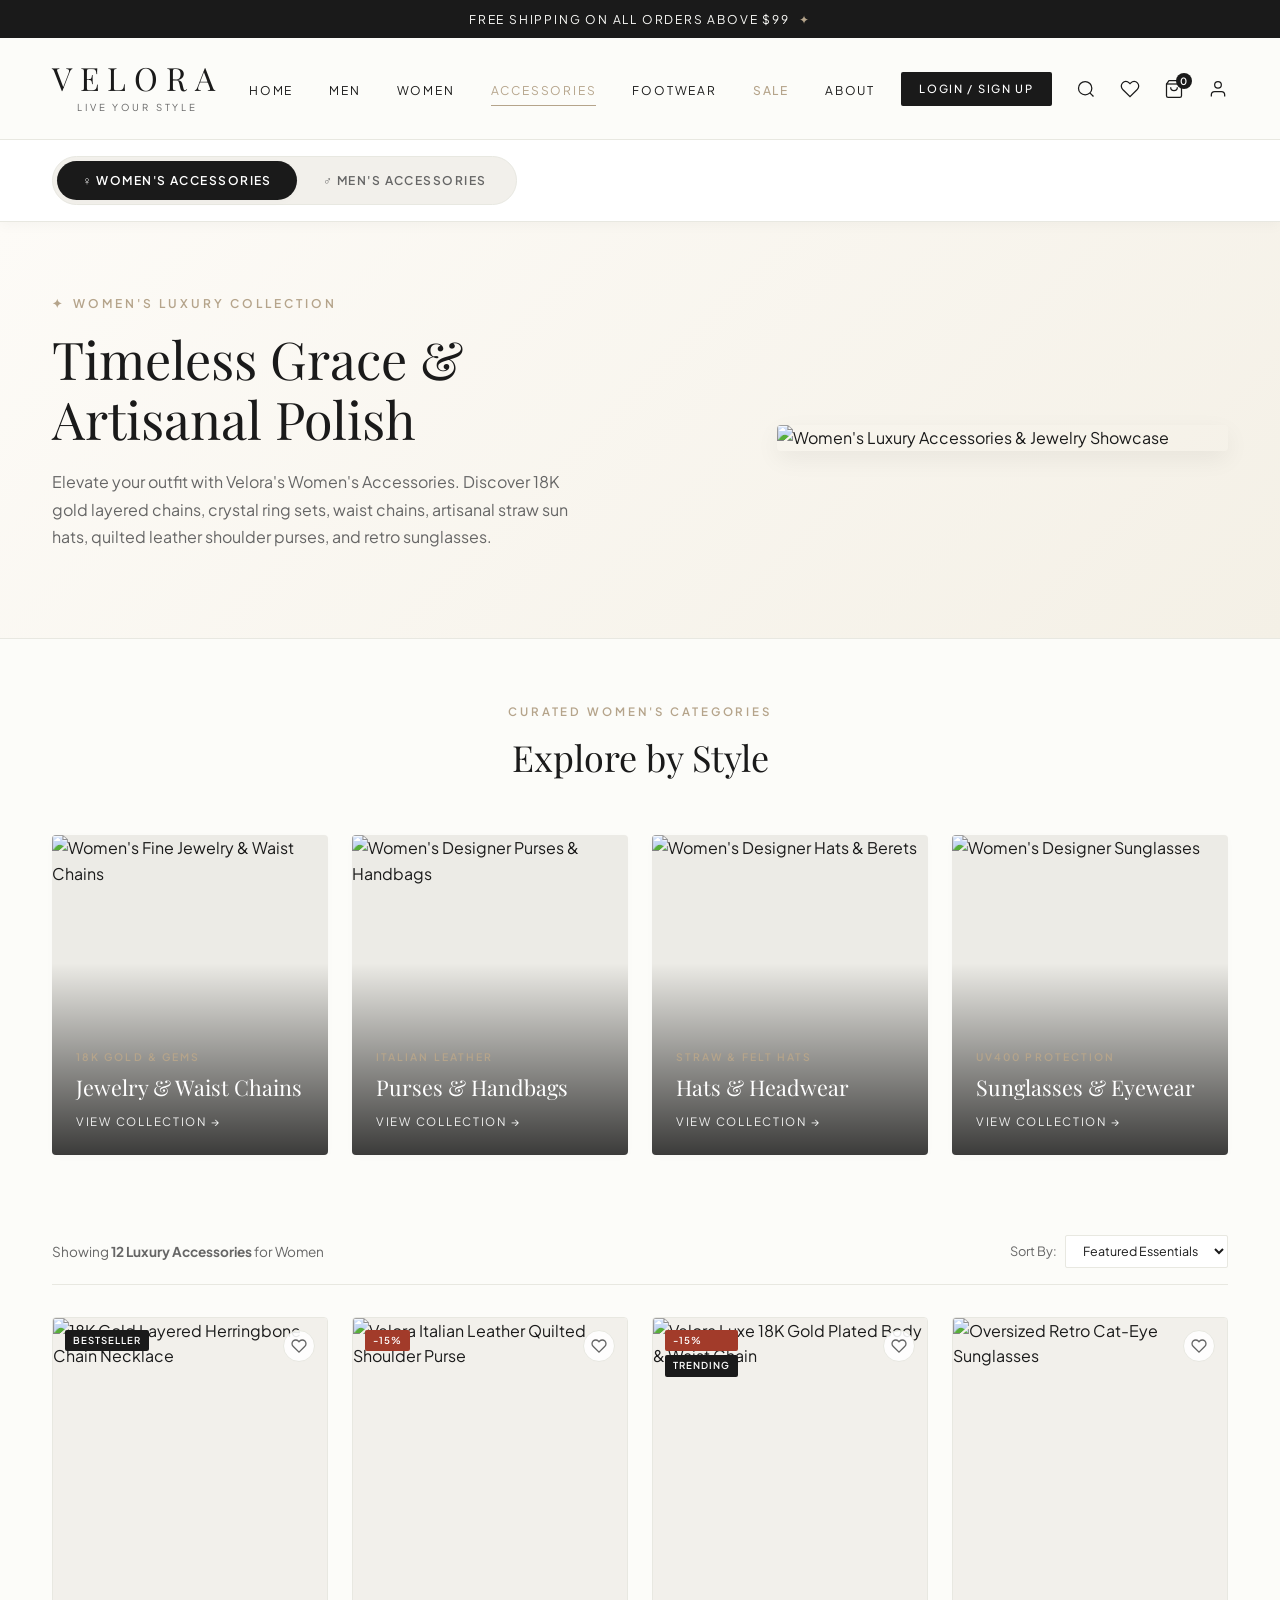
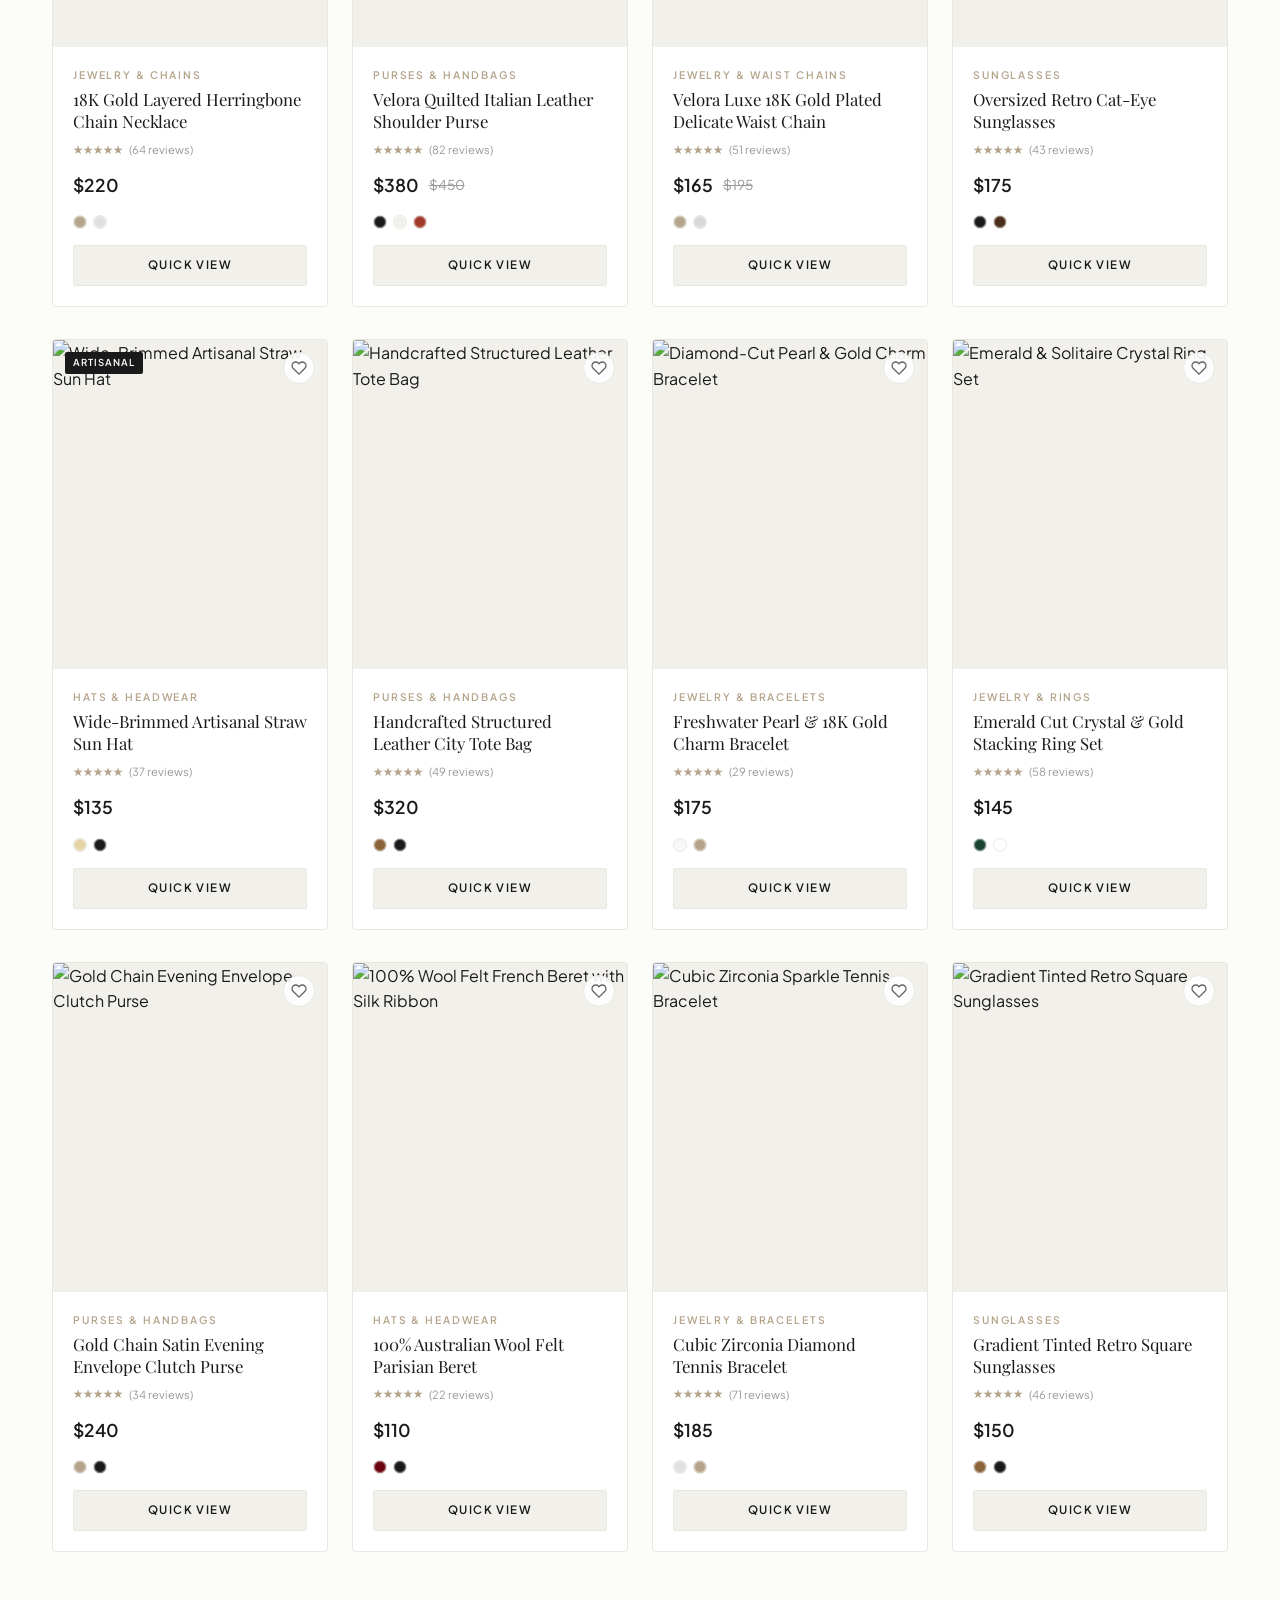
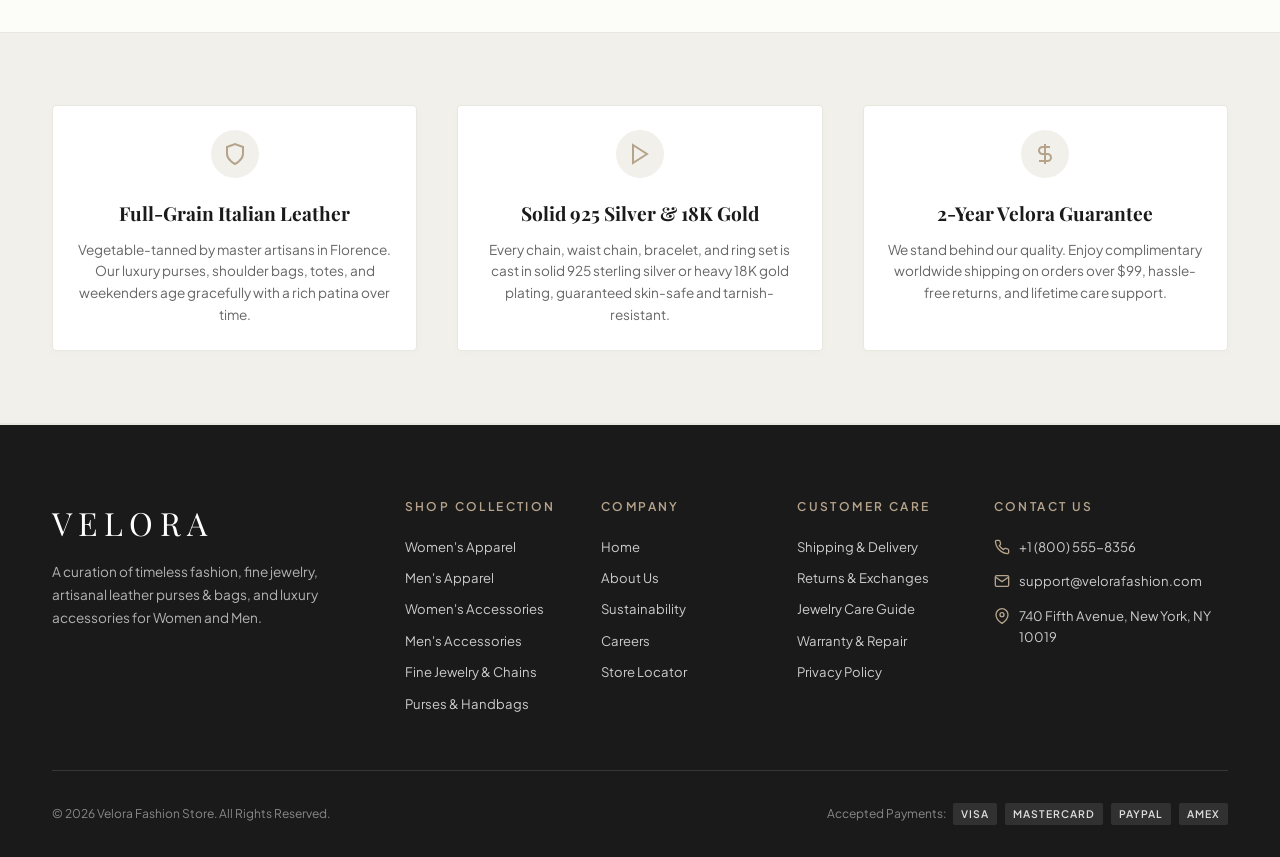
==== commit cf36a4f2: "Update navigation links in accessories.html" ====
--- a/accessories.html
+++ b/accessories.html
@@ -75,8 +75,8 @@
                     <li><a href="men.html" class="nav-link">Men</a></li>
                     <li><a href="women.html" class="nav-link">Women</a></li>
                     <li><a href="accessories.html" class="nav-link active">Accessories</a></li>
-                    <li><a href="#products-women" class="nav-link">New Arrivals</a></li>
-                    <li><a href="#products-women" class="nav-link sale">Sale</a></li>
+                    <li><a href="footwear.html" class="nav-link">Footwear</a></li>
+                    <li><a href="sale.html" class="nav-link sale">Sale</a></li>
                     <li><a href="#footer" class="nav-link">About</a></li>
                 </ul>
             </nav>
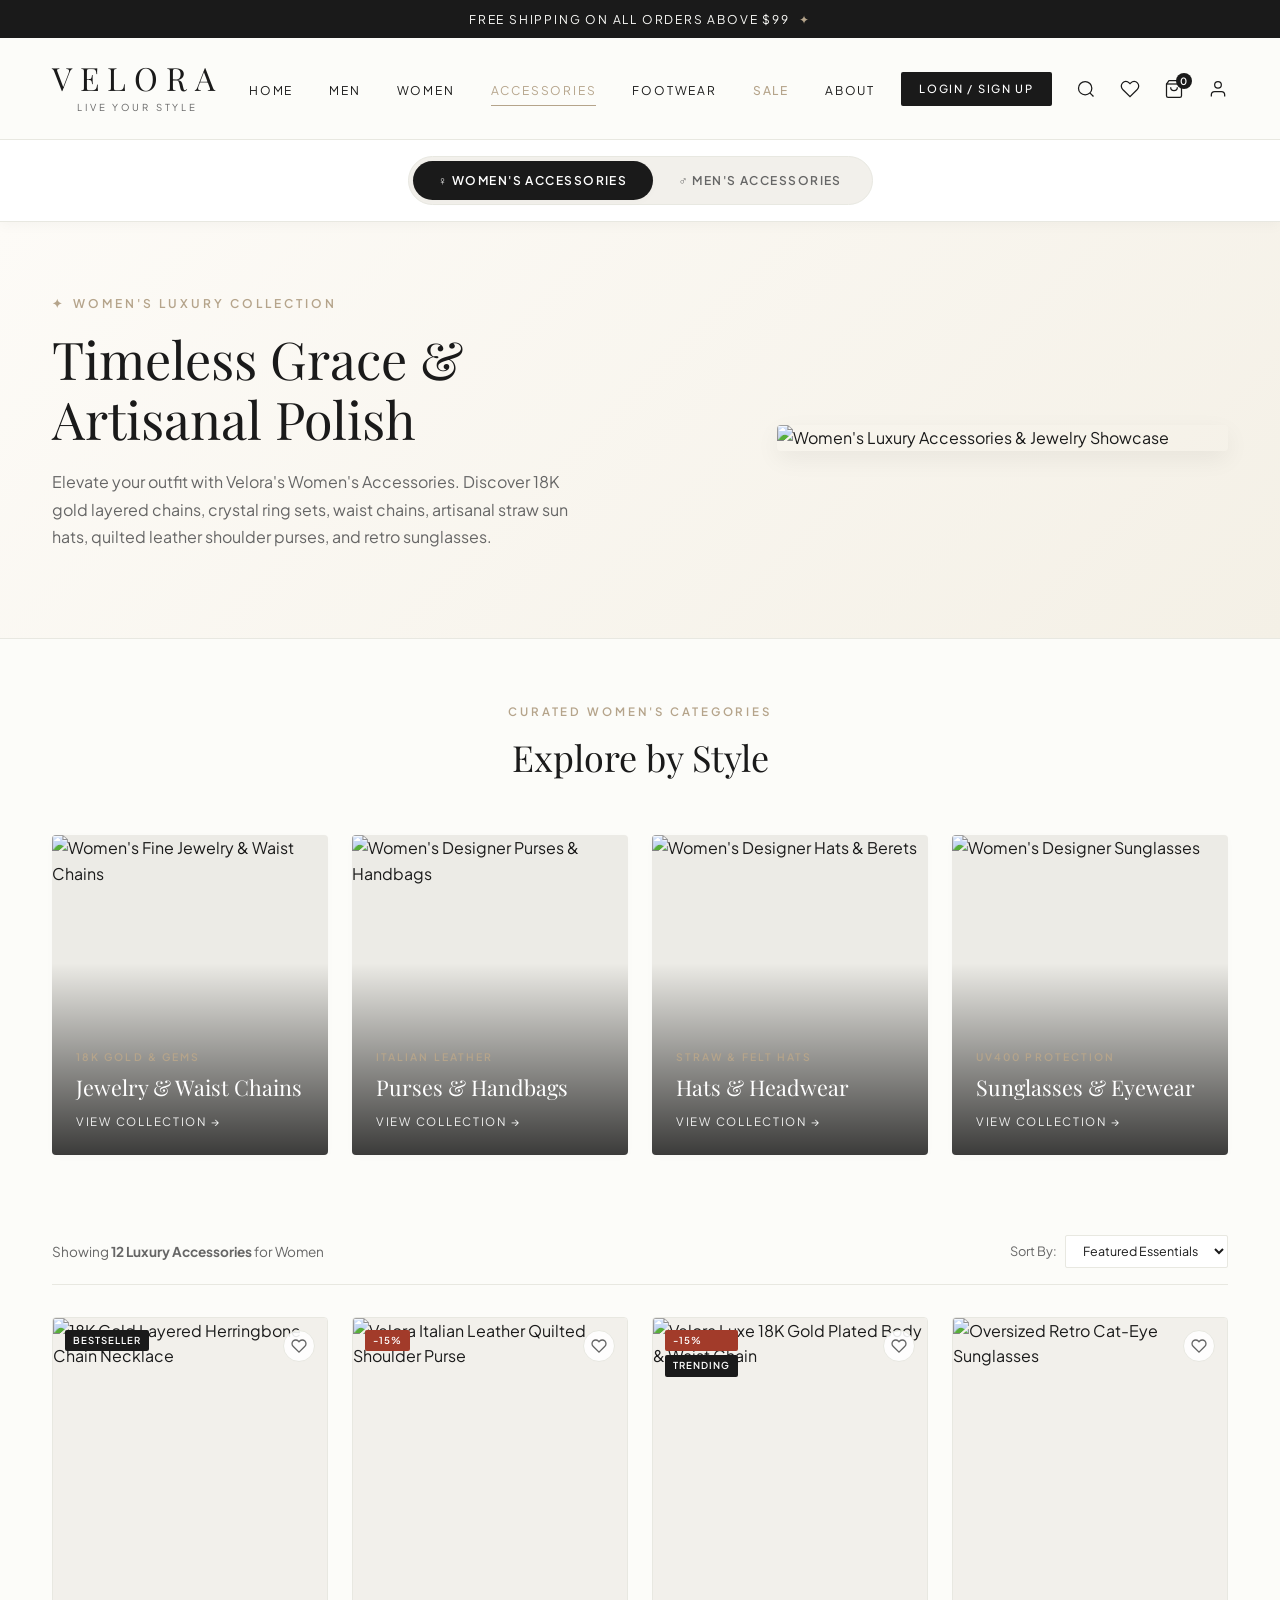
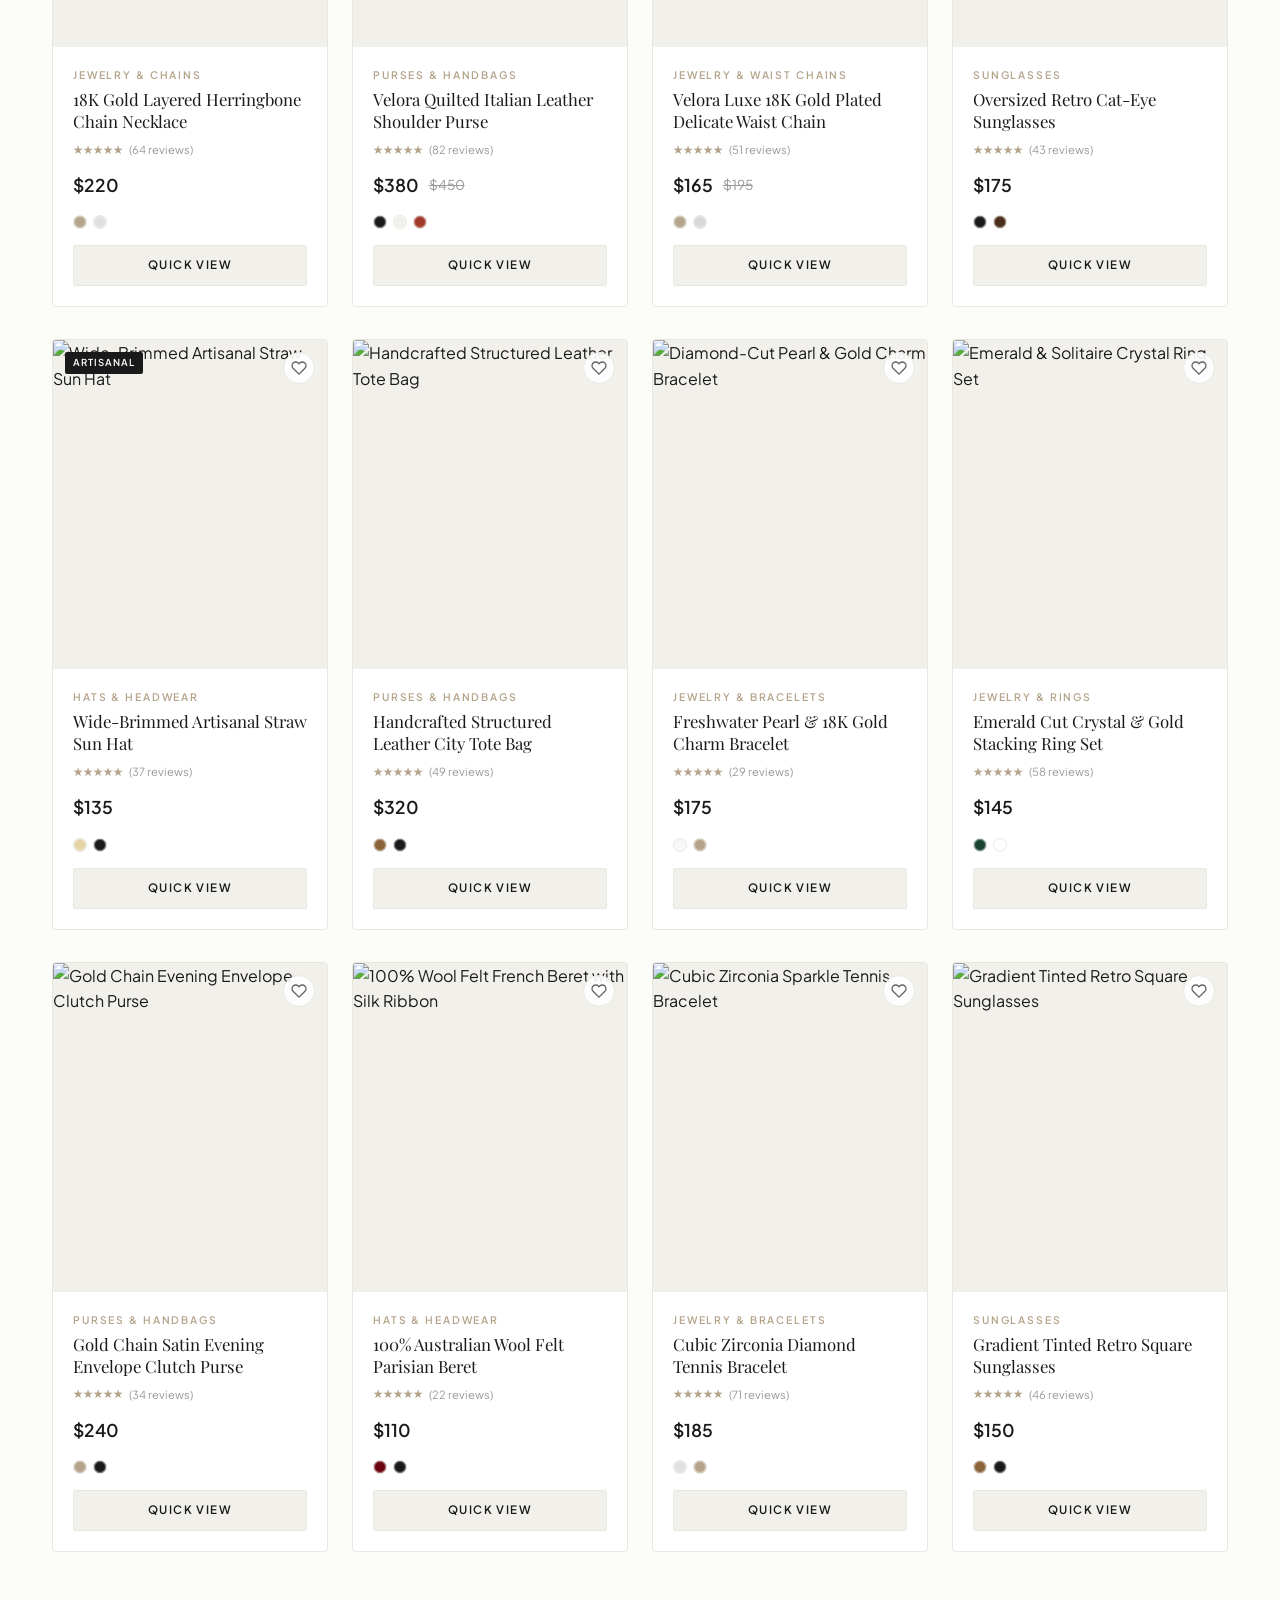
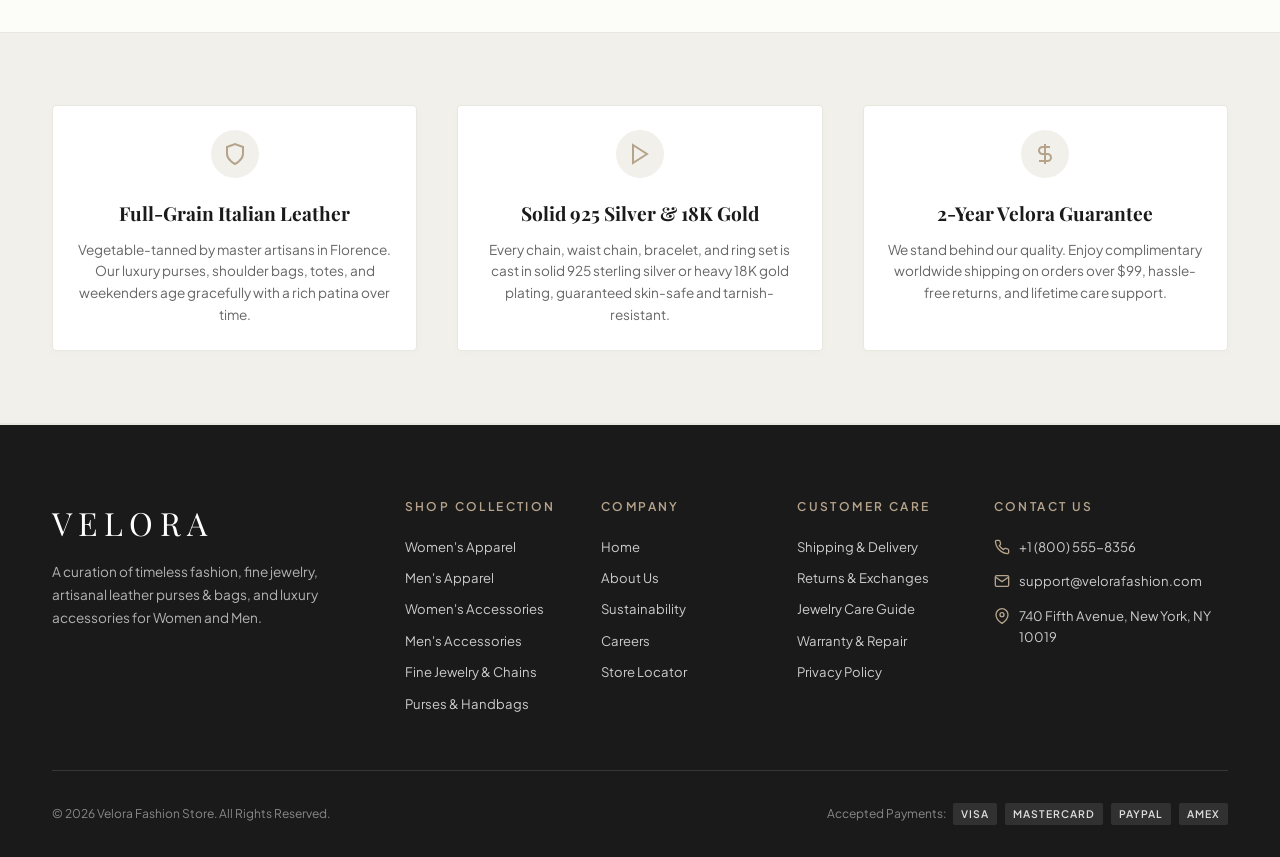
==== commit 22eb3945: "Updated footwear and sales" ====
--- a/accessories.html
+++ b/accessories.html
@@ -20,23 +20,15 @@
 
     <link rel="icon" href="favicon.svg" type="image/svg+xml">
     <style>
-        .product-img,
+.product-img,
 .cat-card-img,
 .acc-hero-banner-img {
     display: block;
     width: 100%;
     height: 100%;
     object-fit: cover;
-    opacity: 0;
-    transition: opacity 0.3s ease;
 }
-
-.product-img.loaded,
-.cat-card-img.loaded,
-.acc-hero-banner-img.loaded {
-    opacity: 1;
-}
-    </style>
+</style>
 </head>
 
 <body>
--- a/accessories_style.css
+++ b/accessories_style.css
@@ -287,11 +287,14 @@
     z-index: 90;
     box-shadow: 0 4px 12px rgba(0, 0, 0, 0.03);
 }
+.gender-switcher-wrapper {
+    top: var(--header-h, 90px);   /* was: top: 73px; */
+}
 
 .gender-switcher-container {
     display: flex;
     align-items: center;
-    justify-content: space-between;
+    justify-content: center;
     flex-wrap: wrap;
     gap: 1rem;
 }
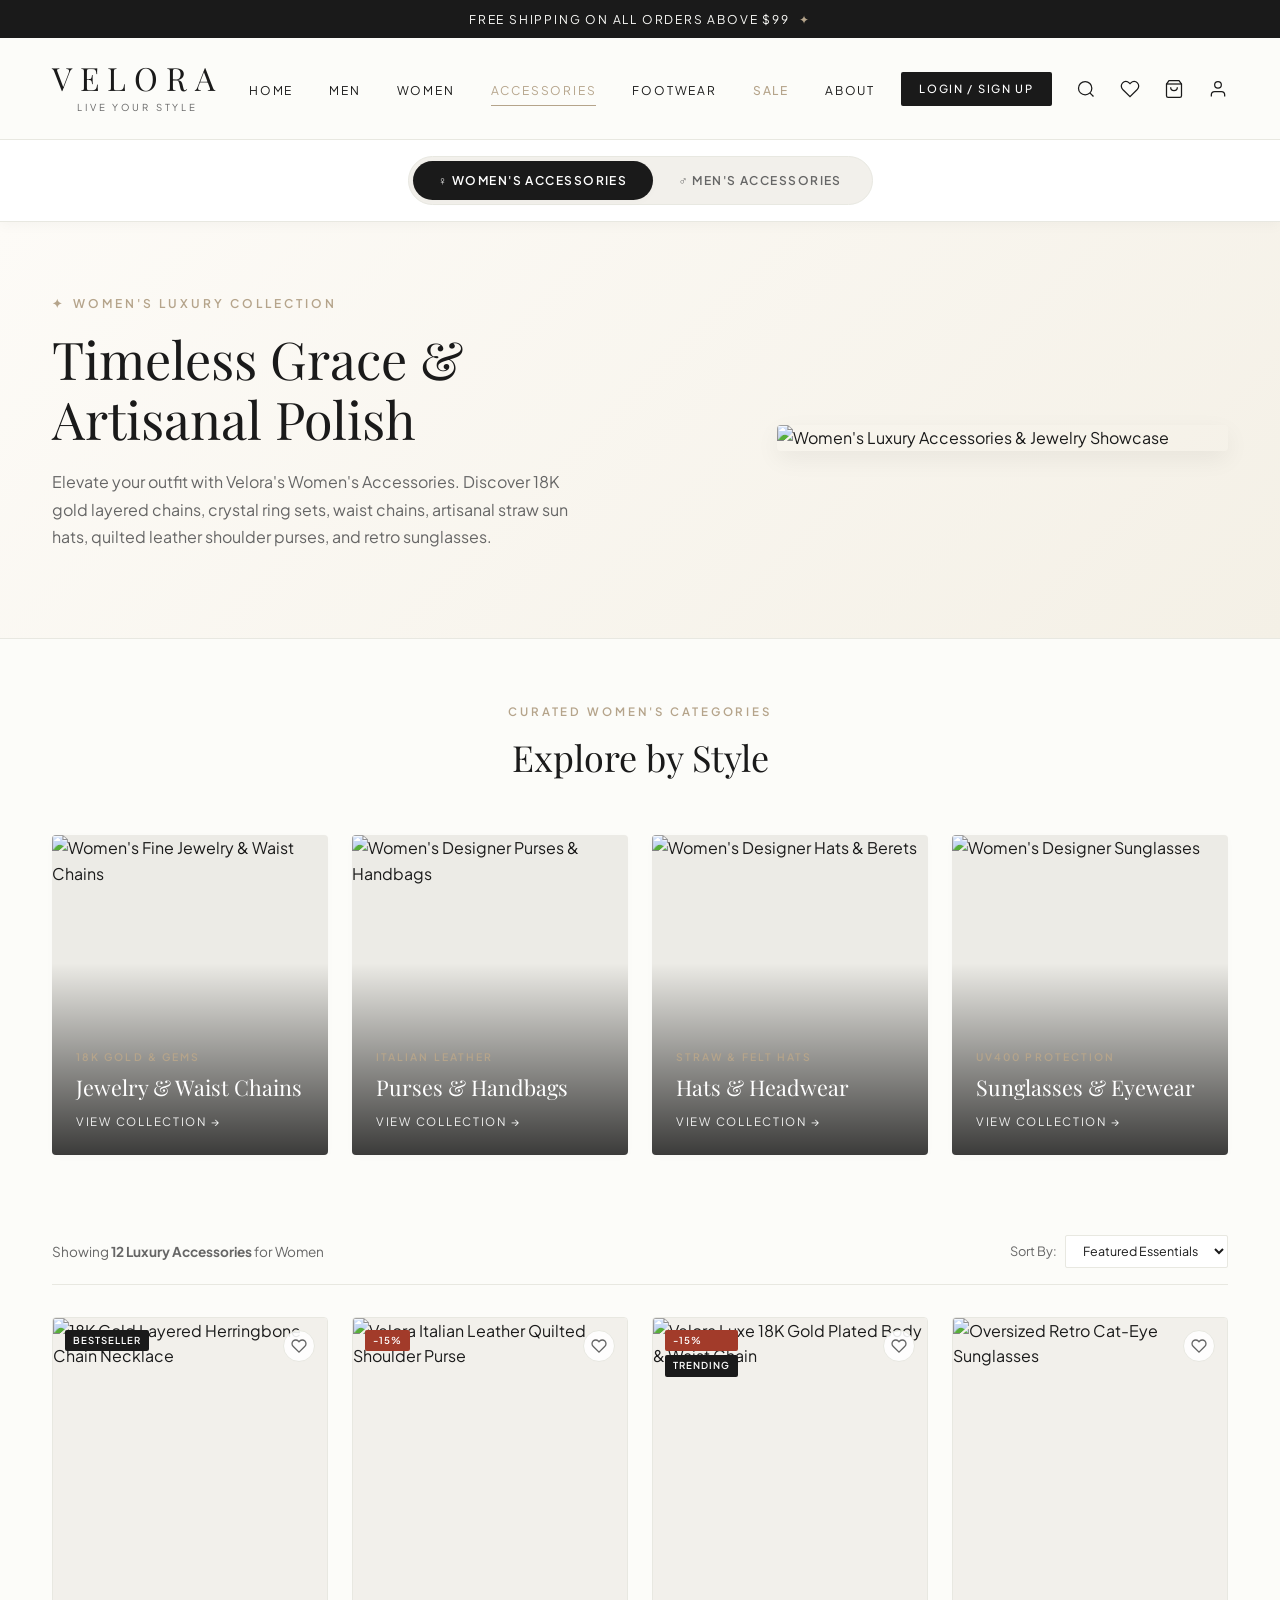
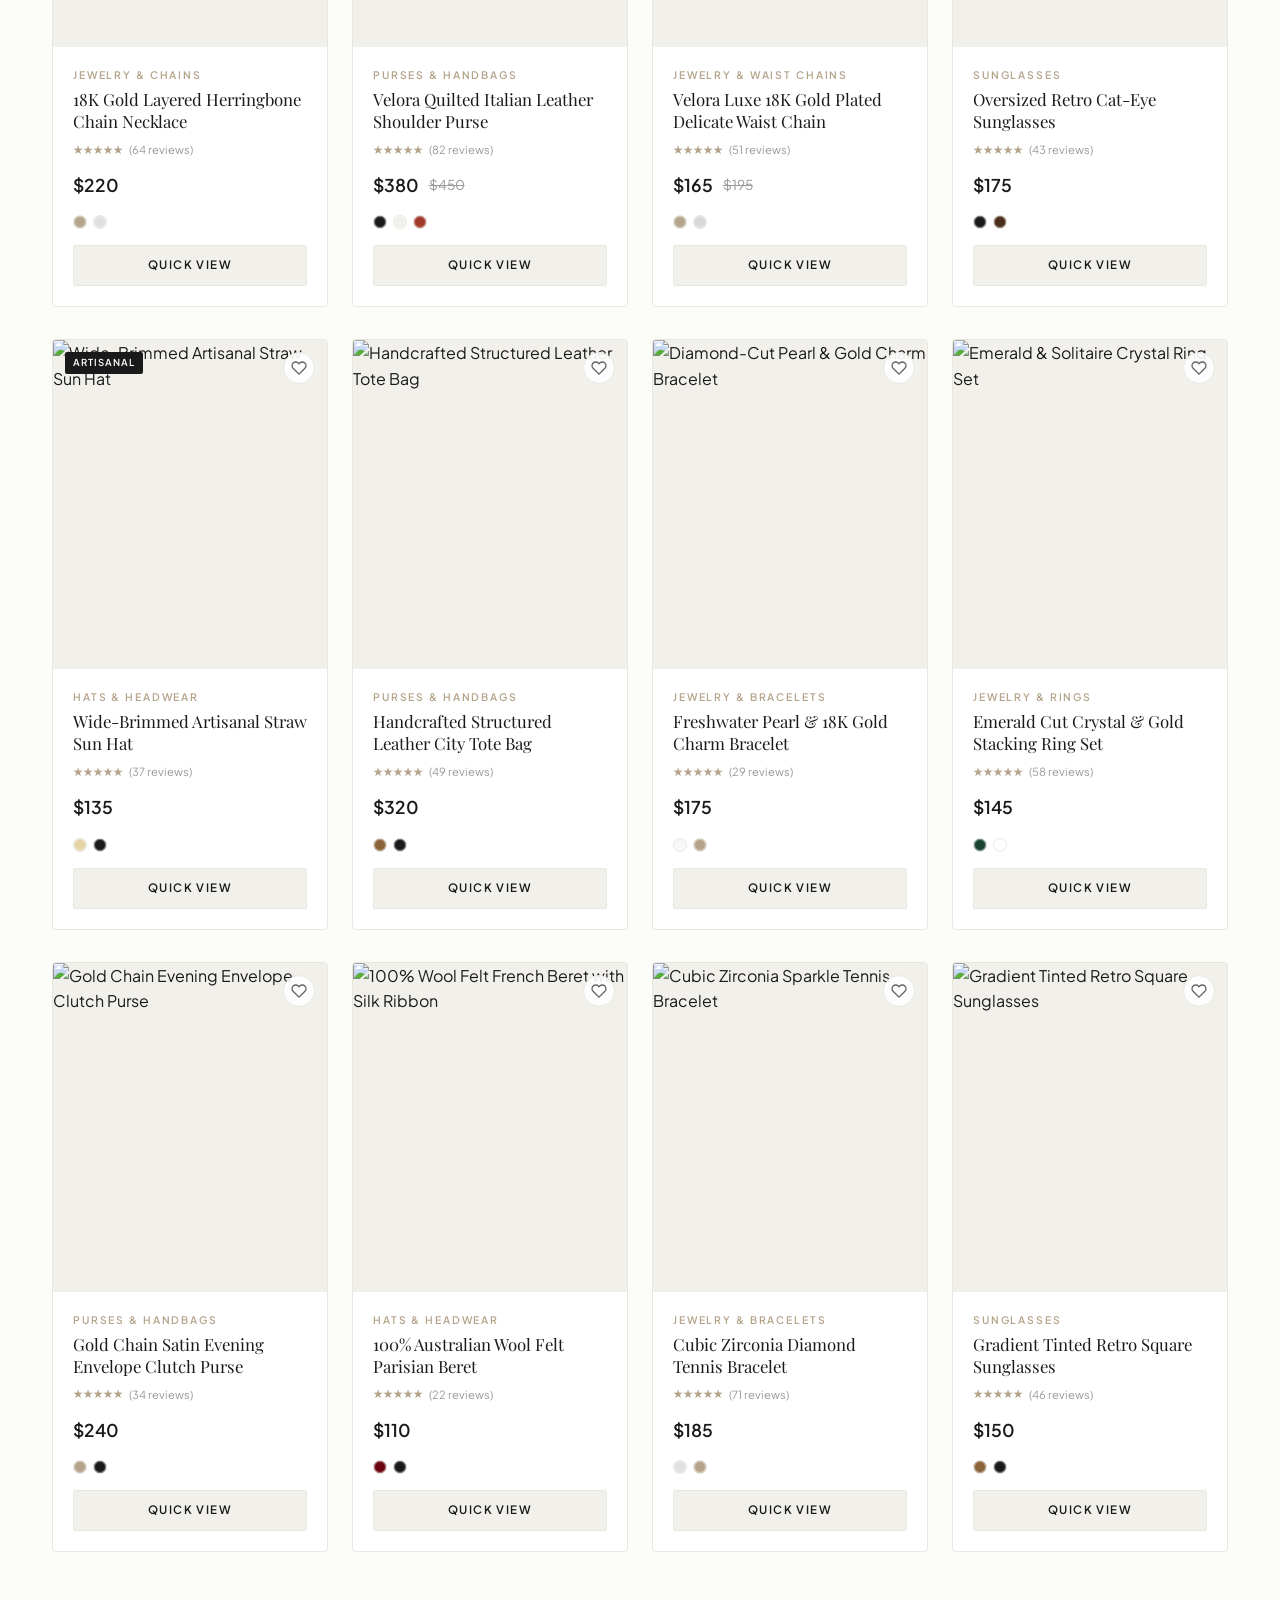
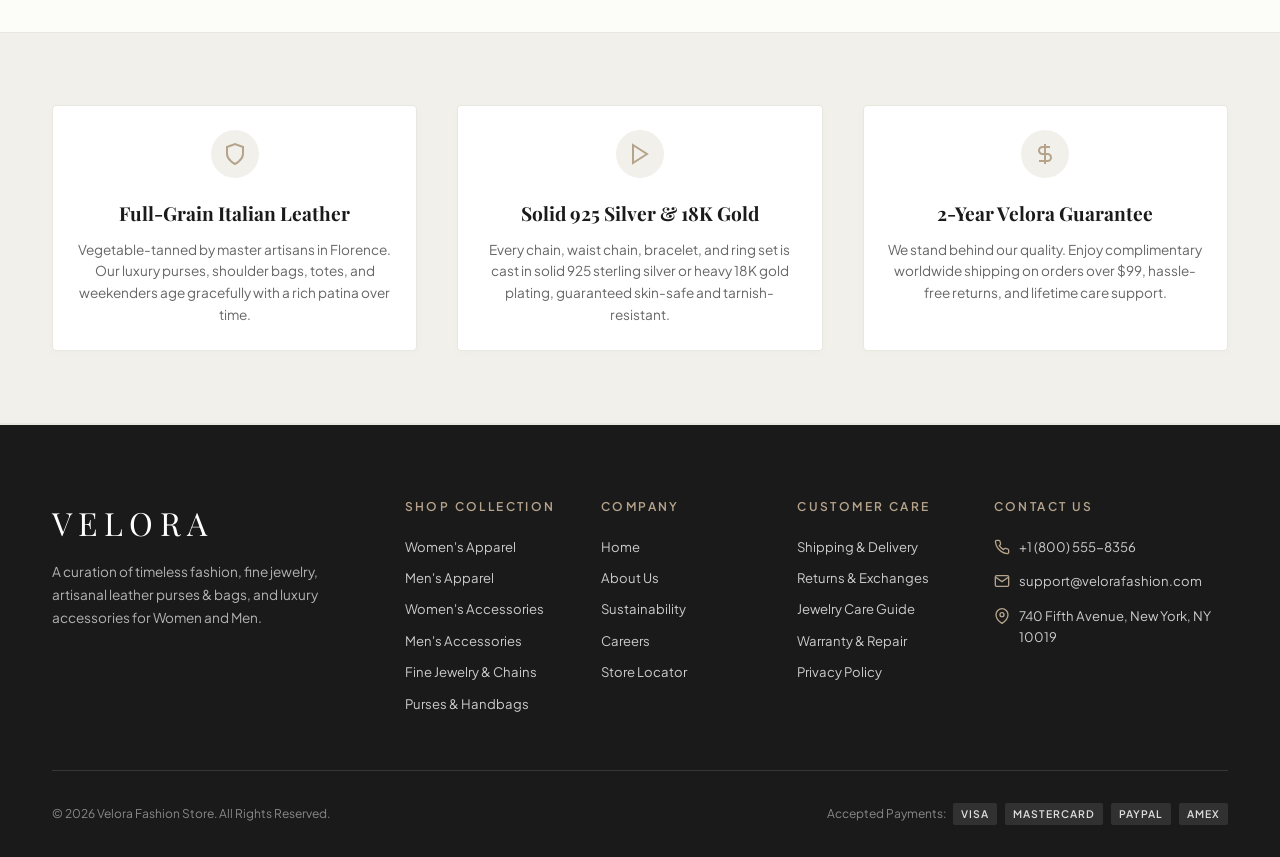
==== commit e7d1f913: "Added cart and whishlist page" ====
--- a/accessories.html
+++ b/accessories.html
@@ -17,6 +17,7 @@
 
     <!-- Dedicated Pure CSS Stylesheet for Accessories -->
     <link rel="stylesheet" href="accessories_style.css">
+  <link rel="stylesheet" href="velora-app.css">
 
     <link rel="icon" href="favicon.svg" type="image/svg+xml">
     <style>
@@ -48,7 +49,7 @@
         <div class="container header-container">
 
             <!-- Brand Logo -->
-            <a href="index.html" class="brand-logo">
+            <a href="home.html" class="brand-logo">
                 <span class="brand-name">Velora</span>
                 <span class="brand-tagline">LIVE YOUR STYLE</span>
             </a>
@@ -63,7 +64,7 @@
             <!-- Main Navigation Bar -->
             <nav class="main-nav">
                 <ul class="nav-list">
-                    <li><a href="index.html" class="nav-link">Home</a></li>
+                    <li><a href="home.html" class="nav-link">Home</a></li>
                     <li><a href="men.html" class="nav-link">Men</a></li>
                     <li><a href="women.html" class="nav-link">Women</a></li>
                     <li><a href="accessories.html" class="nav-link active">Accessories</a></li>
@@ -82,14 +83,14 @@
                         <line x1="21" y1="21" x2="16.65" y2="16.65"></line>
                     </svg>
                 </a>
-                <a href="#login-modal" class="icon-btn" aria-label="Wishlist">
+                <a href="wishlist.html" class="icon-btn" aria-label="Wishlist">
                     <svg fill="none" stroke="currentColor" stroke-width="2" viewBox="0 0 24 24">
                         <path
                             d="M20.84 4.61a5.5 5.5 0 0 0-7.78 0L12 5.67l-1.06-1.06a5.5 5.5 0 0 0-7.78 7.78l1.06 1.06L12 21.23l7.78-7.78 1.06-1.06a5.5 5.5 0 0 0 0-7.78z">
                         </path>
                     </svg>
                 </a>
-                <a href="#login-modal" class="icon-btn" aria-label="Shopping Cart">
+                <a href="cart.html" class="icon-btn" aria-label="Shopping Cart">
                     <svg fill="none" stroke="currentColor" stroke-width="2" viewBox="0 0 24 24">
                         <path d="M6 2L3 6v14a2 2 0 0 0 2 2h14a2 2 0 0 0 2-2V6l-3-4z"></path>
                         <line x1="3" y1="6" x2="21" y2="6"></line>
@@ -233,7 +234,7 @@
                 <div class="products-grid">
 
                     <!-- Women Product 1: 18K Gold Layered Herringbone Chain -->
-                    <div class="product-card" id="w-jewelry">
+                    <div class="product-card" data-product-id="acc-w-18k-gold-layered-herringbone-chain-necklace" id="w-jewelry">
                         <div class="product-badge-group">
                             <span class="badge-tag">Bestseller</span>
                         </div>
@@ -266,7 +267,7 @@
                     </div>
 
                     <!-- Women Product 2: Italian Leather Quilted Shoulder Purse -->
-                    <div class="product-card" id="w-bags">
+                    <div class="product-card" data-product-id="acc-w-velora-quilted-italian-leather-shoulder-purse" id="w-bags">
                         <div class="product-badge-group">
                             <span class="badge-tag sale">-15%</span>
                         </div>
@@ -301,7 +302,7 @@
                     </div>
 
                     <!-- Women Product 3: 18K Gold Plated Body & Waist Chain -->
-                    <div class="product-card">
+                    <div class="product-card" data-product-id="acc-w-velora-luxe-18k-gold-plated-delicate-waist-chain">
                         <div class="product-badge-group">
                             <span class="badge-tag sale">-15%</span>
                             <span class="badge-tag">Trending</span>
@@ -336,7 +337,7 @@
                     </div>
 
                     <!-- Women Product 4: Oversized Retro Cat-Eye Sunglasses -->
-                    <div class="product-card" id="w-sunglasses">
+                    <div class="product-card" data-product-id="acc-w-oversized-retro-cat-eye-sunglasses" id="w-sunglasses">
                         <button class="wishlist-btn" aria-label="Add to Wishlist">
                             <svg fill="none" stroke="currentColor" stroke-width="2" viewBox="0 0 24 24">
                                 <path
@@ -366,7 +367,7 @@
                     </div>
 
                     <!-- Women Product 5: Wide-Brimmed Artisanal Straw Sun Hat -->
-                    <div class="product-card" id="w-hats">
+                    <div class="product-card" data-product-id="acc-w-wide-brimmed-artisanal-straw-sun-hat" id="w-hats">
                         <div class="product-badge-group">
                             <span class="badge-tag">Artisanal</span>
                         </div>
@@ -399,7 +400,7 @@
                     </div>
 
                     <!-- Women Product 6: Handcrafted Structured Leather Tote Bag -->
-                    <div class="product-card">
+                    <div class="product-card" data-product-id="acc-w-handcrafted-structured-leather-city-tote-bag">
                         <button class="wishlist-btn" aria-label="Add to Wishlist">
                             <svg fill="none" stroke="currentColor" stroke-width="2" viewBox="0 0 24 24">
                                 <path
@@ -429,7 +430,7 @@
                     </div>
 
                     <!-- Women Product 7: Diamond-Cut Pearl & Gold Charm Bracelet -->
-                    <div class="product-card">
+                    <div class="product-card" data-product-id="acc-w-freshwater-pearl-and-18k-gold-charm-bracelet">
                         <button class="wishlist-btn" aria-label="Add to Wishlist">
                             <svg fill="none" stroke="currentColor" stroke-width="2" viewBox="0 0 24 24">
                                 <path
@@ -459,7 +460,7 @@
                     </div>
 
                     <!-- Women Product 8: Emerald & Solitaire Crystal Ring Set -->
-                    <div class="product-card">
+                    <div class="product-card" data-product-id="acc-w-emerald-cut-crystal-and-gold-stacking-ring-set">
                         <button class="wishlist-btn" aria-label="Add to Wishlist">
                             <svg fill="none" stroke="currentColor" stroke-width="2" viewBox="0 0 24 24">
                                 <path
@@ -489,7 +490,7 @@
                     </div>
 
                     <!-- Women Product 9: Gold Chain Evening Envelope Clutch Purse -->
-                    <div class="product-card">
+                    <div class="product-card" data-product-id="acc-w-gold-chain-satin-evening-envelope-clutch-purse">
                         <button class="wishlist-btn" aria-label="Add to Wishlist">
                             <svg fill="none" stroke="currentColor" stroke-width="2" viewBox="0 0 24 24">
                                 <path
@@ -519,7 +520,7 @@
                     </div>
 
                     <!-- Women Product 10: 100% Wool Felt French Beret -->
-                    <div class="product-card">
+                    <div class="product-card" data-product-id="acc-w-100-australian-wool-felt-parisian-beret">
                         <button class="wishlist-btn" aria-label="Add to Wishlist">
                             <svg fill="none" stroke="currentColor" stroke-width="2" viewBox="0 0 24 24">
                                 <path
@@ -549,7 +550,7 @@
                     </div>
 
                     <!-- Women Product 11: Cubic Zirconia Sparkle Tennis Bracelet -->
-                    <div class="product-card">
+                    <div class="product-card" data-product-id="acc-w-cubic-zirconia-diamond-tennis-bracelet">
                         <button class="wishlist-btn" aria-label="Add to Wishlist">
                             <svg fill="none" stroke="currentColor" stroke-width="2" viewBox="0 0 24 24">
                                 <path
@@ -580,7 +581,7 @@
                     </div>
 
                     <!-- Women Product 12: Gradient Tinted Retro Square Sunglasses -->
-                    <div class="product-card">
+                    <div class="product-card" data-product-id="acc-w-gradient-tinted-retro-square-sunglasses">
                         <button class="wishlist-btn" aria-label="Add to Wishlist">
                             <svg fill="none" stroke="currentColor" stroke-width="2" viewBox="0 0 24 24">
                                 <path
@@ -715,7 +716,7 @@
                 <div class="products-grid">
 
                     <!-- Product 1: Weekender Leather Bag / Purse -->
-                    <div class="product-card" id="m-bags">
+                    <div class="product-card" data-product-id="acc-m-velora-heritage-leather-weekender-bag" id="m-bags">
                         <div class="product-badge-group">
                             <span class="badge-tag sale">-18%</span>
                             <span class="badge-tag">Bestseller</span>
@@ -752,7 +753,7 @@
                     </div>
 
                     <!-- Product 2: Italian Suede Loafers / Shoes -->
-                    <div class="product-card" id="m-footwear">
+                    <div class="product-card" data-product-id="acc-m-artisanal-italian-suede-penny-loafers" id="m-footwear">
                         <div class="product-badge-group">
                             <span class="badge-tag">New</span>
                         </div>
@@ -785,7 +786,7 @@
                     </div>
 
                     <!-- Product 3: 925 Sterling Silver Cuban Link Chain -->
-                    <div class="product-card" id="m-chains">
+                    <div class="product-card" data-product-id="acc-m-925-sterling-silver-heavy-cuban-link-chain" id="m-chains">
                         <div class="product-badge-group">
                             <span class="badge-tag">Handmade</span>
                         </div>
@@ -818,7 +819,7 @@
                     </div>
 
                     <!-- Product 4: Black Onyx Gold Signet Ring -->
-                    <div class="product-card" id="m-rings">
+                    <div class="product-card" data-product-id="acc-m-18k-gold-plated-black-onyx-signet-ring" id="m-rings">
                         <div class="product-badge-group">
                             <span class="badge-tag sale">-20%</span>
                         </div>
@@ -852,7 +853,7 @@
                     </div>
 
                     <!-- Product 5: City Leather Crossbody Purse Bag -->
-                    <div class="product-card">
+                    <div class="product-card" data-product-id="acc-m-structured-leather-city-crossbody-purse">
                         <button class="wishlist-btn" aria-label="Add to Wishlist">
                             <svg fill="none" stroke="currentColor" stroke-width="2" viewBox="0 0 24 24">
                                 <path
@@ -882,7 +883,7 @@
                     </div>
 
                     <!-- Product 6: Chelsea Leather Boots / Shoes -->
-                    <div class="product-card">
+                    <div class="product-card" data-product-id="acc-m-goodyear-welted-chelsea-leather-boots">
                         <div class="product-badge-group">
                             <span class="badge-tag">Handcrafted</span>
                         </div>
@@ -915,7 +916,7 @@
                     </div>
 
                     <!-- Product 7: 18K Gold Plated Bar Pendant Chain -->
-                    <div class="product-card">
+                    <div class="product-card" data-product-id="acc-m-18k-gold-plated-minimalist-bar-pendant-chain">
                         <button class="wishlist-btn" aria-label="Add to Wishlist">
                             <svg fill="none" stroke="currentColor" stroke-width="2" viewBox="0 0 24 24">
                                 <path
@@ -945,7 +946,7 @@
                     </div>
 
                     <!-- Product 8: Brushed Titanium & Sapphire Ring -->
-                    <div class="product-card">
+                    <div class="product-card" data-product-id="acc-m-brushed-titanium-and-sapphire-signet-ring">
                         <button class="wishlist-btn" aria-label="Add to Wishlist">
                             <svg fill="none" stroke="currentColor" stroke-width="2" viewBox="0 0 24 24">
                                 <path
@@ -976,7 +977,7 @@
                     </div>
 
                     <!-- Product 9: Automatic Mechanical Chronograph Watch -->
-                    <div class="product-card">
+                    <div class="product-card" data-product-id="acc-m-automatic-mechanical-chronograph-watch">
                         <div class="product-badge-group">
                             <span class="badge-tag sale">-13%</span>
                             <span class="badge-tag">Luxury</span>
@@ -1011,7 +1012,7 @@
                     </div>
 
                     <!-- Product 10: Vintage Square Acetate Sunglasses -->
-                    <div class="product-card">
+                    <div class="product-card" data-product-id="acc-m-vintage-square-acetate-sunglasses">
                         <button class="wishlist-btn" aria-label="Add to Wishlist">
                             <svg fill="none" stroke="currentColor" stroke-width="2" viewBox="0 0 24 24">
                                 <path
@@ -1041,7 +1042,7 @@
                     </div>
 
                     <!-- Product 11: Full-Grain Italian Leather Dress Belt -->
-                    <div class="product-card">
+                    <div class="product-card" data-product-id="acc-m-full-grain-italian-leather-reversible-dress-belt">
                         <button class="wishlist-btn" aria-label="Add to Wishlist">
                             <svg fill="none" stroke="currentColor" stroke-width="2" viewBox="0 0 24 24">
                                 <path
@@ -1072,7 +1073,7 @@
                     </div>
 
                     <!-- Product 12: Bifold Leather Cardholder Purse & Wallet -->
-                    <div class="product-card">
+                    <div class="product-card" data-product-id="acc-m-slim-bifold-leather-cardholder-wallet-purse">
                         <button class="wishlist-btn" aria-label="Add to Wishlist">
                             <svg fill="none" stroke="currentColor" stroke-width="2" viewBox="0 0 24 24">
                                 <path
@@ -1150,7 +1151,7 @@
     </section>
 
     <!-- PURE CSS QUICK VIEW MODALS FOR WOMEN -->
-    <div id="quick-view-w1" class="modal-overlay">
+    <div id="quick-view-w1" class="modal-overlay" data-product-id="acc-w-18k-gold-layered-herringbone-chain-necklace">
         <div class="modal-box">
             <a href="#products-women" class="modal-close" aria-label="Close Modal">&times;</a>
             <div class="quickview-grid">
@@ -1171,7 +1172,7 @@
         </div>
     </div>
 
-    <div id="quick-view-w2" class="modal-overlay">
+    <div id="quick-view-w2" class="modal-overlay" data-product-id="acc-w-velora-quilted-italian-leather-shoulder-purse">
         <div class="modal-box">
             <a href="#products-women" class="modal-close" aria-label="Close Modal">&times;</a>
             <div class="quickview-grid">
@@ -1193,7 +1194,7 @@
         </div>
     </div>
 
-    <div id="quick-view-w3" class="modal-overlay">
+    <div id="quick-view-w3" class="modal-overlay" data-product-id="acc-w-velora-luxe-18k-gold-plated-delicate-waist-chain">
         <div class="modal-box">
             <a href="#products-women" class="modal-close" aria-label="Close Modal">&times;</a>
             <div class="quickview-grid">
@@ -1215,7 +1216,7 @@
         </div>
     </div>
 
-    <div id="quick-view-w4" class="modal-overlay">
+    <div id="quick-view-w4" class="modal-overlay" data-product-id="acc-w-oversized-retro-cat-eye-sunglasses">
         <div class="modal-box">
             <a href="#products-women" class="modal-close" aria-label="Close Modal">&times;</a>
             <div class="quickview-grid">
@@ -1236,7 +1237,7 @@
         </div>
     </div>
 
-    <div id="quick-view-w5" class="modal-overlay">
+    <div id="quick-view-w5" class="modal-overlay" data-product-id="acc-w-wide-brimmed-artisanal-straw-sun-hat">
         <div class="modal-box">
             <a href="#products-women" class="modal-close" aria-label="Close Modal">&times;</a>
             <div class="quickview-grid">
@@ -1257,7 +1258,7 @@
         </div>
     </div>
 
-    <div id="quick-view-w6" class="modal-overlay">
+    <div id="quick-view-w6" class="modal-overlay" data-product-id="acc-w-handcrafted-structured-leather-city-tote-bag">
         <div class="modal-box">
             <a href="#products-women" class="modal-close" aria-label="Close Modal">&times;</a>
             <div class="quickview-grid">
@@ -1278,7 +1279,7 @@
         </div>
     </div>
 
-    <div id="quick-view-w7" class="modal-overlay">
+    <div id="quick-view-w7" class="modal-overlay" data-product-id="acc-w-freshwater-pearl-and-18k-gold-charm-bracelet">
         <div class="modal-box">
             <a href="#products-women" class="modal-close" aria-label="Close Modal">&times;</a>
             <div class="quickview-grid">
@@ -1299,7 +1300,7 @@
         </div>
     </div>
 
-    <div id="quick-view-w8" class="modal-overlay">
+    <div id="quick-view-w8" class="modal-overlay" data-product-id="acc-w-emerald-cut-crystal-and-gold-stacking-ring-set">
         <div class="modal-box">
             <a href="#products-women" class="modal-close" aria-label="Close Modal">&times;</a>
             <div class="quickview-grid">
@@ -1320,7 +1321,7 @@
         </div>
     </div>
 
-    <div id="quick-view-w9" class="modal-overlay">
+    <div id="quick-view-w9" class="modal-overlay" data-product-id="acc-w-gold-chain-satin-evening-envelope-clutch-purse">
         <div class="modal-box">
             <a href="#products-women" class="modal-close" aria-label="Close Modal">&times;</a>
             <div class="quickview-grid">
@@ -1341,7 +1342,7 @@
         </div>
     </div>
 
-    <div id="quick-view-w10" class="modal-overlay">
+    <div id="quick-view-w10" class="modal-overlay" data-product-id="acc-w-100-australian-wool-felt-parisian-beret">
         <div class="modal-box">
             <a href="#products-women" class="modal-close" aria-label="Close Modal">&times;</a>
             <div class="quickview-grid">
@@ -1362,7 +1363,7 @@
         </div>
     </div>
 
-    <div id="quick-view-w11" class="modal-overlay">
+    <div id="quick-view-w11" class="modal-overlay" data-product-id="acc-w-cubic-zirconia-diamond-tennis-bracelet">
         <div class="modal-box">
             <a href="#products-women" class="modal-close" aria-label="Close Modal">&times;</a>
             <div class="quickview-grid">
@@ -1383,7 +1384,7 @@
         </div>
     </div>
 
-    <div id="quick-view-w12" class="modal-overlay">
+    <div id="quick-view-w12" class="modal-overlay" data-product-id="acc-w-gradient-tinted-retro-square-sunglasses">
         <div class="modal-box">
             <a href="#products-women" class="modal-close" aria-label="Close Modal">&times;</a>
             <div class="quickview-grid">
@@ -1405,7 +1406,7 @@
     </div>
 
     <!-- PURE CSS QUICK VIEW MODALS FOR MEN -->
-    <div id="quick-view-m1" class="modal-overlay">
+    <div id="quick-view-m1" class="modal-overlay" data-product-id="acc-m-velora-heritage-leather-weekender-bag">
         <div class="modal-box">
             <a href="#products-men" class="modal-close" aria-label="Close Modal">&times;</a>
             <div class="quickview-grid">
@@ -1427,7 +1428,7 @@
         </div>
     </div>
 
-    <div id="quick-view-m2" class="modal-overlay">
+    <div id="quick-view-m2" class="modal-overlay" data-product-id="acc-m-artisanal-italian-suede-penny-loafers">
         <div class="modal-box">
             <a href="#products-men" class="modal-close" aria-label="Close Modal">&times;</a>
             <div class="quickview-grid">
@@ -1448,7 +1449,7 @@
         </div>
     </div>
 
-    <div id="quick-view-m3" class="modal-overlay">
+    <div id="quick-view-m3" class="modal-overlay" data-product-id="acc-m-925-sterling-silver-heavy-cuban-link-chain">
         <div class="modal-box">
             <a href="#products-men" class="modal-close" aria-label="Close Modal">&times;</a>
             <div class="quickview-grid">
@@ -1469,7 +1470,7 @@
         </div>
     </div>
 
-    <div id="quick-view-m4" class="modal-overlay">
+    <div id="quick-view-m4" class="modal-overlay" data-product-id="acc-m-18k-gold-plated-black-onyx-signet-ring">
         <div class="modal-box">
             <a href="#products-men" class="modal-close" aria-label="Close Modal">&times;</a>
             <div class="quickview-grid">
@@ -1491,7 +1492,7 @@
         </div>
     </div>
 
-    <div id="quick-view-m5" class="modal-overlay">
+    <div id="quick-view-m5" class="modal-overlay" data-product-id="acc-m-structured-leather-city-crossbody-purse">
         <div class="modal-box">
             <a href="#products-men" class="modal-close" aria-label="Close Modal">&times;</a>
             <div class="quickview-grid">
@@ -1512,7 +1513,7 @@
         </div>
     </div>
 
-    <div id="quick-view-m6" class="modal-overlay">
+    <div id="quick-view-m6" class="modal-overlay" data-product-id="acc-m-goodyear-welted-chelsea-leather-boots">
         <div class="modal-box">
             <a href="#products-men" class="modal-close" aria-label="Close Modal">&times;</a>
             <div class="quickview-grid">
@@ -1533,7 +1534,7 @@
         </div>
     </div>
 
-    <div id="quick-view-m7" class="modal-overlay">
+    <div id="quick-view-m7" class="modal-overlay" data-product-id="acc-m-18k-gold-plated-minimalist-bar-pendant-chain">
         <div class="modal-box">
             <a href="#products-men" class="modal-close" aria-label="Close Modal">&times;</a>
             <div class="quickview-grid">
@@ -1554,7 +1555,7 @@
         </div>
     </div>
 
-    <div id="quick-view-m8" class="modal-overlay">
+    <div id="quick-view-m8" class="modal-overlay" data-product-id="acc-m-brushed-titanium-and-sapphire-signet-ring">
         <div class="modal-box">
             <a href="#products-men" class="modal-close" aria-label="Close Modal">&times;</a>
             <div class="quickview-grid">
@@ -1575,7 +1576,7 @@
         </div>
     </div>
 
-    <div id="quick-view-m9" class="modal-overlay">
+    <div id="quick-view-m9" class="modal-overlay" data-product-id="acc-m-automatic-mechanical-chronograph-watch">
         <div class="modal-box">
             <a href="#products-men" class="modal-close" aria-label="Close Modal">&times;</a>
             <div class="quickview-grid">
@@ -1597,7 +1598,7 @@
         </div>
     </div>
 
-    <div id="quick-view-m10" class="modal-overlay">
+    <div id="quick-view-m10" class="modal-overlay" data-product-id="acc-m-vintage-square-acetate-sunglasses">
         <div class="modal-box">
             <a href="#products-men" class="modal-close" aria-label="Close Modal">&times;</a>
             <div class="quickview-grid">
@@ -1618,7 +1619,7 @@
         </div>
     </div>
 
-    <div id="quick-view-m11" class="modal-overlay">
+    <div id="quick-view-m11" class="modal-overlay" data-product-id="acc-m-full-grain-italian-leather-reversible-dress-belt">
         <div class="modal-box">
             <a href="#products-men" class="modal-close" aria-label="Close Modal">&times;</a>
             <div class="quickview-grid">
@@ -1639,7 +1640,7 @@
         </div>
     </div>
 
-    <div id="quick-view-m12" class="modal-overlay">
+    <div id="quick-view-m12" class="modal-overlay" data-product-id="acc-m-slim-bifold-leather-cardholder-wallet-purse">
         <div class="modal-box">
             <a href="#products-men" class="modal-close" aria-label="Close Modal">&times;</a>
             <div class="quickview-grid">
@@ -1745,7 +1746,7 @@
                 <div>
                     <h4 class="footer-col-title">Company</h4>
                     <div class="footer-links">
-                        <a href="index.html">Home</a>
+                        <a href="home.html">Home</a>
                         <a href="#footer">About Us</a>
                         <a href="#footer">Sustainability</a>
                         <a href="#footer">Careers</a>
@@ -1812,22 +1813,15 @@
         </div>
     </footer>
 
-    <script>
-document.querySelectorAll('img').forEach(img => {
-    if (img.complete) {
-        img.classList.add('loaded');
-    } else {
-        img.addEventListener('load', () => {
-            img.classList.add('loaded');
-        });
-
-        img.addEventListener('error', () => {
-            img.classList.add('loaded');
-        });
-    }
-});
-</script>
-
+
+  <!-- Velora shared JavaScript (deferred; order matters: storage -> products -> store -> header -> app) -->
+  <script src="js/storage.js" defer></script>
+  <script src="js/products.js" defer></script>
+  <script src="js/store.js" defer></script>
+  <script src="js/header.js" defer></script>
+  <script src="js/app.js" defer></script>
+  <script src="js/cart-ui.js" defer></script>
+  <script src="js/wishlist-ui.js" defer></script>
 </body>
 
 </html>
--- a/velora-app.css
+++ b/velora-app.css
@@ -0,0 +1,792 @@
+/*
+ * Velora shared app styles.
+ * Loaded on every page after the page stylesheet. Only covers state that the
+ * JavaScript layer adds (badges, wishlist/cart membership); page design stays
+ * in each page's own stylesheet.
+ */
+
+/* Header badges: hide when the count is zero, line up when both are shown. */
+.header-actions .cart-badge.is-empty {
+  display: none;
+}
+
+.header-actions .cart-badge {
+  min-width: 16px;
+  width: auto;
+  padding: 0 4px;
+  box-sizing: border-box;
+}
+
+.header-actions .wishlist-badge {
+  background-color: var(--color-accent, #b5a48b);
+}
+
+/* Logged-in greeting on the auth button. */
+.btn-auth.is-logged-in {
+  text-transform: none;
+  letter-spacing: 0.04em;
+}
+
+/* Wishlist button state on catalog cards (accessories, footwear, sale). */
+.wishlist-btn.active {
+  color: #e63946;
+}
+
+.wishlist-btn.active svg {
+  fill: currentColor;
+}
+
+/* ------------------------------------------------------------------ */
+/* Toast feedback                                                      */
+/* ------------------------------------------------------------------ */
+.velora-toast-host {
+  position: fixed;
+  left: 50%;
+  bottom: 1.5rem;
+  transform: translateX(-50%);
+  z-index: 1200;
+  width: min(92vw, 480px);
+  pointer-events: none;
+}
+
+.velora-toast {
+  display: flex;
+  align-items: center;
+  gap: 1rem;
+  background-color: var(--color-primary, #1a1a1a);
+  color: #ffffff;
+  padding: 0.85rem 1rem 0.85rem 1.25rem;
+  border-radius: var(--radius-md, 2px);
+  box-shadow: 0 12px 32px rgba(0, 0, 0, 0.18);
+  font-family: var(--font-sans, sans-serif);
+  font-size: 0.8rem;
+  opacity: 0;
+  transform: translateY(12px);
+  transition: opacity 0.25s ease, transform 0.25s ease;
+  pointer-events: auto;
+}
+
+.velora-toast.is-visible {
+  opacity: 1;
+  transform: translateY(0);
+}
+
+.velora-toast.is-error {
+  background-color: #a23b2a;
+}
+
+.velora-toast__msg {
+  flex: 1;
+}
+
+.velora-toast__action {
+  color: var(--color-accent, #b5a48b);
+  font-weight: 600;
+  letter-spacing: 0.08em;
+  text-transform: uppercase;
+  font-size: 0.7rem;
+  text-decoration: none;
+  white-space: nowrap;
+}
+
+.velora-toast__action:hover {
+  color: #ffffff;
+}
+
+.velora-toast__close {
+  background: none;
+  border: none;
+  color: rgba(255, 255, 255, 0.7);
+  font-size: 1.1rem;
+  line-height: 1;
+  cursor: pointer;
+  padding: 0 0.25rem;
+}
+
+/* ------------------------------------------------------------------ */
+/* JS-controlled modal (options picker)                                */
+/* ------------------------------------------------------------------ */
+.velora-modal {
+  position: fixed;
+  inset: 0;
+  z-index: 1100;
+  display: flex;
+  align-items: center;
+  justify-content: center;
+  padding: 1rem;
+  background-color: rgba(26, 26, 26, 0.6);
+  backdrop-filter: blur(4px);
+  opacity: 0;
+  transition: opacity 0.2s ease;
+}
+
+.velora-modal.is-open {
+  opacity: 1;
+}
+
+.velora-modal[hidden] {
+  display: none;
+}
+
+body.velora-modal-open {
+  overflow: hidden;
+}
+
+.velora-modal__box {
+  position: relative;
+  width: 100%;
+  max-width: 640px;
+  max-height: calc(100vh - 2rem);
+  overflow-y: auto;
+  background-color: var(--color-surface, #fff);
+  border: 1px solid var(--color-border, #e8e8e1);
+  border-radius: var(--radius-md, 2px);
+  box-shadow: 0 16px 40px rgba(0, 0, 0, 0.12);
+  padding: 2rem;
+  transform: translateY(10px);
+  transition: transform 0.2s ease;
+}
+
+.velora-modal.is-open .velora-modal__box {
+  transform: translateY(0);
+}
+
+.velora-modal__close {
+  position: absolute;
+  top: 0.9rem;
+  right: 1rem;
+  background: none;
+  border: none;
+  font-size: 1.5rem;
+  line-height: 1;
+  color: var(--color-text-muted, #666);
+  cursor: pointer;
+}
+
+.velora-modal__close:hover {
+  color: var(--color-primary, #1a1a1a);
+}
+
+.velora-picker {
+  display: grid;
+  grid-template-columns: 200px 1fr;
+  gap: 1.75rem;
+}
+
+.velora-picker__media {
+  aspect-ratio: 4 / 5;
+  background-color: var(--color-surface-alt, #f2f0eb);
+  overflow: hidden;
+  border-radius: var(--radius-sm, 2px);
+}
+
+.velora-picker__img {
+  width: 100%;
+  height: 100%;
+  object-fit: cover;
+  display: block;
+}
+
+.velora-picker__body {
+  display: flex;
+  flex-direction: column;
+  gap: 0.9rem;
+  font-family: var(--font-sans, sans-serif);
+}
+
+.velora-picker__category {
+  font-size: 0.65rem;
+  letter-spacing: 0.15em;
+  text-transform: uppercase;
+  color: var(--color-text-light, #999);
+}
+
+.velora-picker__name {
+  font-family: var(--font-serif, serif);
+  font-weight: 400;
+  font-size: 1.35rem;
+  line-height: 1.25;
+  margin: 0;
+  padding-right: 1.5rem;
+}
+
+.velora-picker__price-row {
+  display: flex;
+  align-items: baseline;
+  gap: 0.6rem;
+}
+
+.velora-picker__price {
+  font-weight: 600;
+  font-size: 1rem;
+}
+
+.velora-picker__compare {
+  color: var(--color-text-light, #999);
+  text-decoration: line-through;
+  font-size: 0.85rem;
+}
+
+.velora-picker__group[hidden] {
+  display: none;
+}
+
+.velora-picker__label {
+  display: block;
+  font-size: 0.7rem;
+  letter-spacing: 0.1em;
+  text-transform: uppercase;
+  color: var(--color-text-muted, #666);
+  margin-bottom: 0.5rem;
+}
+
+.velora-picker__options {
+  display: flex;
+  flex-wrap: wrap;
+  gap: 0.5rem;
+}
+
+.velora-option {
+  min-width: 44px;
+  padding: 0.45rem 0.8rem;
+  border: 1px solid var(--color-border, #e8e8e1);
+  background: var(--color-surface, #fff);
+  color: var(--color-text-main, #1a1a1a);
+  font-size: 0.75rem;
+  font-family: inherit;
+  border-radius: var(--radius-sm, 2px);
+  cursor: pointer;
+  transition: var(--transition, all 0.2s ease);
+}
+
+.velora-option:hover,
+.velora-option.is-selected {
+  border-color: var(--color-primary, #1a1a1a);
+  background: var(--color-primary, #1a1a1a);
+  color: #ffffff;
+}
+
+.velora-swatch {
+  width: 28px;
+  height: 28px;
+  border-radius: 50%;
+  border: 1px solid var(--color-border, #e8e8e1);
+  box-shadow: inset 0 0 0 2px #ffffff;
+  cursor: pointer;
+  padding: 0;
+  transition: var(--transition, all 0.2s ease);
+}
+
+.velora-swatch:hover,
+.velora-swatch.is-selected {
+  border-color: var(--color-primary, #1a1a1a);
+  transform: scale(1.1);
+}
+
+.velora-swatch.is-selected {
+  box-shadow: inset 0 0 0 2px #ffffff, 0 0 0 1px var(--color-primary, #1a1a1a);
+}
+
+.velora-picker__error {
+  margin: 0;
+  color: #a23b2a;
+  font-size: 0.75rem;
+}
+
+.velora-picker__error[hidden] {
+  display: none;
+}
+
+.velora-picker__add {
+  width: 100%;
+  padding: 0.9rem 1.5rem;
+  background-color: var(--color-primary, #1a1a1a);
+  color: #ffffff;
+  border: 1px solid var(--color-primary, #1a1a1a);
+  font-family: inherit;
+  font-size: 0.75rem;
+  font-weight: 600;
+  letter-spacing: 0.12em;
+  text-transform: uppercase;
+  cursor: pointer;
+  transition: var(--transition, all 0.2s ease);
+}
+
+.velora-picker__add:hover {
+  background-color: var(--color-accent, #b5a48b);
+  border-color: var(--color-accent, #b5a48b);
+}
+
+/* Quantity stepper (shared by picker and cart page) */
+.velora-qty {
+  display: inline-flex;
+  align-items: center;
+  border: 1px solid var(--color-border, #e8e8e1);
+  border-radius: var(--radius-sm, 2px);
+}
+
+.velora-qty__btn {
+  width: 34px;
+  height: 34px;
+  background: none;
+  border: none;
+  font-size: 1rem;
+  cursor: pointer;
+  color: var(--color-text-main, #1a1a1a);
+  font-family: inherit;
+}
+
+.velora-qty__btn:hover:not(:disabled) {
+  background-color: var(--color-surface-alt, #f2f0eb);
+}
+
+.velora-qty__btn:disabled {
+  opacity: 0.35;
+  cursor: not-allowed;
+}
+
+.velora-qty__value,
+.velora-qty__input {
+  min-width: 36px;
+  text-align: center;
+  font-size: 0.85rem;
+  font-family: inherit;
+}
+
+.velora-qty__input {
+  width: 44px;
+  height: 34px;
+  border: none;
+  border-left: 1px solid var(--color-border, #e8e8e1);
+  border-right: 1px solid var(--color-border, #e8e8e1);
+  background: transparent;
+  -moz-appearance: textfield;
+}
+
+.velora-qty__input::-webkit-outer-spin-button,
+.velora-qty__input::-webkit-inner-spin-button {
+  -webkit-appearance: none;
+  margin: 0;
+}
+
+@media (max-width: 560px) {
+  .velora-picker {
+    grid-template-columns: 1fr;
+  }
+
+  .velora-picker__media {
+    max-width: 200px;
+  }
+
+  .velora-modal__box {
+    padding: 1.5rem;
+  }
+}
+
+/* ------------------------------------------------------------------ */
+/* Cart page                                                           */
+/* ------------------------------------------------------------------ */
+.cart-section {
+  padding: 3.5rem 0 5rem;
+  min-height: 60vh;
+}
+
+.cart-header {
+  display: flex;
+  align-items: baseline;
+  justify-content: space-between;
+  gap: 1rem;
+  margin-bottom: 2rem;
+  padding-bottom: 1rem;
+  border-bottom: 1px solid var(--color-border, #e8e8e1);
+}
+
+.cart-header .section-title {
+  margin: 0;
+}
+
+.cart-count-label {
+  font-size: 0.75rem;
+  letter-spacing: 0.12em;
+  text-transform: uppercase;
+  color: var(--color-text-muted, #666);
+}
+
+.cart-empty {
+  text-align: center;
+  padding: 4rem 1rem;
+}
+
+.cart-empty[hidden],
+.cart-layout[hidden] {
+  display: none;
+}
+
+.cart-empty__icon {
+  width: 48px;
+  height: 48px;
+  color: var(--color-accent, #b5a48b);
+  margin-bottom: 1.25rem;
+}
+
+.cart-empty__title {
+  font-family: var(--font-serif, serif);
+  font-weight: 400;
+  font-size: 1.75rem;
+  margin: 0 0 0.5rem;
+}
+
+.cart-empty__text {
+  color: var(--color-text-muted, #666);
+  margin: 0 0 1.75rem;
+  font-size: 0.9rem;
+}
+
+.cart-layout {
+  display: grid;
+  grid-template-columns: minmax(0, 1fr) 340px;
+  gap: 3rem;
+  align-items: start;
+}
+
+.cart-items {
+  list-style: none;
+  margin: 0;
+  padding: 0;
+}
+
+.cart-line {
+  display: grid;
+  grid-template-columns: 96px minmax(0, 1fr) auto auto;
+  gap: 1.25rem;
+  align-items: center;
+  padding: 1.25rem 0;
+  border-bottom: 1px solid var(--color-border, #e8e8e1);
+}
+
+.cart-line__media {
+  display: block;
+  aspect-ratio: 4 / 5;
+  background-color: var(--color-surface-alt, #f2f0eb);
+  overflow: hidden;
+}
+
+.cart-line__media img {
+  width: 100%;
+  height: 100%;
+  object-fit: cover;
+  display: block;
+}
+
+.cart-line__info {
+  display: flex;
+  flex-direction: column;
+  gap: 0.3rem;
+  min-width: 0;
+}
+
+.cart-line__category {
+  font-size: 0.6rem;
+  letter-spacing: 0.15em;
+  text-transform: uppercase;
+  color: var(--color-text-light, #999);
+}
+
+.cart-line__name {
+  font-family: var(--font-serif, serif);
+  font-size: 1.05rem;
+  color: var(--color-text-main, #1a1a1a);
+  text-decoration: none;
+}
+
+.cart-line__name:hover {
+  color: var(--color-accent, #b5a48b);
+}
+
+.cart-line__variant {
+  font-size: 0.78rem;
+  color: var(--color-text-muted, #666);
+}
+
+.cart-line__price {
+  display: flex;
+  gap: 0.5rem;
+  align-items: baseline;
+  font-size: 0.85rem;
+}
+
+.cart-line__compare {
+  color: var(--color-text-light, #999);
+  text-decoration: line-through;
+  font-size: 0.75rem;
+}
+
+.cart-line__remove {
+  align-self: flex-start;
+  background: none;
+  border: none;
+  padding: 0;
+  margin-top: 0.25rem;
+  font-family: inherit;
+  font-size: 0.68rem;
+  letter-spacing: 0.1em;
+  text-transform: uppercase;
+  color: var(--color-text-muted, #666);
+  text-decoration: underline;
+  text-underline-offset: 3px;
+  cursor: pointer;
+}
+
+.cart-line__remove:hover {
+  color: #a23b2a;
+}
+
+.cart-line__total {
+  font-weight: 600;
+  font-size: 0.95rem;
+  min-width: 64px;
+  text-align: right;
+}
+
+.cart-actions {
+  display: flex;
+  justify-content: space-between;
+  align-items: center;
+  gap: 1rem;
+  padding-top: 1.25rem;
+}
+
+.cart-actions .btn-link {
+  background: none;
+  border: none;
+  padding: 0;
+  font-family: inherit;
+  font-size: 0.72rem;
+  letter-spacing: 0.1em;
+  text-transform: uppercase;
+  color: var(--color-text-muted, #666);
+  text-decoration: underline;
+  text-underline-offset: 3px;
+  cursor: pointer;
+}
+
+.cart-actions .btn-link:hover {
+  color: var(--color-text-main, #1a1a1a);
+}
+
+.cart-summary {
+  position: sticky;
+  top: 6rem;
+  background-color: var(--color-surface, #fff);
+  border: 1px solid var(--color-border, #e8e8e1);
+  padding: 1.75rem;
+}
+
+.cart-summary__title {
+  font-family: var(--font-serif, serif);
+  font-weight: 400;
+  font-size: 1.3rem;
+  margin: 0 0 1.25rem;
+}
+
+.cart-summary__row {
+  display: flex;
+  justify-content: space-between;
+  font-size: 0.85rem;
+  padding: 0.5rem 0;
+  color: var(--color-text-muted, #666);
+}
+
+.cart-summary__row--total {
+  border-top: 1px solid var(--color-border, #e8e8e1);
+  margin-top: 0.5rem;
+  padding-top: 1rem;
+  color: var(--color-text-main, #1a1a1a);
+  font-weight: 600;
+  font-size: 1rem;
+}
+
+.cart-summary__note {
+  font-size: 0.72rem;
+  color: var(--color-accent-hover, #9c8b73);
+  margin: 0.25rem 0 1.25rem;
+  min-height: 1em;
+}
+
+.cart-summary .btn-full {
+  width: 100%;
+  display: block;
+  text-align: center;
+}
+
+.cart-summary__continue {
+  display: block;
+  text-align: center;
+  margin-top: 1rem;
+  font-size: 0.72rem;
+  letter-spacing: 0.1em;
+  text-transform: uppercase;
+  color: var(--color-text-muted, #666);
+  text-decoration: none;
+}
+
+.cart-summary__continue:hover {
+  color: var(--color-text-main, #1a1a1a);
+}
+
+@media (max-width: 900px) {
+  .cart-layout {
+    grid-template-columns: 1fr;
+  }
+
+  .cart-summary {
+    position: static;
+  }
+}
+
+@media (max-width: 600px) {
+  .cart-line {
+    grid-template-columns: 80px minmax(0, 1fr);
+    grid-template-areas:
+      "media info"
+      "media qty"
+      "media total";
+    row-gap: 0.6rem;
+  }
+
+  .cart-line__media { grid-area: media; }
+  .cart-line__info { grid-area: info; }
+  .cart-line__qty { grid-area: qty; justify-self: start; }
+  .cart-line__total { grid-area: total; text-align: left; }
+}
+
+/* ------------------------------------------------------------------ */
+/* Wishlist hearts injected on home/men/women cards                     */
+/* (accessories/footwear/sale style their own .wishlist-btn)            */
+/* ------------------------------------------------------------------ */
+.wishlist-btn--injected,
+.wishlist-btn--remove {
+  position: absolute;
+  top: 0.75rem;
+  right: 0.75rem;
+  z-index: 5;
+  width: 32px;
+  height: 32px;
+  border-radius: 50%;
+  background-color: rgba(255, 255, 255, 0.9);
+  border: 1px solid var(--color-border, #e8e8e1);
+  display: flex;
+  align-items: center;
+  justify-content: center;
+  color: var(--color-text-muted, #666);
+  cursor: pointer;
+  padding: 0;
+  transition: var(--transition, all 0.3s ease);
+}
+
+.wishlist-btn--injected svg {
+  width: 16px;
+  height: 16px;
+}
+
+.wishlist-btn--injected:hover,
+.wishlist-btn--remove:hover {
+  background-color: #ffffff;
+  color: #e63946;
+  transform: scale(1.1);
+}
+
+/* ------------------------------------------------------------------ */
+/* Wishlist page                                                       */
+/* ------------------------------------------------------------------ */
+.wishlist-grid[hidden] {
+  display: none;
+}
+
+.wishlist-card .product-image-box {
+  position: relative;
+}
+
+.wishlist-card__link {
+  display: block;
+  width: 100%;
+  height: 100%;
+}
+
+.wishlist-card .product-name a {
+  color: inherit;
+  text-decoration: none;
+}
+
+.wishlist-card .product-name a:hover {
+  color: var(--color-accent, #b5a48b);
+}
+
+.wishlist-card .product-category {
+  display: block;
+  font-size: 0.6rem;
+  letter-spacing: 0.15em;
+  text-transform: uppercase;
+  color: var(--color-text-light, #999);
+  margin-bottom: 0.35rem;
+}
+
+.wishlist-card__compare {
+  margin-left: 0.5rem;
+  font-size: 0.8rem;
+  font-weight: 400;
+  color: var(--color-text-light, #999);
+  text-decoration: line-through;
+}
+
+.wishlist-card__options {
+  display: flex;
+  flex-direction: column;
+  gap: 0.3rem;
+  margin: 0.6rem 0 1rem;
+  font-size: 0.72rem;
+  color: var(--color-text-muted, #666);
+}
+
+.wishlist-card__colors {
+  display: flex;
+  align-items: center;
+  gap: 0.35rem;
+  flex-wrap: wrap;
+}
+
+.wishlist-card__swatch {
+  display: inline-block;
+  width: 14px;
+  height: 14px;
+  border-radius: 50%;
+  border: 1px solid var(--color-border, #e8e8e1);
+  box-shadow: inset 0 0 0 1px #ffffff;
+}
+
+.wishlist-btn--remove {
+  font-size: 1.1rem;
+  line-height: 1;
+  font-family: inherit;
+}
+
+.wishlist-card__remove {
+  display: block;
+  width: 100%;
+  margin-top: 0.6rem;
+  background: none;
+  border: none;
+  padding: 0;
+  font-family: inherit;
+  font-size: 0.68rem;
+  letter-spacing: 0.1em;
+  text-transform: uppercase;
+  color: var(--color-text-muted, #666);
+  text-decoration: underline;
+  text-underline-offset: 3px;
+  cursor: pointer;
+}
+
+.wishlist-card__remove:hover {
+  color: #a23b2a;
+}
